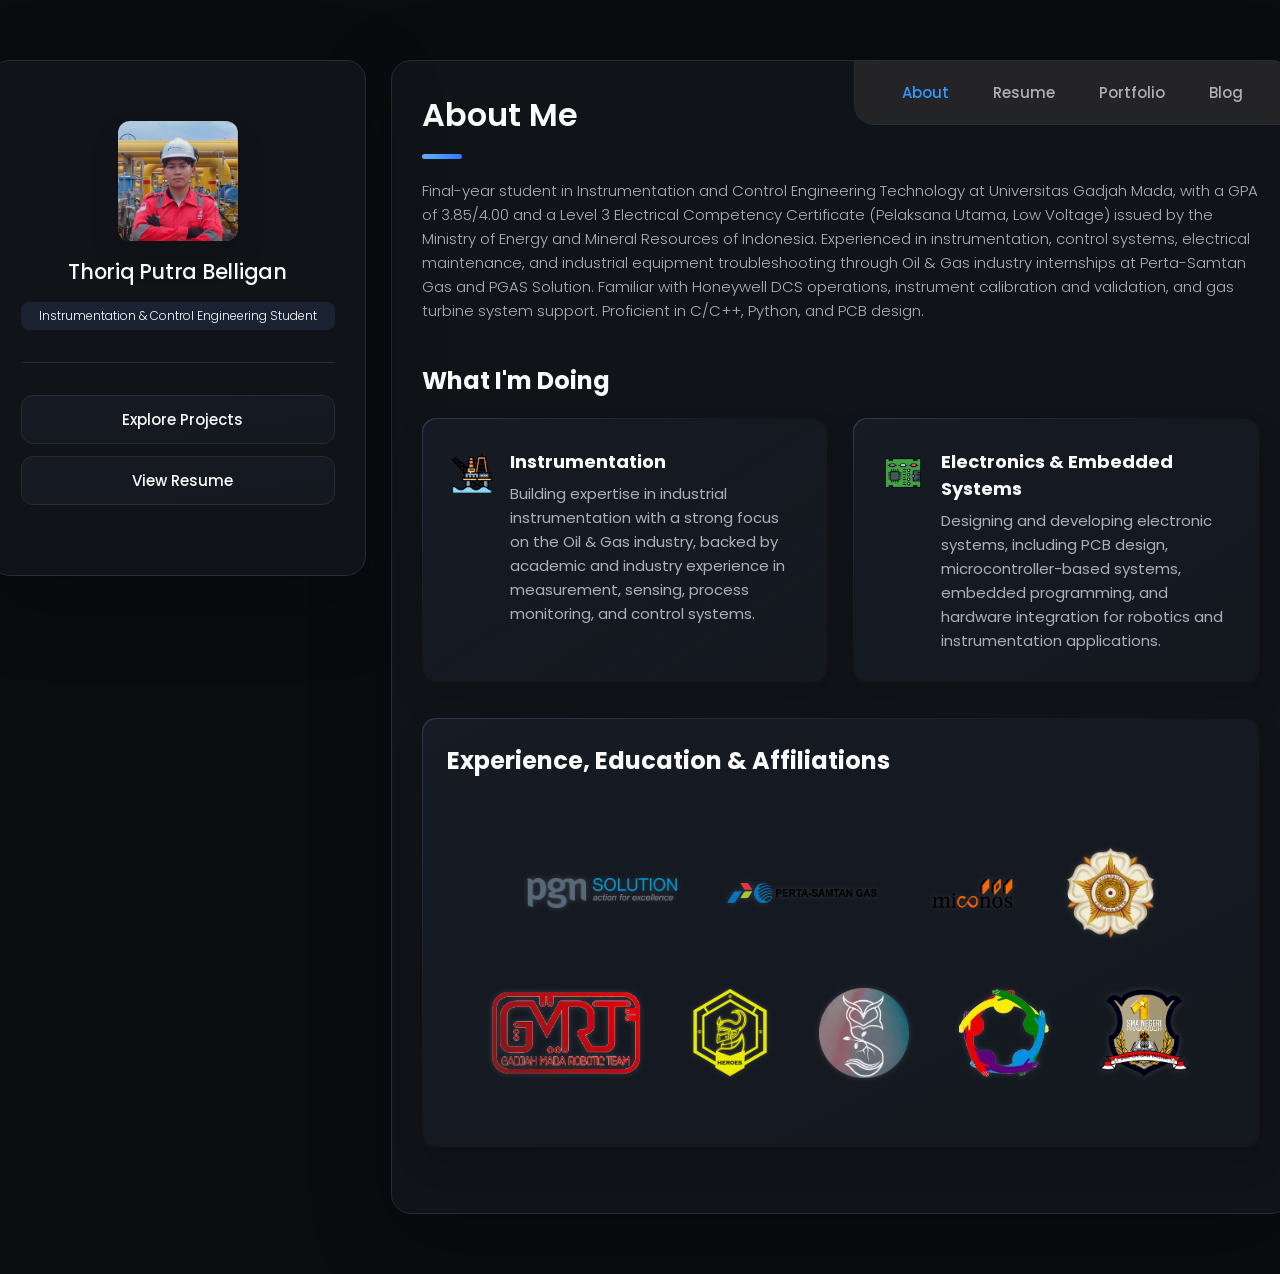
==== index.html @ 8181073b "Replace Google Maps iframe with Resume Preview iframe" ====
<!DOCTYPE html>
<html lang="en">

<head>
  <meta charset="UTF-8">
  <meta http-equiv="X-UA-Compatible" content="IE=edge">
  <meta name="viewport" content="width=device-width, initial-scale=1.0">
  
  <!-- Standard SEO -->
  <title>Thoriq Putra Belligan's Portfolio</title>
  <meta name="description" content="Explore the portfolio of Thoriq Putra Belligan, an Instrumentation & Control Engineering student at Universitas Gadjah Mada.">

  <!-- Open Graph Tags (For WhatsApp, LinkedIn, Facebook) -->
  <meta property="og:title" content="Thoriq Putra Belligan's Portfolio">
  <meta property="og:description" content="Instrumentation & Control Engineering student at UGM specializing in robotics, automation, and control systems.">
  <meta property="og:type" content="website">
  <meta property="og:url" content="https://thoriqpb.is-a.dev/">
  
  <!-- THE IMAGE TAG: Replace 'preview.jpg' if your filename is different -->
  <meta property="og:image" content="https://thoriqpb.is-a.dev/assets/images/preview.png">
  <meta property="og:image:width" content="1200">
  <meta property="og:image:height" content="630">

  <!-- Twitter Card (Good for X/Twitter) -->
  <meta name="twitter:card" content="summary_large_image">

  <!-- Favicon -->
  <link rel="shortcut icon" href="./assets/images/icont.png" type="image/x-icon">

  <!-- Custom CSS -->
  <link rel="stylesheet" href="./assets/css/style.css">

  <!-- Google Fonts -->
  <link rel="preconnect" href="https://fonts.googleapis.com">
  <link rel="preconnect" href="https://fonts.gstatic.com" crossorigin>
  <link href="https://fonts.googleapis.com/css2?family=Poppins:wght@300;400;500;600&display=swap" rel="stylesheet">

  <!-- Vanta.js dependencies -->
  <script src="https://cdnjs.cloudflare.com/ajax/libs/three.js/r134/three.min.js"></script>
  <script src="https://cdn.jsdelivr.net/npm/vanta@latest/dist/vanta.net.min.js"></script>
</head>

<body>
  <!-- Add this as the first child of <body> for the Vanta background -->
  <div id="vanta-bg" style="position:fixed;top:0;left:0;width:100vw;height:100vh;z-index:-1;"></div>

  <!--
    - #MAIN
  -->

  <main>

    <!--
      - #SIDEBAR
    -->

    <aside class="sidebar" data-sidebar>

      <div class="sidebar-info">

        <figure class="avatar-box">
          <img src="./assets/images/pp.jpeg" alt="Thoriq Putra Belligan" width="80" style="border-radius: 10%;">
        </figure>

        <div class="info-content">
          <h1 class="name" title="Thoriq Putra Belligan" style="font-size: 1.3rem;">Thoriq Putra Belligan</h1>

          <p class="title">Instrumentation & Control Engineering Student</p>
        </div>
<!-- 
        <button class="info_more-btn" data-sidebar-btn>
          <span>Show Contacts</span>

          <ion-icon name="chevron-down"></ion-icon>
        </button> -->

      </div>

            <div class="sidebar-info_more">

        <div class="separator"></div>

        <!-- New Action Buttons replacing the Email box -->
        <div class="sidebar-actions">
          <a href="#portfolio" class="action-btn" onclick="
            event.preventDefault(); 
            // 1. Switch to the Portfolio tab
            document.querySelectorAll('[data-nav-link]')[2].click(); 
            
            // 2. Wait 250ms for the tab to fully render, then click ONLY the desktop 'Projects' button
            setTimeout(() => { 
              const desktopProjectsBtn = document.querySelectorAll('[data-filter-btn]')[1];
              if (desktopProjectsBtn) {
                desktopProjectsBtn.click(); 
              }
            }, 250);
          ">
            <ion-icon name="folder-open-outline"></ion-icon>
            <span>Explore Projects</span>
          </a>
          
          <!-- Update the href below to point to your actual PDF file path -->
          <button class="action-btn" onclick="openResumePreview()">
            <ion-icon name="document-text-outline"></ion-icon>
            <span>View Resume</span>
          </button>
        </div>

        <div class="separator"></div>

        <!-- Social List with Email added at the bottom -->
        <ul class="social-list">

          <li class="social-item">
            <a href="https://medium.com/@thoriqpb" class="social-link" target="_blank" rel="noopener" title="Medium">
              <ion-icon name="logo-medium"></ion-icon>
            </a>
          </li>

          <li class="social-item">
            <a href="https://github.com/thoriqpb" class="social-link" target="_blank" rel="noopener" title="GitHub">
              <ion-icon name="logo-github"></ion-icon>
            </a>
          </li>

          <li class="social-item">
            <a href="https://www.linkedin.com/in/thoriqpb" class="social-link" target="_blank" rel="noopener" title="LinkedIn">
              <ion-icon name="logo-linkedin"></ion-icon>
            </a>
          </li>

          <li class="social-item">
            <a href="https://instagram.com/thoriqpb" class="social-link" target="_blank" rel="noopener" title="Instagram">
              <ion-icon name="logo-instagram"></ion-icon>
            </a>
          </li>

          <!-- Moved Email Icon here -->
          <li class="social-item">
            <a href="mailto:thoriqputrabelligan@mail.ugm.ac.id" class="social-link" title="Email">
              <ion-icon name="mail-outline"></ion-icon>
            </a>
          </li>

        </ul>

      </div>

    </aside>





    <!--
      - #main-content
    -->

    <div class="main-content">

      <!--
        - #NAVBAR
      -->

      <nav class="navbar">

        <ul class="navbar-list">

          <li class="navbar-item">
            <button class="navbar-link  active" data-nav-link>About</button>
          </li>

          <li class="navbar-item">
            <button class="navbar-link" data-nav-link>Resume</button>
          </li>

          <li class="navbar-item">
            <button class="navbar-link" data-nav-link>Portfolio</button>
          </li>

          <li class="navbar-item">
            <button class="navbar-link" data-nav-link>Blog</button>
          </li>

          <!-- <li class="navbar-item">
            <button class="navbar-link" data-nav-link>Contact</button>
          </li> -->

        </ul>

      </nav>





      <!--
        - #ABOUT
      -->

      <article class="about  active" data-page="about">

        <header>
          <h2 class="h2 article-title">About me</h2>
        </header>


        <section class="about-text">
          <p>
            Final-year student in Instrumentation and Control Engineering Technology at Universitas
            Gadjah Mada, with a GPA of 3.85/4.00 and a Level 3 Electrical Competency Certificate
            (Pelaksana Utama, Low Voltage) issued by the Ministry of Energy and Mineral Resources of
            Indonesia. Experienced in instrumentation, control systems, electrical maintenance, and
            industrial equipment troubleshooting through Oil &amp; Gas industry internships at
            Perta-Samtan Gas and PGAS Solution. Familiar with Honeywell DCS operations, instrument
            calibration and validation, and gas turbine system support. Proficient in C/C++, Python,
            and PCB design.
          </p>
        </section>

          <!-- <p>
            I have hands-on experience with programming languages such as Python, C, and C++, and I'm proficient in tools like MATLAB, KiCad, and SolidWorks for system design, simulation, and modeling.
          </p>

          <p>
            As a fast learner with a deep curiosity for innovation and technology, I thrive in both independent and collaborative environments. I'm also a strong communicator and a dedicated team player, always eager to take on new challenges and expand my skillset.
          </p> -->



        <!--
          - service
        -->

        <section class="service">

          <h3 class="h3 service-title">What I'm Doing</h3>

          <ul class="service-list">

            <li class="service-item">

              <div class="service-icon-box">
                <img src="./assets/images/iconONG.png" alt="Instrumentation icon" width="40">
              </div>

              <div class="service-content-box">
                <h4 class="h4 service-item-title">Instrumentation</h4>

                <p class="service-item-text">
                      Building expertise in industrial instrumentation with a strong focus on the Oil & Gas industry, backed by academic and industry experience in measurement, sensing, process monitoring, and control systems.
                </p>
              </div>

            </li>

            <li class="service-item">

              <div class="service-icon-box">
                <img src="./assets/images/iconPCB.png" alt="Electronics and embedded systems icon" width="40">
              </div>

              <div class="service-content-box">
                <h4 class="h4 service-item-title">Electronics & Embedded Systems</h4>

                <p class="service-item-text">
                  Designing and developing electronic systems, including PCB design, microcontroller-based systems, embedded programming, and hardware integration for robotics and instrumentation applications.
                </p>
              </div>

            </li>

            <!-- <li class="service-item">

              <div class="service-icon-box">
                <img src="./assets/images/data.png" alt="mobile app icon" width="40">
              </div>

              <div class="service-content-box">
                <h4 class="h4 service-item-title">Programming Projects</h4>

                <p class="service-item-text">
                  I'm sharpening my skills in Python, C, and C++, and working on various software-hardware integration projects.
                </p>
              </div>

            </li>

            <li class="service-item">

              <div class="service-icon-box">
                <img src="./assets/images/collaborate.png" alt="camera icon" width="40">
              </div>

              <div class="service-content-box">
                <h4 class="h4 service-item-title">Collaborating and Growing</h4>

                <p class="service-item-text">
                  I actively participate in group projects and student activities, improving my teamwork and communication skills while learning from others and contributing to shared goals.
                </p>
              </div>

            </li> -->

          </ul>

        </section>


        <!--
          - testimonials
        -->

        <!-- <section class="testimonials">

          <h3 class="h3 testimonials-title">Testimonials</h3>

          <ul class="testimonials-list has-scrollbar">

            <li class="testimonials-item">
              <div class="content-card" data-testimonials-item>

                <figure class="testimonials-avatar-box">
                  <img src="./assets/images/avatar-1.png" alt="Daniel lewis" width="60" data-testimonials-avatar>
                </figure>

                <h4 class="h4 testimonials-item-title" data-testimonials-title>Daniel lewis</h4>

                <div class="testimonials-text" data-testimonials-text>
                  <p>
                    Richard was hired to create a corporate identity. We were very pleased with the work done. She has a
                    lot of experience
                    and is very concerned about the needs of client. Lorem ipsum dolor sit amet, ullamcous cididt
                    consectetur adipiscing
                    elit, seds do et eiusmod tempor incididunt ut laborels dolore magnarels alia.
                  </p>
                </div>

              </div>
            </li>

            <li class="testimonials-item">
              <div class="content-card" data-testimonials-item>

                <figure class="testimonials-avatar-box">
                  <img src="./assets/images/avatar-2.png" alt="Jessica miller" width="60" data-testimonials-avatar>
                </figure>

                <h4 class="h4 testimonials-item-title" data-testimonials-title>Jessica miller</h4>

                <div class="testimonials-text" data-testimonials-text>
                  <p>
                    Richard was hired to create a corporate identity. We were very pleased with the work done. She has a
                    lot of experience
                    and is very concerned about the needs of client. Lorem ipsum dolor sit amet, ullamcous cididt
                    consectetur adipiscing
                    elit, seds do et eiusmod tempor incididunt ut laborels dolore magnarels alia.
                  </p>
                </div>

              </div>
            </li>

            <li class="testimonials-item">
              <div class="content-card" data-testimonials-item>

                <figure class="testimonials-avatar-box">
                  <img src="./assets/images/avatar-3.png" alt="Emily evans" width="60" data-testimonials-avatar>
                </figure>

                <h4 class="h4 testimonials-item-title" data-testimonials-title>Emily evans</h4>

                <div class="testimonials-text" data-testimonials-text>
                  <p>
                    Richard was hired to create a corporate identity. We were very pleased with the work done. She has a
                    lot of experience
                    and is very concerned about the needs of client. Lorem ipsum dolor sit amet, ullamcous cididt
                    consectetur adipiscing
                    elit, seds do et eiusmod tempor incididunt ut laborels dolore magnarels alia.
                  </p>
                </div>

              </div>
            </li>

            <li class="testimonials-item">
              <div class="content-card" data-testimonials-item>

                <figure class="testimonials-avatar-box">
                  <img src="./assets/images/avatar-4.png" alt="Henry william" width="60" data-testimonials-avatar>
                </figure>

                <h4 class="h4 testimonials-item-title" data-testimonials-title>Henry william</h4>

                <div class="testimonials-text" data-testimonials-text>
                  <p>
                    Richard was hired to create a corporate identity. We were very pleased with the work done. She has a
                    lot of experience
                    and is very concerned about the needs of client. Lorem ipsum dolor sit amet, ullamcous cididt
                    consectetur adipiscing
                    elit, seds do et eiusmod tempor incididunt ut laborels dolore magnarels alia.
                  </p>
                </div>

              </div>
            </li>

          </ul>

        </section> -->


        <!--
          - testimonials modal
        -->

        <div class="modal-container" data-modal-container>

          <div class="overlay" data-overlay></div>

          <section class="testimonials-modal">

            <button class="modal-close-btn" data-modal-close-btn>
              <ion-icon name="close-outline"></ion-icon>
            </button>

            <div class="modal-img-wrapper">
              <figure class="modal-avatar-box">
                <img src="./assets/images/avatar-1.png" alt="Daniel lewis" width="80" data-modal-img>
              </figure>

              <img src="./assets/images/icon-quote.svg" alt="quote icon">
            </div>

            <div class="modal-content">

              <h4 class="h3 modal-title" data-modal-title>Daniel lewis</h4>

              <time datetime="2021-06-14">14 June, 2021</time>

              <div data-modal-text>
                <p>
                  Richard was hired to create a corporate identity. We were very pleased with the work done. She has a
                  lot of experience
                  and is very concerned about the needs of client. Lorem ipsum dolor sit amet, ullamcous cididt
                  consectetur adipiscing
                  elit, seds do et eiusmod tempor incididunt ut laborels dolore magnarels alia.
                </p>
              </div>

            </div>

          </section>

        </div>


        <!--
          - clients
        -->

        <section class="clients">
          <h3 class="h3 clients-title">Experience, Education & Affiliations</h3>
          <ul class="clients-list has-scrollbar">
            <li class="clients-item">
              <a href="https://www.pgn-solution.co.id/" target="_blank" rel="noopener">
                <img src="./assets/images/pgasolution.png" alt="PGN Solution">
              </a>
            </li>
            <li class="clients-item">
              <a href="https://www.psgas.co.id/" target="_blank" rel="noopener">
                <img src="./assets/images/pertasamtan.png" alt="Perta-Samtan Gas">
              </a>
            </li>
            <li class="clients-item">
              <a href="https://miconos.co.id/" target="_blank" rel="noopener">
                <img src="./assets/images/miconos.png" alt="PT Miconos">
              </a>
            </li>
            <li class="clients-item">
              <a href="https://ugm.ac.id/" target="_blank" rel="noopener">
                <img src="./assets/images/ugm.png" alt="Universitas Gadjah Mada">
              </a>
            </li>
            <li class="clients-item">
              <a href="https://gmrt.ugm.ac.id/" target="_blank" rel="noopener">
                <img src="./assets/images/gmrt.png" alt="Gadjah Mada Robotic Team">
              </a>
            </li>
            <li class="clients-item">
              <a href="https://www.instagram.com/heroes_gmrt/" target="_blank" rel="noopener">
                <img src="./assets/images/heroes.png" alt="Heroes Team">
              </a>
            </li>
            <li class="clients-item">
              <a href="https://www.instagram.com/jerowaruberseru/" target="_blank" rel="noopener">
                <img src="./assets/images/jerowaru.png" alt="Jerowaru Berseru">
              </a>
            </li>
            <li class="clients-item">
              <a href="https://www.instagram.com/pionirpermadani/" target="_blank" rel="noopener">
                <img src="./assets/images/permadani.jpg" alt="Pionir Permadani">
              </a>
            </li>
            <li class="clients-item">
              <a href="https://smanegeri1prabumulih.sch.id/" target="_blank" rel="noopener">
                <img src="./assets/images/smansa.png" alt="SMA Negeri 1 Prabumulih">
              </a>
            </li>
          </ul>
        </section>

          </ul>

        </section>

      </article>





      <!--
        - #RESUME
      -->

      <article class="resume" data-page="resume">

        <header>
          <h2 class="h2 article-title">Resume</h2>
        </header>



        <section class="timeline">

          <div class="title-wrapper">
            <div class="icon-box">
              <ion-icon name="book-outline"></ion-icon>
            </div>

            <h3 class="h3">Work Experience</h3>
          </div>
          
          <ol class="timeline-list">
            <li class="timeline-item">
              <h4 class="h4 timeline-item-title">PT Miconos - Yogyakarta</h4>
              <span>August 2026 — Present</span>
              <p class="timeline-text">
                Collaborate on the reverse engineering of a tissue processor machine, conducting system
                testing and operational validation to enhance technology readiness and prepare the
                equipment for the pre-adoption stage.
              </p>
                    <div class="timeline-images">
                      <img src="./assets/images/miconos.jpeg" alt="Tissue Processor Comparison Result" class="resume-thumb" data-caption="Comparison of the tissue processor results with the manual method at Universitas Gadjah Mada's biology lab." data-full="./assets/images/miconos.jpeg">
                      
                      <img src="./assets/images/tissueProcessor.jpeg" alt="Tissue Processor Electrical Setup" class="resume-thumb" data-caption="Setting up the tissue processor electrical system during a testing trial at the Medicine Faculty, Universitas Negeri Yogyakarta." data-full="./assets/images/tissueProcessor.jpeg">
                    </div>
            </li>

            <li class="timeline-item">
              <h4 class="h4 timeline-item-title">Perta-Samtan Gas - South Sumatera</h4>
              <span>January — February 2026</span>
              <p class="timeline-text">
                Gained hands-on experience in natural gas processing operations — covering instrumentation
                calibration, field valve inspection, and turbine maintenance support — while contributing
                to stable NGL production and safe plant operations.
              </p>
                  <!-- Image gallery -->
                    <div class="timeline-images">
                      <img src="./assets/images/PSGAS1.jpeg" alt="PGN Solution site" class="resume-thumb" data-caption="Repair pneumatic actuator valve" data-full="./assets/images/PSGAS1.jpeg">
                      <img src="./assets/images/PSGAS2.jpeg" alt="Team working" class="resume-thumb" data-caption="Modifying fuel gas heater starting inline tubing" data-full="./assets/images/PSGAS2.jpeg">
                    </div>
            </li>
            
            <li class="timeline-item">
              <h4 class="h4 timeline-item-title">PGAS Solution - South Sumatera</h4>
              <span>July — December 2025</span>
              <p class="timeline-text">
                Contributed to gas compressor station operations, gaining hands-on experience in
                instrumentation systems, preventive maintenance, and field calibration of pressure and
                level transmitters. Supported gas turbine systems, engine exchange planning, and DCS
                monitoring via Honeywell systems.
              </p>
                  <!-- Image gallery -->
                    <div class="timeline-images">
                      <img src="./assets/images/GTCP.jpg" alt="PGN Solution site" class="resume-thumb" data-caption="Operation and Maintenance team at compressor station Pagar Dewa" data-full="./assets/images/GTCP.jpg">
                      <img src="./assets/images/validating.jpg" alt="Team working" class="resume-thumb" data-caption="Daily activity: Validating Yokogawa pressure transmitter" data-full="./assets/images/validating.jpg">
                    </div>
            </li>

          </ol>
          
        </section>

        <section class="timeline">

          <div class="title-wrapper">
            <div class="icon-box">
              <ion-icon name="book-outline"></ion-icon>
            </div>

            <h3 class="h3">Education</h3>
          </div>

          <ol class="timeline-list">

            <li class="timeline-item">
              <h4 class="h4 timeline-item-title">Universitas Gadjah Mada - Yogyakarta</h4>
              <span>August 2023 — Present</span>
              <p class="timeline-text">
                Pursuing a focused curriculum in instrumentation, electronics, and control systems,
                complemented by annual academic projects and multiple industry internships.
              </p>
            </li>

            <!-- <li class="timeline-item">

              <h4 class="h4 timeline-item-title">SMA Negeri 1 Prabumulih - South Sumatera</h4>

              <span>July 2020 — May 2023</span>

              <ul class="point-list">
                <li><strong>Gold Medalist:</strong> Won the gold medal in the Indonesia Merah Putih Competition organized by the Pusat Olimpiade Sains Indonesia (POSI) in 2022.</li>
                <li><strong>First Place:</strong> Secured the first position in the Pramuka March Song & Prabumulih Regional Song competition, held by the Prabumulih City Scout Branch in 2022.</li>
              </ul>

            </li> -->

            <!-- <li class="timeline-item">

              <h4 class="h4 timeline-item-title">High school of art and design</h4>

              <span>2002 — 2004</span>

              <p class="timeline-text">
                Duis aute irure dolor in reprehenderit in voluptate, quila voluptas mag odit aut fugit, sed consequuntur
                magni dolores
                eos.
              </p>

            </li> -->

          </ol>

        </section>

        <section class="timeline">

          <div class="title-wrapper">
            <div class="icon-box">
              <ion-icon name="book-outline"></ion-icon>
            </div>

            <h3 class="h3">Organizations & Committee</h3>
          </div>

          <ol class="timeline-list">

            <li class="timeline-item">
              <h4 class="h4 timeline-item-title">Gadjah Mada Robotic Team (GMRT) - Yogyakarta</h4>
              <span>October 2024 — October 2026</span>
              <p class="timeline-text">
                Designed and developed control strategies and embedded code for the Abu Robocon 2025
                mission. Implemented robotic control systems using Teensy, Arduino, and ESP32
                microcontrollers via Arduino IDE and PlatformIO, leveraging C/C++ to deliver reliable,
                competition-ready solutions.
              </p>

              <div class="timeline-images">
                <img src="./assets/images/passing.jpg" alt="PGN Solution site" class="resume-thumb" data-caption="Passing a basket ball demonstration" data-full="./assets/images/passing.jpg">
                <img src="./assets/images/Heroes2025.jpg" alt="Team working" class="resume-thumb" data-caption="Heroes team 2025" data-full="./assets/images/Heroes2025.jpg">                  
              </div>

            </li>

            <li class="timeline-item">

              <h4 class="h4 timeline-item-title">Pionir Permadani - Yogyakarta</h4>

              <span>July 2024 — November 2024</span>

              <p class="timeline-text">
                Played an active role in mentoring and assisting over 350 new students at the Vocational School of Universitas Gadjah Mada during their campus orientation period, helping them adjust to university life and fostering a sense of community.
              </p>

              <div class="timeline-images">
                <img src="./assets/images/talent.jpg" alt="PGN Solution site" class="resume-thumb" data-caption="Selected as talent performer in Pionir Permadani 2024" data-full="./assets/images/talent.jpg">
              </div>

            </li>

            <li class="timeline-item">
              <h4 class="h4 timeline-item-title">Himpunan Mahasiswa Teknologi Rekayasa Instrumentasi dan Kontrol - Yogyakarta</h4>
              <span>December 2023 — February 2025</span>
              <p class="timeline-text">
                Organized and facilitated study sessions for peers and junior students ahead of midterm
                and final exams, promoting collaborative learning and academic success. Led and coordinated
                activities at the TRIK Research and Development Center (TRACER), driving innovation and
                research initiatives within the program.
              </p>

              <div class="timeline-images">
                <img src="./assets/images/tracer.jpg" alt="PGN Solution site" class="resume-thumb" data-caption="TRIK Research and Development Center 2025" data-full="./assets/images/tracer.jpg">
                <img src="./assets/images/02.jpg" alt="Team working" class="resume-thumb" data-caption="TRIK Study Club 2024" data-full="./assets/images/02.jpg">                  
              </div>

            </li>

          </ol>

        </section>

                <!-- CERTIFICATIONS -->
        <section class="timeline">
          <div class="title-wrapper">
            <div class="icon-box">
              <ion-icon name="ribbon-outline"></ion-icon>
            </div>
            <h3 class="h3">Licenses & Certifications</h3>
          </div>

          <ol class="timeline-list">
            <li class="timeline-item">
              <h4 class="h4 timeline-item-title">Sertifikat Kompetensi Tenaga Teknik Ketenagalistrikan</h4>
              <span>Issued Oct 2026 · Expires Oct 2029</span>
              
              <p class="timeline-text">
                <strong>Ministry of Energy and Mineral Resources (ESDM) — Republik Indonesia</strong><br>
                <em>Low-Voltage Engineering and Electrical and Instrumentation Engineering (EIE)</em>
              </p>
              
              <ul class="point-list" style="margin-top: 10px;">
                <li><strong>Profession:</strong> Pelaksana Utama, Ketua Grup Pengoperasian Pemanfaatan Tegangan Rendah</li>
                <li><strong>Qualification Code:</strong> D.35.144.01.KUALIFIKASI.3.MANTER</li>
                <li><strong>Credential ID:</strong> 8813.0.00.M022.10.2026</li>
                <li><strong>Register No:</strong> K0267.2.2026</li>
              </ul>

              <!-- Image gallery using your existing modal logic -->
              <div class="timeline-images">
                <img src="./assets/images/lowvoltagecertification.jpeg" alt="ESDM Low Voltage Certification" class="resume-thumb" data-caption="Sertifikat Kompetensi Tenaga Teknik Ketenagalistrikan (ESDM)" data-full="./assets/images/lowvoltagecertification.jpeg">
              </div>
            </li>
          </ol>
        </section>

                <section class="timeline">
          <div class="title-wrapper">
            <div class="icon-box">
              <ion-icon name="book-outline"></ion-icon>
            </div>
            <h3 class="h3">Soft Skills & Languages</h3>
          </div>                      

          <ul class="timeline-list">
            <li class="timeline-item">
              <h4 class="h4 timeline-item-title">Soft Skills</h4>
              <p class="timeline-text">
                Collaboration & Teamwork, Effective Communication, Leadership & Project Management, Adaptability & Problem Solving, Initiative & Creativity, Attention to Detail & Accuracy.
              </p>
            </li>
            
            <li class="timeline-item">
              <h4 class="h4 timeline-item-title">Languages</h4>
              <p class="timeline-text">Bahasa Indonesia (Native)</p>
              <p class="timeline-text">
                <a href="https://certs.duolingo.com/q58gt35wx2na3izx" target="_blank" rel="noopener noreferrer" style="color: var(--orange-yellow-crayola); text-decoration: none;">
                  English (Upper Intermediate – CEFR B2, Duolingo Test 115)
                </a>
              </p>
            </li>
          </ul>
        </section>

        <section class="skill">

          <h3 class="h3 skills-title">Technical Skills</h3>

          <div class="skills-grid">
            
            <div class="skill-card">
              <h4 class="h4">Hardware & Industrial</h4>
              <ul class="skill-tags">
                <li>PCB Design (KiCad / Proteus)</li>
                <li>PLC Programming</li>
                <li>Instrumentation Calibration</li>
                <li>Honeywell DCS</li>
                <li>Field Valves & Transmitters</li>
              </ul>
            </div>

            <div class="skill-card">
              <h4 class="h4">Programming & Embedded</h4>
              <ul class="skill-tags">
                <li>C / C++</li>
                <li>Python</li>
                <li>Arduino IDE / PlatformIO</li>
                <li>ESP32 & Arduino</li>
                <li>MATLAB</li>
                <li>Computer Vision (OpenCV)</li>
              </ul>
            </div>

            <div class="skill-card">
              <h4 class="h4">Software & Tools</h4>
              <ul class="skill-tags">
                <li>Microsoft Office</li>
                <li>Kicad</li>
                <li>Git / GitHub</li>
                <li>Proteus</li>
              </ul>
            </div>

          </div>

        </section>

      </article>





      <!--
        - #PORTFOLIO
      -->

      <article class="portfolio" data-page="portfolio">

        <header>
          <h2 class="h2 article-title">Recent Activities</h2>
        </header>

        <section class="projects">

          <ul class="filter-list">

            <li class="filter-item">
              <button class="active" data-filter-btn>All</button>
            </li>

            <li class="filter-item">
              <button data-filter-btn>Projects</button>
            </li>

            <li class="filter-item">
              <button data-filter-btn>Activities</button>
            </li>

          </ul>

          <div class="filter-select-box">

            <button class="filter-select" data-select>

              <div class="select-value" data-selecct-value>Select category</div>

              <div class="select-icon">
                <ion-icon name="chevron-down"></ion-icon>
              </div>

            </button>

            <ul class="select-list">

              <li class="select-item">
                <button data-select-item>All</button>
              </li>

              <li class="select-item">
                <button data-select-item>Projects</button>
              </li>

              <li class="select-item">
                <button data-select-item>Activities</button>
              </li>

            </ul>

          </div>

          <ul class="project-list">

            <!-- <li class="project-item active" data-filter-item data-category="projects">
              <a href="https://github.com/Heroes-UGM/KRAI-2025" target="_blank">
                <figure class="project-img">
                  <div class="project-item-icon-box">
                    <ion-icon name="eye-outline"></ion-icon>
                  </div>
                  <img src="./assets/images/line_mesh_robot.jpeg" alt="Line Mesh Robot with custom PCBs" loading="lazy">
                </figure>
                <h3 class="project-title">Designed and Developed Line Mesh Robot</h3>
                <p class="project-category">
                  Developed a line-following robot equipped with 3 custom PCBs featuring sensor arrays, motor drivers, and an interactive OLED interface. Implemented pathfinding algorithms to detect and map the fastest route through a black-and-white grid arena, enhancing autonomous navigation and decision-making.
                </p>
              </a>
            </li> -->
            
            <li class="project-item active" data-filter-item data-category="activities">
              <a href="#"
                onclick="openModal(event, this)"
                data-title="Enhancing Agricultural Productivity Through Solar-Powered Light Trap Innovation"
                data-image="./assets/images/LightTrap.jpeg"
                data-description="Developed and installed a solar-powered light trap in Seriwe Village, East Lombok, as an environmentally friendly pest-control solution to support agricultural productivity."
                data-details="
                  <h4>Activity Overview</h4>
                  <p style='text-align: justify;'>
                    As part of <strong>Universitas Gadjah Mada's Student Community Service (KKN-UGM)</strong> program in <strong>2026</strong>, I contributed to an agricultural innovation project in <strong>Seriwe Village, East Lombok, West Nusa Tenggara</strong>.
                  </p>
                  <p style='text-align: justify;'>
                    The project focused on developing a <strong>solar-powered light trap</strong> as an environmentally friendly approach to pest control in agricultural areas. The system uses light to attract insect pests, providing an alternative to conventional pest-control methods.
                  </p>
                  <p style='text-align: justify;'>
                    The activity resulted in the construction and installation of <strong>one solar-powered light trap unit</strong>, providing a practical pest-management solution intended to support <strong>agricultural productivity</strong> in Seriwe Village.
                  </p>
                ">
                <figure class="project-img">
                  <div class="project-item-icon-box">
                    <ion-icon name="eye-outline"></ion-icon>
                  </div>
                  <img src="./assets/images/LightTrap.jpeg" alt="Enhancing Agricultural Productivity Through Solar-Powered Light Trap Innovation" loading="lazy">
                </figure>
                <h3 class="project-title">Enhancing Agricultural Productivity Through Solar-Powered Light Trap Innovation</h3> 
                <p class="project-category">Developed and installed a solar-powered light trap as an environmentally friendly pest-control solution to support agricultural productivity in Seriwe Village.</p>
              </a>
            </li>
            
            <li class="project-item active" data-filter-item data-category="activities">
              <a href="#"
                onclick="openModal(event, this)"
                data-title="Optimizing Internet Network Infrastructure for PC Facilities at the Seriwe Village Office"
                data-image="./assets/images/internetWorkProgram.jpeg"
                data-description="Installed a Wi-Fi card on a computer at the Seriwe Village Office, East Lombok, West Nusa Tenggara, enabling the computer to connect to the office's wireless internet network and supporting administrative and public service activities."
                data-details="
                  <h4>Activity Overview</h4>
                  <p style='text-align: justify;'>
                    As part of <strong>Universitas Gadjah Mada's Student Community Service (KKN-UGM)</strong> program in <strong>2026</strong>, I worked on improving the computer network infrastructure at the <strong>Seriwe Village Office, East Lombok, West Nusa Tenggara</strong>.
                  </p>
                  <p style='text-align: justify;'>
                    The activity focused on enabling an existing office computer to access the internet. I installed a <strong>Wi-Fi card</strong> on the computer and configured it to connect to the available wireless network.
                  </p>
                  <p style='text-align: justify;'>
                    The installation enabled the computer to access the internet and provided an additional workstation for <strong>village administration and public service activities</strong>.
                  </p>
                ">
                <figure class="project-img">
                  <div class="project-item-icon-box">
                    <ion-icon name="eye-outline"></ion-icon>
                  </div>
                  <img src="./assets/images/internetWorkProgram.jpeg" alt="Optimizing Internet Network Infrastructure for PC Facilities at the Seriwe Village Office" loading="lazy">
                </figure>
                <h3 class="project-title">Optimizing Internet Network Infrastructure at Seriwe Village Office</h3>
                <p class="project-category">
                    Installed a Wi-Fi card on a village office computer to enable internet connectivity for administrative and public service activities.
                </p>
              </a>
            </li>

            <li class="project-item active" data-filter-item data-category="activities">
              <a href="#"
                onclick="openModal(event, this)"
                data-title="Kontes Robot ABU Indonesia 2025"
                data-image="./assets/images/robot2.gif"
                data-description="Participated in the KRAI 2025 as a member of Team Heroes, developing two basketball-themed robots and achieving a top 8 national ranking among 40 participating universities."
                data-details="
                  <h4>Competition Overview</h4>
                  <p style='text-align: justify;'>
                      In 2025, the <strong>ABU Robocon</strong> international robotics competition was held in <strong>Mongolia</strong>, featuring a <strong>basketball-themed challenge</strong> where autonomous robots competed in passing, dribbling, and shooting basketballs.
                  </p>
                  <p style='text-align: justify;'>
                    In Indonesia, this international event is represented through <strong>Kontes Robot ABU Indonesia (KRAI)</strong>, one of the main branches of <strong>Kontes Robot Indonesia (KRI)</strong> organized by the <strong>Ministry of Education, Culture, Research, and Technology</strong>.
                  </p>
                  <p style='text-align: justify;'>
                    The competition consisted of several stages that every university must pass to earn the opportunity to represent Indonesia at the international level. The first stage was the <strong>online visitation</strong>, where the committee evaluated each team's robot performance in specific tasks such as <strong>passing</strong>, <strong>shooting</strong>, and <strong>dribbling</strong> a basketball.
                  </p>
                  <p style='text-align: justify;'>
                    Teams that successfully passed the online stage advanced to the <strong>national stage</strong>, held at <strong>Institut Teknologi Bandung (ITB)</strong>. In this round, the best teams from across Indonesia competed directly against one another.
                  </p>
                  <p style='text-align: justify;'>
                    As part of <strong>Team Heroes</strong>, my team and I developed two basketball-playing robots and successfully achieved a <strong>Top 8 national ranking</strong> among <strong>40 participating universities</strong>.
                  </p>

                ">
                <figure class="project-img">
                  <div class="project-item-icon-box">
                    <ion-icon name="eye-outline"></ion-icon>
                  </div>
                  <img src="./assets/images/passing.jpg" alt="Kontes Robot ABU Indonesia 2025" loading="lazy">
                </figure>
                <h3 class="project-title">Kontes Robot ABU Indonesia 2025</h3>
                <p class="project-category">
                  Participated in the KRAI 2025 as a member of Team Heroes, developing two basketball-themed robots and achieving a top 8 national ranking among 40 participating universities.
                </p>
              </a>
            </li>

            <li class="project-item active" data-filter-item data-category="projects">
              <a href="#"
                onclick="openModal(event, this)"
                data-title="Line Follower Robot with Pixy2 Cam"
                data-image="./assets/images/pixyLineDetection.gif"
                data-description="A self-driving car using an ESP32 microcontroller, a Pixy2 camera for line tracking, and a PID controller for steering and motor control."
                data-details="
                  <h4>Project Overview</h4>
                  <p style='text-align: justify;'>
                    This project presents a <strong>line-follower robot</strong> powered by an <strong>ESP32 microcontroller</strong>, equipped with a <strong>Pixy2 camera</strong> for vision-based line detection and an <strong>OLED display</strong> for real-time interface feedback. 
                    The system includes an interactive, <strong>button-based menu</strong> that allows on-device configuration of <strong>PID parameters</strong> and <strong>servo control</strong> for precise and adaptive navigation.
                  </p>

                  <p style='text-align: justify;'>
                    The menu interface is operated using <strong>four physical buttons</strong> that enable users to adjust <strong>proportional (P)</strong>, <strong>integral (I)</strong>, and <strong>derivative (D)</strong> constants directly on the device, 
                    eliminating the need for external programming. This design enhances tuning efficiency during testing and improves control performance in dynamic environments.
                  </p>

                  <p style='text-align: justify;'>
                    Through the integration of <strong>embedded control</strong>, <strong>computer vision</strong>, and <strong>user interface design</strong>, this prototype demonstrates how <strong>low-cost hardware</strong> can achieve 
                    semi-autonomous navigation and adaptive steering behavior.
                  </p>

                  <p style='margin-top: 1rem; text-align: justify;'>
                    <a href='https://github.com/thoriqpb/Self-Driving-Car-with-Pixy2' target='_blank' style='color:#5bc0de; text-decoration:underline;'>
                      View on GitHub
                    </a>
                  </p>
                ">
                <figure class="project-img">
                  <div class="project-item-icon-box">
                    <ion-icon name="eye-outline"></ion-icon>
                  </div>
                  <img src="./assets/images/pmld2.png" alt="Line Follower Robot with Pixy2 Cam" loading="lazy">
                </figure>
                <h3 class="project-title">Line Follower Robot with Pixy2 Cam</h3>
                <p class="project-category">
                  A self-driving car using an ESP32 microcontroller, a Pixy2 camera for line tracking, and a PID controller for steering and motor control.
                </p>
              </a>
            </li>

            
            <li class="project-item active" data-filter-item data-category="projects">
              <a href="#"
                onclick="openModal(event, this)"
                data-title="Line Maze Robot"
                data-image="./assets/images/demoLineMaze.gif"
                data-description="An intelligent line-following robot designed to find the fastest route in a black-and-white maze using custom PCBs and pathfinding algorithms."
                data-details="
                  <h4>Project Overview</h4>
                  <p style='text-align: justify;'>
                    The <strong>Line Maze Robot</strong> is an intelligent <strong>line-following robot</strong> designed to navigate and determine the <strong>fastest path</strong> through a <strong>black-and-white arena</strong>. 
                    Built using <strong>three custom PCBs</strong>, this robot combines <strong>sensor systems</strong>, <strong>motor control</strong>, and an <strong>interactive user interface</strong> for efficient autonomous movement and real-time decision-making.
                  </p>

                  <h4>🚀 Project Goal</h4>
                  <p style='text-align: justify;'>
                    The main goal of this project is to enable the robot to:
                  </p>
                  <ul style='text-align: justify; padding-left: 1.2rem;'>
                    <li><strong>Detect intersections and paths</strong> on a black-and-white grid using a sensor array.</li>
                    <li><strong>Record and analyze paths</strong> through internal logic and memory mapping.</li>
                    <li><strong>Determine and follow the fastest route</strong> to complete the arena efficiently.</li>
                  </ul>

                  <p style='text-align: justify;'>
                    This project showcases the integration of <strong>real-time path analysis</strong> and <strong>hardware-level optimization</strong>, providing a compact yet powerful demonstration of autonomous maze-solving behavior.
                  </p>

                  <p style='margin-top: 1rem; text-align: justify;'>
                    <a href='https://github.com/thoriqpb/Line-Mesh-Project' target='_blank' style='color:#5bc0de; text-decoration:underline;'>
                      View on GitHub
                    </a>
                  </p>
                ">
                <figure class="project-img">
                  <div class="project-item-icon-box">
                    <ion-icon name="eye-outline"></ion-icon>
                  </div>
                  <img src="./assets/images/line_mesh_robot.jpeg" alt="Line Maze Robot with Custom PCBs" loading="lazy">
                </figure>
                <h3 class="project-title">Line Maze Robot</h3>
                <p class="project-category">
                  Intelligent line-following robot built with custom PCBs and pathfinding algorithms for optimal maze-solving performance.
                </p>
              </a>
            </li>

            <li class="project-item active" data-filter-item data-category="projects">
              <a href="#"
                onclick="openModal(event, this)"
                data-title="Heart Failure Survival Prediction using Machine Learning"
                data-image="./assets/images/demo.gif"
                data-description="A comparative study of Decision Tree, Random Forest, and Neural Network models for predicting heart failure survival outcomes."
                data-details="
                  <h4>Project Overview</h4>
                  <p style='text-align: justify;'>
                    This project presents a <strong>comparative analysis</strong> of three <strong>machine learning models</strong>—Decision Tree, Random Forest, and Neural Network—for predicting <strong>patient survival outcomes</strong> in cases of <strong>heart failure</strong>. 
                    The study was inspired by the <strong>global burden of heart disease</strong> and the need for <strong>accurate, accessible, and data-efficient</strong> clinical prediction tools.
                  </p>

                  <p style='text-align: justify;'>
                    By leveraging only <strong>four routinely collected clinical features</strong>, this research highlights how predictive models can remain effective even in <strong>data-limited medical settings</strong>. 
                    Each model was trained and evaluated using <strong>accuracy</strong>, <strong>precision</strong>, and <strong>AUC metrics</strong> to ensure reliable performance and interpretability.
                  </p>

                  <p style='text-align: justify;'>
                    The results show that the <strong>neural network</strong> achieved the best balance between sensitivity and specificity, demonstrating the potential of <strong>deep learning</strong> in enhancing <strong>early diagnosis</strong> and <strong>clinical decision support</strong>. 
                    This approach provides a promising foundation for implementing <strong>AI-assisted healthcare</strong> systems in real-world environments.
                  </p>

                  <p style='margin-top: 1rem; text-align: justify;'>
                    For full documentation and code, visit 
                    <a href='https://github.com/thoriqpb/Heart-Failure-Prediction' target='_blank' style='color:#5bc0de; text-decoration:underline;'>GitHub Repository</a>.
                  </p>
                ">
                <figure class="project-img">
                  <div class="project-item-icon-box">
                    <ion-icon name="eye-outline"></ion-icon>
                  </div>
                  <img src="./assets/images/nn.png" alt="Heart Failure Survival Prediction using Machine Learning" loading="lazy">
                </figure>
                <h3 class="project-title">Heart Failure Survival Prediction using Machine Learning</h3>
                <p class="project-category">
                  Comparative analysis of Decision Tree, Random Forest, and Neural Network models for predicting heart failure survival outcomes.
                </p>
              </a>
            </li>

            <li class="project-item active" data-filter-item data-category="projects">
              <a href="#"
                onclick="openModal(event, this)"
                data-title="Fuzzy Logic Distance-Controlled Robot"
                data-image="./assets/images/fuzzy.jpeg"
                data-description="A mini car project that uses fuzzy logic to maintain a stable distance from obstacles using an ultrasonic sensor and Sugeno inference."
                data-details="
                  <h4>Project Overview</h4>
                  <p style='text-align: justify;'>
                    This project demonstrates a <strong>mini autonomous car</strong> designed to maintain a constant <strong>15 cm distance</strong> from obstacles using <strong>fuzzy logic control</strong>. 
                    It employs an <strong>HC-SR04 ultrasonic sensor</strong> to continuously measure distance and adjust motor speed accordingly.
                  </p>

                  <p style='text-align: justify;'>
                    The <strong>Sugeno inference method</strong> was implemented to process sensor input data and determine motor responses in real time. 
                    This approach enables the robot to respond smoothly to dynamic environmental changes without abrupt movements or collisions.
                  </p>

                  <p style='text-align: justify;'>
                    Through careful tuning of membership functions and rule bases, the system achieved <strong>stable and precise control</strong> at short distances, demonstrating the practical application of fuzzy systems in <strong>non-linear control problems</strong>.
                  </p>

                  <p style='margin-top: 1rem; text-align: justify;'>
                    View the full source code and implementation details on 
                    <a href='https://github.com/thoriqpb/Fuzzy-Logic-Distance-Controlled-Robot' target='_blank' style='color:#5bc0de; text-decoration:underline;'>GitHub Repository</a>.
                  </p>
                ">
                <figure class="project-img">
                  <div class="project-item-icon-box">
                    <ion-icon name="eye-outline"></ion-icon>
                  </div>
                  <img src="./assets/images/fuzzy.jpeg" alt="Fuzzy Logic Distance-Controlled Robot" loading="lazy">
                </figure>
                <h3 class="project-title">Fuzzy Logic Distance-Controlled Robot</h3>
                <p class="project-category">
                  Mini car using fuzzy logic and Sugeno inference to maintain a stable 15 cm distance from obstacles via HC-SR04 ultrasonic sensor.
                </p>
              </a>
            </li>


            <li class="project-item active" data-filter-item data-category="projects">
              <a href="#"
                onclick="openModal(event, this)"
                data-title="PCA on Drug Induced Autoimmunity Prediction"
                data-image="./assets/images/pca_visualization.png"
                data-description="Implementation of Principal Component Analysis (PCA) for dimensionality reduction on the Drug Induced Autoimmunity Prediction dataset, followed by Logistic Regression training."
                data-details="
                  <h4>Project Overview</h4>
                  <p style='text-align: justify;'>
                    This project focuses on implementing a <strong>dimensionality reduction algorithm</strong>—<strong>Principal Component Analysis (PCA)</strong>—to simplify complex data and improve the efficiency of model training. 
                    The dataset used is the <strong>Drug Induced Autoimmunity Prediction</strong> dataset, which can be accessed from the 
                    <a href='https://archive.ics.uci.edu/dataset/1104/drug_induced_autoimmunity_prediction' target='_blank' style='color:#5bc0de; text-decoration:underline;'>UCI Machine Learning Repository</a>.
                  </p>

                  <p style='text-align: justify;'>
                    PCA was applied to extract the most significant components from high-dimensional data, thereby <strong>reducing redundancy</strong> and <strong>simplifying feature space</strong> while preserving essential variance. 
                    This step helps in improving model interpretability and computational performance.
                  </p>

                  <p style='text-align: justify;'>
                    After dimensionality reduction, a <strong>Logistic Regression model</strong> was trained on the transformed dataset to predict autoimmunity outcomes. 
                    The resulting model achieved an accuracy of <strong>71.875%</strong>, highlighting the effectiveness of PCA in enhancing training efficiency without substantial loss of information.
                  </p>

                  <p style='margin-top: 1rem; text-align: justify;'>
                    The source code and full implementation details are available on 
                    <a href='https://github.com/thoriqpb/Principal-Component-Analysis/' target='_blank' style='color:#5bc0de; text-decoration:underline;'>GitHub Repository</a>.
                  </p>
                ">
                <figure class="project-img">
                  <div class="project-item-icon-box">
                    <ion-icon name="eye-outline"></ion-icon>
                  </div>
                  <img src="./assets/images/pca_visualization.png" alt="PCA on Drug Induced Autoimmunity Prediction" loading="lazy">
                </figure>
                <h3 class="project-title">PCA on Drug Induced Autoimmunity Prediction</h3>
                <p class="project-category">
                  Applied Principal Component Analysis (PCA) for dimensionality reduction on a UCI dataset and trained a Logistic Regression model with 71.875% accuracy.
                </p>
              </a>
            </li>

            <li class="project-item active" data-filter-item data-category="activities">
              <a href="#"
                onclick="openModal(event, this)"
                data-title="Led and Coordinated Student Research & Development"
                data-image="./assets/images/tracer.jpg"
                data-description="Leadership and coordination of student research and innovation at TRIK Research and Development Center (TRACER)."
                data-details="
                  <h4>Activity Overview</h4>
                  <p style='text-align: justify;'>
                    As the coordinator at the <strong>TRIK Research and Development Center (TRACER)</strong>, I was responsible for <strong>leading and organizing multidisciplinary research projects</strong> involving students from various engineering and vocational backgrounds. 
                    This role emphasized collaboration, mentorship, and innovation-driven learning.
                  </p>

                  <p style='text-align: justify;'>
                    My work included <strong>overseeing prototype development</strong>, managing research documentation, and ensuring effective communication among team members. 
                    Through these activities, the center successfully fostered a culture of <strong>applied research</strong> and <strong>technological creativity</strong> among students.
                  </p>

                  <p style='text-align: justify;'>
                    The projects conducted under TRACER ranged from embedded systems and automation to sustainable technology development, contributing to both <strong>academic growth</strong> and <strong>community impact</strong>.
                  </p>

                  <p style='margin-top: 1rem; text-align: justify;'>
                    Learn more about TRIK R&D activities through institutional highlights and student showcases.
                  </p>
                ">
                <figure class="project-img">
                  <div class="project-item-icon-box">
                    <ion-icon name="eye-outline"></ion-icon>
                  </div>
                  <img src="./assets/images/tracer.jpg" alt="Leading TRIK Research and Development Center activities" loading="lazy">
                </figure>
                <h3 class="project-title">Led and Coordinated Student Research & Development</h3>
                <p class="project-category">
                  Leadership at TRIK R&D Center (TRACER), coordinating multidisciplinary student innovation and applied research projects.
                </p>
              </a>
            </li>


            <li class="project-item active" data-filter-item data-category="projects">
              <a href="#"
                onclick="openModal(event, this)"
                data-title="Developing Leaf Meter Based on Computer Vision"
                data-image="./assets/images/03.jpg"
                data-description="Collaborative project developing a device for measuring leaf dimensions using computer vision technology."
                data-details="
                  <h4>Project Overview</h4>
                  <p style='text-align: justify;'>
                    The <strong>Leaf Meter</strong> project focused on designing and developing a system to measure leaf dimensions using <strong>computer vision</strong>. The device enables automated measurement and data collection, providing a practical tool for <strong>agricultural research and environmental monitoring</strong>.
                  </p>

                  <p style='text-align: justify;'>
                    The project was a collaboration among students from the <strong>Department of Electrical Engineering</strong> and <strong>Informatics</strong>. The system utilized <strong>image processing algorithms</strong> for contour detection, calibration, and dimension estimation, integrated with a microcontroller-based processing unit.
                  </p>

                  <p style='text-align: justify;'>
                    Through this project, the team learned to apply <strong>OpenCV libraries</strong> for image analysis, optimize real-time processing, and integrate <strong>hardware-software communication</strong> effectively.
                  </p>

                  <p style='margin-top: 1rem; text-align: justify;'>
                    Explore the full project documentation and source code on 
                    <a href='https://github.com/thoriqpb/Leaf-Meter' target='_blank' style='color:#5bc0de; text-decoration:underline;'>GitHub</a>.
                  </p>
                ">
                <figure class="project-img">
                  <div class="project-item-icon-box">
                    <ion-icon name="eye-outline"></ion-icon>
                  </div>
                  <img src="./assets/images/03.jpg" alt="Leaf Meter Project" loading="lazy">
                </figure>
                <h3 class="project-title">Developing Leaf Meter Based on Computer Vision</h3>
                <p class="project-category">
                  Collaborated with fellow students from the Department of Electrical Engineering and Informatics to develop a device for measuring leaf dimensions using computer vision technology.
                </p>
              </a>
            </li>


            <li class="project-item active" data-filter-item data-category="activities">
              <a href="#"
                onclick="openModal(event, this)"
                data-title="Pionir Permadani 2024"
                data-image="./assets/images/01.jpg"
                data-description="Selected as a band performer at the 2024 Pionir Permadani event, showcasing creativity and collaboration."
                data-details="
                  <h4>Event Overview</h4>
                  <p style='text-align: justify;'>
                    Participated as a <strong>band performer</strong> in the <strong>Pionir Permadani 2024</strong> event, representing the university in a large-scale performance that emphasized <strong>creativity</strong>, <strong>teamwork</strong>, and <strong>musical collaboration</strong>.
                  </p>

                  <p style='text-align: justify;'>
                    The performance featured a blend of original compositions and popular arrangements, engaging an audience of over <strong>300 participants</strong>. 
                    The team worked closely across technical, artistic, and stage management divisions to deliver a seamless live show.
                  </p>

                  <p style='text-align: justify;'>
                    This experience strengthened both <strong>leadership</strong> and <strong>coordination skills</strong>, highlighting the importance of preparation, adaptability, and unity in high-energy creative environments.
                  </p>

                  <p style='margin-top: 1rem; text-align: justify;'>
                    View highlights and media coverage on 
                    <a href='https://www.instagram.com/p/C-FySq0yCBH/?img_index=5' target='_blank' style='color:#5bc0de; text-decoration:underline;'>Instagram</a>.
                  </p>
                ">
                <figure class="project-img">
                  <div class="project-item-icon-box">
                    <ion-icon name="eye-outline"></ion-icon>
                  </div>
                  <img src="./assets/images/01.jpg" alt="Pionir Permadani 2024" loading="lazy">
                </figure>
                <h3 class="project-title">Pionir Permadani 2024</h3>
                <p class="project-category">
                  Selected as a band talent to perform at the 2024 Pionir Permadani event, showcasing creativity and teamwork in a dynamic setting.
                </p>
              </a>
            </li>

            <li class="project-item active" data-filter-item data-category="activities">
              <a href="#"
                onclick="openModal(event, this)"
                data-title="TRIK Study Club"
                data-image="./assets/images/02.jpg"
                data-description="Organized and facilitated collaborative study sessions for peers and junior students."
                data-details="
                  <h4>Activity Overview</h4>
                  <p style='text-align: justify;'>
                    The <strong>TRIK Study Club</strong> was an academic support initiative designed to assist students in preparing for <strong>midterm and final exams</strong>. I organized and facilitated <strong>group study sessions</strong> that emphasized peer-to-peer learning, collaborative problem solving, and conceptual understanding of core electrical and informatics topics.
                  </p>
                  <p style='text-align: justify;'>
                    This activity helped strengthen communication, mentorship, and leadership skills while fostering a supportive and academically driven community within the TRIK Research and Development environment.
                  </p>
                ">
                <figure class="project-img">
                  <div class="project-item-icon-box">
                    <ion-icon name="eye-outline"></ion-icon>
                  </div>
                  <img src="./assets/images/02.jpg" alt="TRIK Study Club" loading="lazy">
                </figure>
                <h3 class="project-title">TRIK Study Club</h3>
                <p class="project-category">
                  Organized and facilitated study sessions for peers and junior students in preparation for midterm and final exams, promoting collaborative learning and academic success.
                </p>
              </a>
            </li>

            <li class="project-item active" data-filter-item data-category="projects">
              <a href="#"
                onclick="openModal(event, this)"
                data-title="3 Omni-Wheeled Robot with PS4 Controller"
                data-image="./assets/images/omni_robot.jpg"
                data-description="Designed a Bluetooth-controlled omni-wheel robot using ESP32 and inverse kinematics."
                data-details="
                  <h4>Project Overview</h4>
                  <p style='text-align: justify;'>
                    The <strong>3 Omni-Wheeled Robot</strong> project involved building a compact, mobile platform capable of moving in any direction using <strong>three omni-directional wheels</strong>. The system was powered by an <strong>ESP32 microcontroller</strong> and <strong>IBT2 motor drivers</strong>, with motion control implemented through a <strong>PS4 Bluetooth controller</strong>.
                  </p>
                  <p style='text-align: justify;'>
                    The robot’s movement was based on <strong>inverse kinematics equations</strong>, ensuring precise and smooth <strong>vector-based motion</strong> across multiple axes, even without encoders. This project served as a foundation for research in mobile robotics and control systems.
                  </p>
                  <p style='margin-top: 1rem; text-align: justify;'>
                    Explore the full source code and documentation on 
                    <a href='https://github.com/thoriqpb/3-Omni-Wheeled-Base' target='_blank' style='color:#5bc0de; text-decoration:underline;'>GitHub</a>.
                  </p>
                ">
                <figure class="project-img">
                  <div class="project-item-icon-box">
                    <ion-icon name="eye-outline"></ion-icon>
                  </div>
                  <img src="./assets/images/omni_robot.jpg" alt="3 Omni-Wheeled Robot with PS4 Controller" loading="lazy">
                </figure>
                <h3 class="project-title">3 Omni-Wheeled Robot with PS4 Controller</h3>
                <p class="project-category">
                  Built a Bluetooth-controlled omni-wheel robot using ESP32 and IBT2 drivers. Applied inverse kinematics for smooth vector-based motion without encoders.
                </p>
              </a>
            </li>


            <li class="project-item active" data-filter-item data-category="projects">
              <a href="#"
                onclick="openModal(event, this)"
                data-title="Real-Time Wounds’ Dimension Estimation"
                data-image="./assets/images/04.jpg"
                data-description="Developing a real-time wound dimension estimation tool using YOLOv8 and regression methods."
                data-details="
                  <h4>Project Overview</h4>
                  <p style='text-align: justify;'>
                    The <strong>Real-Time Wounds’ Dimension Estimation</strong> project is a <strong>faculty-led research initiative</strong> focused on medical image analysis. The system employs <strong>YOLOv8 object detection</strong> to identify wound regions and utilizes <strong>piecewise linear regression</strong> to accurately estimate their physical dimensions in real time.
                  </p>
                  <p style='text-align: justify;'>
                    This research aims to support healthcare practitioners in <strong>automating wound measurement</strong>, improving assessment accuracy, and reducing manual workload in clinical settings.
                  </p>
                ">
                <figure class="project-img">
                  <div class="project-item-icon-box">
                    <ion-icon name="eye-outline"></ion-icon>
                  </div>
                  <img src="./assets/images/04.jpg" alt="Real-Time Wound Estimation" loading="lazy">
                </figure>
                <h3 class="project-title">Real-Time Wounds’ Dimension Estimation</h3>
                <p class="project-category">
                  Involved in a faculty-led research project focused on developing a real-time wound dimension measurement tool using YOLOv8 and piecewise linear regression methods.
                </p>
              </a>
            </li>

            <li class="project-item active" data-filter-item data-category="projects">
              <a href="#"
                onclick="openModal(event, this)"
                data-title="Developing Tic Tac Toe Game using C++"
                data-image="./assets/images/tictactoe.png"
                data-description="A simple Tic Tac Toe game developed collaboratively using C++."
                data-details="
                  <h4>Project Overview</h4>
                  <p style='text-align: justify;'>
                    The <strong>Tic Tac Toe Game</strong> was a collaborative programming project developed during the <strong>first year of study</strong> using <strong>C++</strong>. It served as a foundational exercise in <strong>logical thinking</strong>, <strong>problem-solving</strong>, and <strong>team collaboration</strong>.
                  </p>
                  <p style='text-align: justify;'>
                    The game features basic input handling, turn-based gameplay, and win-condition checking — demonstrating a solid understanding of <strong>control structures</strong> and <strong>modular programming</strong>.
                  </p>
                  <p style='margin-top: 1rem; text-align: justify;'>
                    Explore the source code on 
                    <a href='https://github.com/thoriqpb/Tic-Tac-Toe' target='_blank' style='color:#5bc0de; text-decoration:underline;'>GitHub</a>.
                  </p>
                ">
                <figure class="project-img">
                  <div class="project-item-icon-box">
                    <ion-icon name="eye-outline"></ion-icon>
                  </div>
                  <img src="./assets/images/tictactoe.png" alt="Tic Tac Toe Game" loading="lazy">
                </figure>
                <h3 class="project-title">Developing Tic Tac Toe Game using C++</h3>
                <p class="project-category">
                  A simple Tic Tac Toe game developed with friends in freshman year using C++. It was a fun and collaborative way to learn programming basics and teamwork.
                </p>
              </a>
            </li>


            <!-- <li class="project-item  active" data-filter-item data-category="web design">
              <a href="#">

                <figure class="project-img">
                  <div class="project-item-icon-box">
                    <ion-icon name="eye-outline"></ion-icon>
                  </div>

                  <img src="./assets/images/project-5.png" alt="dsm." loading="lazy">
                </figure>

                <h3 class="project-title">DSM.</h3>

                <p class="project-category">Web design</p>

              </a>
            </li>

            <li class="project-item  active" data-filter-item data-category="web design">
              <a href="#">

                <figure class="project-img">
                  <div class="project-item-icon-box">
                    <ion-icon name="eye-outline"></ion-icon>
                  </div>

                  <img src="./assets/images/project-6.png" alt="metaspark" loading="lazy">
                </figure>

                <h3 class="project-title">MetaSpark</h3>

                <p class="project-category">Web design</p>

              </a>
            </li>

            <li class="project-item  active" data-filter-item data-category="web development">
              <a href="#">

                <figure class="project-img">
                  <div class="project-item-icon-box">
                    <ion-icon name="eye-outline"></ion-icon>
                  </div>

                  <img src="./assets/images/project-7.png" alt="summary" loading="lazy">
                </figure>

                <h3 class="project-title">Summary</h3>

                <p class="project-category">Web development</p>

              </a>
            </li>

            <li class="project-item  active" data-filter-item data-category="applications">
              <a href="#">

                <figure class="project-img">
                  <div class="project-item-icon-box">
                    <ion-icon name="eye-outline"></ion-icon>
                  </div>

                  <img src="./assets/images/project-8.jpg" alt="task manager" loading="lazy">
                </figure>

                <h3 class="project-title">Task Manager</h3>

                <p class="project-category">Applications</p>

              </a>
            </li>

            <li class="project-item  active" data-filter-item data-category="web development">
              <a href="#">

                <figure class="project-img">
                  <div class="project-item-icon-box">
                    <ion-icon name="eye-outline"></ion-icon>
                  </div>

                  <img src="./assets/images/project-9.png" alt="arrival" loading="lazy">
                </figure>

                <h3 class="project-title">Arrival</h3>

                <p class="project-category">Web development</p>

              </a>
            </li> -->

          </ul>

        </section>

      </article>





      <!--
        - #BLOG
      -->

      <article class="blog" data-page="blog">

        <header>
          <h2 class="h2 article-title">Medium</h2>
        </header>

        <section class="blog-posts">

          <ul class="blog-posts-list">

            <li class="blog-post-item">
              <a href="https://medium.com/@thoriqpb/lines-on-paper-a066198bb0a1" target="_blank">
                <figure class="blog-banner-box">
                  <img src="./assets/images/linesonpaper.png" alt="Lines on Paper" loading="lazy">
                </figure>
                <div class="blog-content">
                  <div class="blog-meta">
                    <p class="blog-category">Art, Productivity, Creativity</p>
                    <span class="dot"></span>
                    <time datetime="2022-02-23">Feb 4, 2026</time>
                  </div>
                  <h3 class="h3 blog-item-title">Lines on Paper</h3>
                  <p class="blog-text">
                    Sometimes random things come to my mind, this time about handwriting.
                  </p>
                </div>
              </a>
            </li>

            <li class="blog-post-item">
              <a href="https://medium.com/@thoriqpb/membangun-karir-seperti-di-dunia-perkuliahan-58dff13764a3" target="_blank">
                <figure class="blog-banner-box">
                  <img src="./assets/images/membangunkarir.png" alt="Membangun karir seperti di dunia perkuliahan" loading="lazy">
                </figure>
                <div class="blog-content">
                  <div class="blog-meta">
                    <p class="blog-category">Work, College</p>
                    <span class="dot"></span>
                    <time datetime="2022-02-23">Oct 14, 2025</time>
                  </div>
                  <h3 class="h3 blog-item-title">Membangun karir seperti di dunia perkuliahan</h3>
                  <p class="blog-text">
                    Gimana dengan dunia kerja nanti?
                  </p>
                </div>
              </a>
            </li>

            <li class="blog-post-item">
              <a href="https://medium.com/@thoriqpb/applied-engineer-bachelor-behind-my-name-1a1f1eb80564" target="_blank">
                <figure class="blog-banner-box">
                  <img src="./assets/images/inst.jpg" alt="Applied Engineer Bachelor Behind My Name" loading="lazy">
                </figure>
                <div class="blog-content">
                  <div class="blog-meta">
                    <p class="blog-category">Engineering</p>
                    <span class="dot"></span>
                    <time datetime="2022-02-23">Sep 8, 2025</time>
                  </div>
                  <h3 class="h3 blog-item-title">Applied Engineer Bachelor Behind My Name</h3>
                  <p class="blog-text">
                    Between twelve-hour shifts and restless dreams, I shape the engineer I want to be
                  </p>
                </div>
              </a>
            </li>
            
            <li class="blog-post-item">
              <a href="https://thoriqpb.medium.com/the-peoples-anger-is-not-momentary-it-is-an-accumulation-88e53061188b" target="_blank">
                <figure class="blog-banner-box">
                  <img src="./assets/images/dpr.png" alt="The People’s Anger Is Not Momentary, It Is an Accumulation" loading="lazy">
                </figure>
                <div class="blog-content">
                  <div class="blog-meta">
                    <p class="blog-category">Politics, Democracy, Indonesia, Politics and Protest</p>
                    <span class="dot"></span>
                    <time datetime="2022-02-23">Aug 31, 2025</time>
                  </div>
                  <h3 class="h3 blog-item-title">The People’s Anger Is Not Momentary, It Is an Accumulation</h3>
                  <p class="blog-text">
                    today’s protests are not spontaneous. They are the voice of citizens who have endured too much, for too long.
                  </p>
                </div>
              </a>
            </li>

            <li class="blog-post-item">
              <a href="https://thoriqpb.medium.com/learning-to-stand-on-my-own-230434b6d590" target="_blank">
                <figure class="blog-banner-box">
                  <img src="./assets/images/blog.jpeg" alt="Learning to Stand on My Own" loading="lazy">
                </figure>
                <div class="blog-content">
                  <div class="blog-meta">
                    <p class="blog-category">Life</p>
                    <span class="dot"></span>
                    <time datetime="2022-02-23">Jul 27, 2025</time>
                  </div>
                  <h3 class="h3 blog-item-title">Learning to Stand on My Own</h3>
                  <p class="blog-text">
                    Quiet moments.
                  </p>
                </div>
              </a>
            </li>
            
            <li class="blog-post-item">
              <a href="https://medium.com/@thoriqpb/a-decade-of-dreams-d6f9106f2315" target="_blank">
                <figure class="blog-banner-box">
                  <img src="./assets/images/blog-1.jpg" alt="A Decade of Dreams" loading="lazy">
                </figure>
                <div class="blog-content">
                  <div class="blog-meta">
                    <p class="blog-category">Life, College, Dreams</p>
                    <span class="dot"></span>
                    <time datetime="2022-02-23">April 1st, 2025</time>
                  </div>
                  <h3 class="h3 blog-item-title">A Decade of Dreams</h3>
                  <p class="blog-text">
                    What’s the purpose of doing all kinds of academic stuff? Starting from junior, middle, senior high school until...
                  </p>
                </div>
              </a>
            </li>

            <li class="blog-post-item">
              <a href="https://medium.com/@thoriqpb/the-song-i-played-for-5-hours-straight-868b87b039ed" target="_blank">
                <figure class="blog-banner-box">
                  <img src="./assets/images/blog-2.jpg" alt="The Song I Played for 5 Hours Straight" loading="lazy">
                </figure>
                <div class="blog-content">
                  <div class="blog-meta">
                    <p class="blog-category">Songs, Art, Memories</p>
                    <span class="dot"></span>
                    <time datetime="2022-02-23">Mar 9, 2025</time>
                  </div>
                  <h3 class="h3 blog-item-title">The Song I Played for 5 Hours Straight</h3>
                  <p class="blog-text">
                    Some songs become memories you can't let go of.
                  </p>
                </div>
              </a>
            </li>

            <li class="blog-post-item">
              <a href="https://medium.com/@thoriqpb/dependencies-on-chatbots-bec83a0c7be1" target="_blank">
                <figure class="blog-banner-box">
                  <img src="./assets/images/blog-3.jpg" alt="Dependencies on Chatbots" loading="lazy">
                </figure>
                <div class="blog-content">
                  <div class="blog-meta">
                    <p class="blog-category">AI, ChatGPT, Self-awareness, College</p>
                    <span class="dot"></span>
                    <time datetime="2022-02-23">Mar 9, 2025</time>
                  </div>
                  <h3 class="h3 blog-item-title">Dependencies on Chatbots</h3>
                  <p class="blog-text">
                    Chatbots are everywhere, making life easier, but are we relying on them too much?
                  </p>
                </div>
              </a>
            </li>

            <li class="blog-post-item">
              <a href="https://medium.com/@thoriqpb/im-afraid-where-is-the-light-will-lead-me-fa33c8809eb6" target="_blank">
                <figure class="blog-banner-box">
                  <img src="./assets/images/blog-4.jpg" alt="I’m afraid where is the light will lead me" loading="lazy">
                </figure>
                <div class="blog-content">
                  <div class="blog-meta">
                    <p class="blog-category">Mindfulness, Self Improvement, Life</p>
                    <span class="dot"></span>
                    <time datetime="2022-02-23">Feb 22, 2025</time>
                  </div>
                  <h3 class="h3 blog-item-title">I’m afraid where is the light will lead me</h3>
                  <p class="blog-text">
                    what should I do now?
                  </p>
                </div>
              </a>
            </li>

            <li class="blog-post-item">
              <a href="https://medium.com/@thoriqpb/colors-fade-to-gray-4330add6637f" target="_blank">
                <figure class="blog-banner-box">
                  <img src="./assets/images/blog-5.jpg" alt="Colors Fade to Gray" loading="lazy">
                </figure>
                <div class="blog-content">
                  <div class="blog-meta">
                    <p class="blog-category">Poetry</p>
                    <span class="dot"></span>
                    <time datetime="2022-02-23">Jan 31, 2025</time>
                  </div>
                  <h3 class="h3 blog-item-title">Colors Fade to Gray</h3>
                  <p class="blog-text">
                    Short poem about my little sparkle last year
                  </p>
                </div>
              </a>
            </li>

            <li class="blog-post-item">
              <a href="https://thoriqpb.medium.com/leg-day-lost-wallet-and-a-lesson-learned-cdf2b1132a03" target="_blank">
                <figure class="blog-banner-box">
                  <img src="./assets/images/blog-6.jpg" alt="Leg Day, Lost Wallet, and a Lesson Learned" loading="lazy">
                </figure>
                <div class="blog-content">
                  <div class="blog-meta">
                    <p class="blog-category">Personal Growth, College Life</p>
                    <span class="dot"></span>
                    <time datetime="2022-02-23">Jan 13, 2025</time>
                  </div>
                  <h3 class="h3 blog-item-title">Leg Day, Lost Wallet, and a Lesson Learned</h3>
                  <p class="blog-text">
                    This evening started off like any other. I hit the gym for my usual leg day, tackling squats, leg curls, and calf raises...
                  </p>
                </div>
              </a>
            </li>

          </ul>

        </section>

      </article>





      <!--
        - #CONTACT
      -->

      <article class="contact" data-page="contact">

        <header>
          <h2 class="h2 article-title">Contact</h2>
        </header>

        <section class="mapbox" data-mapbox>
          <figure>
            <iframe 
              src="https://docs.google.com/viewer?url=https://thoriqpb.is-a.dev/assets/Thoriq_Resume.pdf&embedded=true" 
              title="Resume Preview" 
              width="100%" 
              height="100%" 
              style="border: none;">
            </iframe>
          </figure>
        </section>

        <section class="contact-form">

          <h3 class="h3 form-title">Contact Form</h3>

          <form action="#" class="form" data-form>

            <div class="input-wrapper">
              <input type="text" name="fullname" class="form-input" placeholder="Full name" required data-form-input>

              <input type="email" name="email" class="form-input" placeholder="Email address" required data-form-input>
            </div>

            <textarea name="message" class="form-input" placeholder="Your Message" required data-form-input></textarea>

            <button class="form-btn" type="submit" disabled data-form-btn>
              <ion-icon name="paper-plane"></ion-icon>
              <span>Send Message</span>
            </button>

          </form>

        </section>

      </article>

    </div>

  <!-- Resume Preview Modal -->
  <div id="resumePreviewModal" class="resume-preview-modal">
    <div class="resume-preview-content">
      <div class="resume-preview-header">
        <h3 class="resume-preview-title">Resume - Thoriq Putra Belligan</h3>
        <div class="resume-preview-actions">
          <!-- Update the href here to your actual PDF path -->
          <a href="./assets/Thoriq_Resume.pdf" download class="preview-download-btn">
            <ion-icon name="download-outline"></ion-icon> Download
          </a>
          <button class="preview-close-btn" onclick="closeResumePreview()">&times;</button>
        </div>
      </div>
      <div class="resume-preview-body">
        <!-- #toolbar=0 hides the default browser PDF controls for a cleaner look -->
        <iframe src="./assets/Thoriq_Resume.pdf#toolbar=0" title="Resume Preview"></iframe>
      </div>
    </div>
  </div>

  </main>

  <!-- Shared Modal -->
  <div id="customModal" class="custom-modal">
    <div class="modal-content">
      <span class="close-btn" onclick="closeModal()">&times;</span>
      <h2 id="modalTitle"></h2>
      <img id="modalImage" class="modal-img" alt="">
      <p id="modalDescription"></p>
      <div id="modalDetails" class="modal-details"></div>
    </div>
  </div>

  <!-- === Resume Popup Modal === -->
  <div id="resumeModal" class="resume-modal">
    <div class="resume-modal-content">
      
      <div class="resume-modal-header">
        <h3 class="resume-modal-title">Media</h3>
        <span class="resume-close-btn">&times;</span>
      </div>

      <button class="resume-prev-btn">&lt;</button>

      <img id="resumeModalImg" class="resume-modal-img" src="" alt="Expanded view">

      <button class="resume-next-btn">&gt;</button>

      <p id="resumeModalCaption" class="resume-modal-caption"></p>
    </div>
  </div>

  <!-- Place this script after your main content, before </body> -->
  <script>
    VANTA.NET({
      el: "#vanta-bg",
      mouseControls: true,
      touchControls: true,
      gyroControls: false,
      minHeight: 200.00,
      minWidth: 200.00,
      scale: 1.00,
      scaleMobile: 1.00,
      color: 0x339cff,
      backgroundColor: 0x070707,
      spacing: 15.00
    })
  </script>

  <!--
    - custom js link
  -->
  <script src="./assets/js/script.js"></script>
  <!--
    - ionicon linkasdasdasd
  -->
  <script type="module" src="https://unpkg.com/ionicons@5.5.2/dist/ionicons/ionicons.esm.js"></script>
  <script nomodule src="https://unpkg.com/ionicons@5.5.2/dist/ionicons/ionicons.js"></script>
  <!-- 100% privacy-first analytics -->
  <script async src="https://scripts.simpleanalyticscdn.com/latest.js"></script>

</body>

</html>
---- assets/css/style.css ----
/*-----------------------------------*\
  #style.css
\*-----------------------------------*/


/**
 * copyright 2022 @codewithsadee
 */





/*-----------------------------------*\
  #CUSTOM PROPERTY
\*-----------------------------------*/

:root {

  /**
   * colors
   */

  /* gradient */

  --bg-gradient-onyx: linear-gradient(
    to bottom right, 
    hsl(220, 30%, 18%) 3%,   /* deep blue */
    hsl(220, 20%, 8%) 97%    /* almost black */
  );
  --bg-gradient-jet: linear-gradient(
    to bottom right, 
    hsla(220, 30%, 15%, 0.251) 0%, 
    hsla(220, 20%, 8%, 0) 100%
  ), hsl(220, 20%, 10%);
  --bg-gradient-yellow-1: linear-gradient(
    to bottom right, 
    hsl(210, 100%, 60%) 0%,   /* blue accent */
    hsla(210, 100%, 60%, 0) 50%
  );
  --bg-gradient-yellow-2: linear-gradient(
    135deg, 
    hsla(210, 100%, 60%, 0.251) 0%, 
    hsla(210, 100%, 60%, 0) 59.86%  
  ), hsl(220, 20%, 10%);
  --border-gradient-onyx: linear-gradient(
    to bottom right, 
    hsl(220, 30%, 25%) 0%, 
    hsla(220, 30%, 25%, 0) 50%
  );
  --text-gradient-yellow: linear-gradient(
    to right, 
    hsl(210, 100%, 70%), 
    hsl(220, 100%, 60%)
  );

  /* solid */

  --jet: hsl(220, 20%, 18%);
  --onyx: hsl(220, 30%, 15%);
  --eerie-black-1: hsl(220, 20%, 10%);
  --eerie-black-2: hsl(220, 20%, 8%);
  --smoky-black: hsl(220, 20%, 5%);
  --white-1: hsl(0, 0%, 100%);
  --white-2: hsl(0, 0%, 98%);
  --orange-yellow-crayola: hsl(210, 100%, 60%); /* blue accent */
  --vegas-gold: hsl(210, 54%, 58%);             /* blue-gold accent */
  --light-gray: hsl(220, 10%, 70%);
  --light-gray-70: hsla(220, 10%, 70%, 0.7);
  --bittersweet-shimmer: hsl(210, 43%, 51%);

  /**
   * typography
   */

  /* font-family */
  --ff-poppins: 'Poppins', sans-serif;

  /* font-size */
  --fs-1: 24px;
  --fs-2: 18px;
  --fs-3: 17px;
  --fs-4: 16px;
  --fs-5: 15px;
  --fs-6: 14px;
  --fs-7: 13px;
  --fs-8: 11px;

  /* font-weight */
  --fw-300: 300;
  --fw-400: 400;
  --fw-500: 500;
  --fw-600: 600;

  /**
   * shadow
   */
  
  --shadow-1: -4px 8px 24px hsla(0, 0%, 0%, 0.25);
  --shadow-2: 0 16px 30px hsla(0, 0%, 0%, 0.25);
  --shadow-3: 0 16px 40px hsla(0, 0%, 0%, 0.25);
  --shadow-4: 0 25px 50px hsla(0, 0%, 0%, 0.15);
  --shadow-5: 0 24px 80px hsla(0, 0%, 0%, 0.25);

  /**
   * transition
   */

  --transition-1: 0.25s ease;
  --transition-2: 0.5s ease-in-out;

}





/*-----------------------------------*\
  #RESET
\*-----------------------------------*/

*, *::before, *::after {
  margin: 0;
  padding: 0;
  box-sizing: border-box;
}

a { text-decoration: none; }

li { list-style: none; }

img, ion-icon, a, button, time, span { display: block; }

button {
  font: inherit;
  background: none;
  border: none;
  text-align: left;
  cursor: pointer;
}

input, textarea {
  display: block;
  width: 100%;
  background: none;
  font: inherit;
}

::selection {
  background: var(--orange-yellow-crayola);
  color: var(--smoky-black);
}

:focus { outline-color: var(--orange-yellow-crayola); }

html { font-family: var(--ff-poppins); }

body { background: var(--smoky-black); }





/*-----------------------------------*\
  #REUSED STYLE
\*-----------------------------------*/

.sidebar,
article {
  background: var(--eerie-black-2);
  border: 1px solid var(--jet);
  border-radius: 20px;
  padding: 15px;
  box-shadow: var(--shadow-1);
  z-index: 1;
}

.separator {
  width: 100%;
  height: 1px;
  background: var(--jet);
  margin: 16px 0;
}

.icon-box {
  position: relative;
  background: var(--border-gradient-onyx);
  width: 30px;
  height: 30px;
  border-radius: 8px;
  display: flex;
  justify-content: center;
  align-items: center;
  font-size: 16px;
  color: var(--orange-yellow-crayola);
  box-shadow: var(--shadow-1);
  z-index: 1;
}

.icon-box::before {
  content: "";
  position: absolute;
  inset: 1px;
  background: var(--eerie-black-1);
  border-radius: inherit;
  z-index: -1;
}

.icon-box ion-icon { --ionicon-stroke-width: 35px; }

article { display: none; }

article.active {
  display: block;
  animation: fade 0.5s ease backwards;
}

@keyframes fade {
  0% { opacity: 0; }
  100% { opacity: 1; }
}

.h2,
.h3,
.h4,
.h5 {
  color: var(--white-2);
  text-transform: capitalize;
}

.h2 { font-size: var(--fs-1); }

.h3 { font-size: var(--fs-2); }

.h4 { font-size: var(--fs-4); }

.h5 {
  font-size: var(--fs-7);
  font-weight: var(--fw-500);
}

.article-title {
  position: relative;
  padding-bottom: 7px;
}

.article-title::after {
  content: "";
  position: absolute;
  bottom: 0;
  left: 0;
  width: 30px;
  height: 3px;
  background: var(--text-gradient-yellow);
  border-radius: 3px;
}

.has-scrollbar::-webkit-scrollbar {
  width: 5px; /* for vertical scrollbar */
  height: 5px; /* for horizontal scrollbar */
}

.has-scrollbar::-webkit-scrollbar-track {
  background: var(--onyx);
  border-radius: 5px;
}

.has-scrollbar::-webkit-scrollbar-thumb {
  background: var(--orange-yellow-crayola);
  border-radius: 5px;
}

.has-scrollbar::-webkit-scrollbar-button { width: 20px; }

.content-card {
  position: relative;
  background: var(--border-gradient-onyx);
  padding: 15px;
  padding-top: 45px;
  border-radius: 14px;
  box-shadow: var(--shadow-2);
  cursor: pointer;
  z-index: 1;
}

.content-card::before {
  content: "";
  position: absolute;
  inset: 1px;
  background: var(--bg-gradient-jet);
  border-radius: inherit;
  z-index: -1;
}





/*-----------------------------------*\
  #MAIN
\*-----------------------------------*/

main {
  margin: 15px 12px;
  margin-bottom: 75px;
  min-width: 259px;
}





/*-----------------------------------*\
  #SIDEBAR
\*-----------------------------------*/

.sidebar {
  margin-bottom: 15px;
  max-height: 112px;
  overflow: hidden;
  transition: var(--transition-2);
}

.sidebar.active { max-height: 405px; }

.sidebar-info {
  position: relative;
  display: flex;
  justify-content: flex-start;
  align-items: center;
  gap: 15px;
}

.avatar-box {
  background: var(--bg-gradient-onyx);
  border-radius: 20px;
}

.info-content .name {
  color: var(--white-2);
  font-size: var(--fs-3);
  font-weight: var(--fw-500);
  letter-spacing: -0.25px;
  margin-bottom: 10px;
}

.info-content .title {
  color: var(--white-1);
  background: var(--onyx);
  font-size: var(--fs-8);
  font-weight: var(--fw-300);
  width: max-content;
  padding: 3px 12px;
  border-radius: 8px;
}

.info_more-btn {
  position: absolute;
  top: -15px;
  right: -15px;
  border-radius: 0 15px;
  font-size: 13px;
  color: var(--orange-yellow-crayola);
  background: var(--border-gradient-onyx);
  padding: 10px;
  box-shadow: var(--shadow-2);
  transition: var(--transition-1);
  z-index: 1;
}

.info_more-btn::before {
  content: "";
  position: absolute;
  inset: 1px;
  border-radius: inherit;
  background: var(--bg-gradient-jet);
  transition: var(--transition-1);
  z-index: -1;
}

.info_more-btn:hover,
.info_more-btn:focus { background: var(--bg-gradient-yellow-1); }

.info_more-btn:hover::before,
.info_more-btn:focus::before { background: var(--bg-gradient-yellow-2); }

.info_more-btn span { display: none; }

.sidebar-info_more {
  opacity: 0;
  visibility: hidden;
  transition: var(--transition-2);
}

.sidebar.active .sidebar-info_more {
  opacity: 1;
  visibility: visible;
}

.contacts-list {
  display: grid;
  grid-template-columns: 1fr;
  gap: 16px;
}

.contact-item {
  min-width: 100%;
  display: flex;
  align-items: center;
  gap: 16px;
}

.contact-info {
  max-width: calc(100% - 46px);
  width: calc(100% - 46px);
}

.contact-title {
  color: var(--light-gray-70);
  font-size: var(--fs-8);
  text-transform: uppercase;
  margin-bottom: 2px;
}

.contact-info :is(.contact-link, time, address) {
  color: var(--white-2);
  font-size: var(--fs-7);
}

.contact-info address { font-style: normal; }

.social-list {
  display: flex;
  justify-content: flex-start;
  align-items: center;
  gap: 15px;
  padding-bottom: 4px;
  padding-left: 7px;
}

.social-item .social-link {
  color: var(--light-gray-70);
  font-size: 18px;
}


.social-item .social-link:hover { color: var(--light-gray); }





/*-----------------------------------*\
  #NAVBAR
\*-----------------------------------*/

.navbar {
  position: fixed;
  bottom: 0;
  left: 0;
  width: 100%;
  background: hsla(240, 1%, 17%, 0.75);
  backdrop-filter: blur(10px);
  border: 1px solid var(--jet);
  border-radius: 12px 12px 0 0;
  box-shadow: var(--shadow-2);
  z-index: 5;
}

.navbar-list {
  display: flex;
  flex-wrap: wrap;
  justify-content: center;
  align-items: center;
  padding: 0 10px;
}

.navbar-link {
  color: var(--light-gray);
  font-size: var(--fs-8);
  padding: 20px 7px;
  transition: color var(--transition-1);
}

.navbar-link:hover,
.navbar-link:focus { color: var(--light-gray-70); }

.navbar-link.active { color: var(--orange-yellow-crayola); }





/*-----------------------------------*\
  #ABOUT
\*-----------------------------------*/

.about .article-title { margin-bottom: 15px; }

.about-text {
  color: var(--light-gray);
  font-size: var(--fs-6);
  font-weight: var(--fw-300);
  line-height: 1.6;
}

.about-text p { margin-bottom: 15px; }



/**
 * #service 
 */

.service { margin-bottom: 35px; }

.service-title { margin-bottom: 20px; }

.service-list {
  display: grid;
  grid-template-columns: 1fr;
  gap: 20px;
}

.service-item {
  position: relative;
  background: var(--border-gradient-onyx);
  padding: 20px;
  border-radius: 14px;
  box-shadow: var(--shadow-2);
  z-index: 1;
}

.service-item::before {
  content: "";
  position: absolute;
  inset: 1px;
  background: var(--bg-gradient-jet);
  border-radius: inherit;
  z-index: -1;
}

.service-icon-box { margin-bottom: 10px; }

.service-icon-box img { margin: auto; }

.service-content-box { text-align: center; }

.service-item-title { margin-bottom: 7px; }

.service-item-text {
  color: var(--light-gray);
  font-size: var(--fs-6);
  font-weight: var(--fw-3);
  line-height: 1.6;
}


/**
 * #testimonials 
 */

.testimonials { margin-bottom: 30px; }

.testimonials-title { margin-bottom: 20px; }

.testimonials-list {
  display: flex;
  justify-content: flex-start;
  align-items: flex-start;
  gap: 15px;
  margin: 0 -15px;
  padding: 25px 15px;
  padding-bottom: 35px;
  overflow-x: auto;
  scroll-behavior: smooth;
  overscroll-behavior-inline: contain;
  scroll-snap-type: inline mandatory;
}

.testimonials-item {
  min-width: 100%;
  scroll-snap-align: center;
}

.testimonials-avatar-box {
  position: absolute;
  top: 0;
  left: 0;
  transform: translate(15px, -25px);
  background: var(--bg-gradient-onyx);
  border-radius: 14px;
  box-shadow: var(--shadow-1);
}

.testimonials-item-title { margin-bottom: 7px; }

.testimonials-text {
  color: var(--light-gray);
  font-size: var(--fs-6);
  font-weight: var(--fw-300);
  line-height: 1.6;
  display: -webkit-box;
  line-clamp: 4;
  -webkit-line-clamp: 4;
  -webkit-box-orient: vertical;
  overflow: hidden;
}


/**
 * #testimonials-modal
 */

.modal-container {
  position: fixed;
  top: 0;
  left: 0;
  width: 100%;
  height: 100%;
  display: flex;
  justify-content: center;
  align-items: center;
  overflow-y: auto;
  overscroll-behavior: contain;
  z-index: 20;
  pointer-events: none;
  visibility: hidden;
}

.modal-container::-webkit-scrollbar { display: none; }

.modal-container.active {
  pointer-events: all;
  visibility: visible;
}

.overlay {
  position: fixed;
  top: 0;
  left: 0;
  width: 100%;
  height: 100vh;
  background: hsl(0, 0%, 5%);
  opacity: 0;
  visibility: hidden;
  pointer-events: none;
  z-index: 1;
  transition: var(--transition-1);
}

.overlay.active {
  opacity: 0.8;
  visibility: visible;
  pointer-events: all;
}

.testimonials-modal {
  background: var(--eerie-black-2);
  position: relative;
  padding: 15px;
  margin: 15px 12px;
  border: 1px solid var(--jet);
  border-radius: 14px;
  box-shadow: var(--shadow-5);
  transform: scale(1.2);
  opacity: 0;
  transition: var(--transition-1);
  z-index: 2;
}

.modal-container.active .testimonials-modal {
  transform: scale(1);
  opacity: 1;
}

.modal-close-btn {
  position: absolute;
  top: 15px;
  right: 15px;
  background: var(--onyx);
  border-radius: 8px;
  width: 32px;
  height: 32px;
  display: flex;
  justify-content: center;
  align-items: center;
  color: var(--white-2);
  font-size: 18px;
  opacity: 0.7;
}

.modal-close-btn:hover,
.modal-close-btn:focus { opacity: 1; }

.modal-close-btn ion-icon { --ionicon-stroke-width: 50px; }

.modal-avatar-box {
  background: var(--bg-gradient-onyx);
  width: max-content;
  border-radius: 14px;
  margin-bottom: 15px;
  box-shadow: var(--shadow-2);
}

.modal-img-wrapper > img { display: none; }

.modal-title { margin-bottom: 4px; }

.modal-content time {
  font-size: var(--fs-6);
  color: var(--light-gray-70);
  font-weight: var(--fw-300);
  margin-bottom: 10px;
}

.modal-content p {
  color: var(--light-gray);
  font-size: var(--fs-6);
  font-weight: var(--fw-300);
  line-height: 1.6;
}


/*-----------------------------------*\
  #CLIENTS
\*-----------------------------------*/

.clients { 
  position: relative;
  margin-bottom: 35px; 
  /* Matches the exact background style of your service cards */
  background: var(--border-gradient-onyx);
  border-radius: 14px;
  padding: 25px 20px; /* Slightly more padding */
  box-shadow: var(--shadow-2);
  z-index: 1;
}

/* The inner dark background that makes the border pop */
.clients::before {
  content: "";
  position: absolute;
  inset: 1px;
  background: var(--bg-gradient-jet);
  border-radius: inherit;
  z-index: -1;
}

.clients-title {
  margin-bottom: 25px;
  margin-left: 5px;
}

.clients-list {
  display: flex;
  flex-wrap: wrap;
  justify-content: center;
  align-items: center;
  gap: 30px;
  padding: 10px 0;
  margin: 0;
  overflow: hidden;
}

.clients-item {
  flex: 0 0 auto;
  min-width: unset !important; 
  width: auto;
}

.clients-item img {
  height: 90px;
  width: auto;
  max-width: 150px;
  object-fit: contain;
  transition: var(--transition-1);
  
  /* Adds a very subtle white glow so dark logos (like Miconos) don't disappear */
  filter: drop-shadow(0px 0px 3px rgba(255, 255, 255, 0.15)); 
}

.clients-item img:hover { 
  transform: scale(1.05);
  /* Make the glow slightly brighter on hover */
  filter: drop-shadow(0px 0px 5px rgba(255, 255, 255, 0.3)); 
}

/* Mobile specific: turn it back into a swipeable row */
@media (max-width: 768px) {
  .clients-list {
    flex-wrap: nowrap;
    justify-content: flex-start;
    overflow-x: auto;
    padding: 15px 5px;
    gap: 20px;
  }
  
  .clients-item {
    flex-shrink: 0;
  }
  
  .clients-item img {
    height: 70px;
  }
}

/*-----------------------------------*\
  #RESUME
\*-----------------------------------*/

.article-title { margin-bottom: 30px; }


/**
 * education and experience 
 */

.timeline { margin-bottom: 30px; }

.timeline .title-wrapper {
  display: flex;
  align-items: center;
  gap: 15px;
  margin-bottom: 25px;
}

.timeline-list {
  font-size: var(--fs-6);
  margin-left: 45px;
}

.timeline-item { position: relative; }

.timeline-item:not(:last-child) { margin-bottom: 20px; }

.timeline-item-title {
  font-size: var(--fs-6);
  line-height: 1.3;
  margin-bottom: 7px;
}

.timeline-list span {
  color: var(--vegas-gold);
  font-weight: var(--fw-400);
  line-height: 1.6;
}

.timeline-item:not(:last-child)::before {
  content: "";
  position: absolute;
  top: -25px;
  left: -30px;
  width: 1px;
  height: calc(100% + 50px);
  background: var(--jet);
}

.timeline-item::after {
  content: "";
  position: absolute;
  top: 5px;
  left: -33px;
  height: 6px;
  width: 6px;
  background: var(--text-gradient-yellow);
  border-radius: 50%;
  box-shadow: 0 0 0 4px var(--jet);
}

.timeline-text {
  color: var(--light-gray);
  font-weight: var(--fw-300);
  line-height: 1.6;
}



/**
 * skills 
 */

.skills-title { margin-bottom: 20px; }

.skills-list { padding: 20px; }


.skills-item:not(:last-child) { margin-bottom: 15px; }

.skill .title-wrapper {
  display: flex;
  align-items: center;
  gap: 5px;
  margin-bottom: 8px;
}

.skill .title-wrapper data {
  color: var(--light-gray);
  font-size: var(--fs-7);
  font-weight: var(--fw-300);
}

.skill-progress-bg {
  background: var(--jet);
  width: 100%;
  height: 8px;
  border-radius: 10px;
}

.skill-progress-fill {
  background: var(--text-gradient-yellow);
  height: 100%;
  border-radius: inherit;
}





/*-----------------------------------*\
  #PORTFOLIO
\*-----------------------------------*/

.filter-list { display: none; }

.filter-select-box {
  position: relative;
  margin-bottom: 25px;
}

.filter-select {
  background: var(--eerie-black-2);
  color: var(--light-gray);
  display: flex;
  justify-content: space-between;
  align-items: center;
  width: 100%;
  padding: 12px 16px;
  border: 1px solid var(--jet);
  border-radius: 14px;
  font-size: var(--fs-6);
  font-weight: var(--fw-300);
}

.filter-select.active .select-icon { transform: rotate(0.5turn); }

.select-list {
  background: var(--eerie-black-2);
  position: absolute;
  top: calc(100% + 6px);
  width: 100%;
  padding: 6px;
  border: 1px solid var(--jet);
  border-radius: 14px;
  z-index: 2;
  opacity: 0;
  visibility: hidden;
  pointer-events: none;
  transition: 0.15s ease-in-out;
}

.filter-select.active + .select-list {
  opacity: 1;
  visibility: visible;
  pointer-events: all;
}

.select-item button {
  background: var(--eerie-black-2);
  color: var(--light-gray);
  font-size: var(--fs-6);
  font-weight: var(--fw-300);
  text-transform: capitalize;
  width: 100%;
  padding: 8px 10px;
  border-radius: 8px;
}

.select-item button:hover { --eerie-black-2: hsl(240, 2%, 20%); }

.project-list {
  display: grid;
  grid-template-columns: 1fr;
  gap: 30px;
  margin-bottom: 10px;
}

.project-item { display: none; }

.project-item.active {
  display: block;
  animation: scaleUp 0.25s ease forwards;
}

@keyframes scaleUp {
  0% { transform: scale(0.5); }
  100% { transform: scale(1); }
}

.project-item > a { width: 100%; }

.project-img {
  position: relative;
  width: 100%;
  height: 200px;
  border-radius: 16px;
  overflow: hidden;
  margin-bottom: 15px;
}

.project-img::before {
  content: "";
  position: absolute;
  top: 0;
  left: 0;
  width: 100%;
  height: 100%;
  background: transparent;
  z-index: 1;
  transition: var(--transition-1);
}

.project-item > a:hover .project-img::before { background: hsla(0, 0%, 0%, 0.5); }

.project-item-icon-box {
  --scale: 0.8;

  background: var(--jet);
  color: var(--orange-yellow-crayola);
  position: absolute;
  top: 50%;
  left: 50%;
  transform: translate(-50%, -50%) scale(var(--scale));
  font-size: 20px;
  padding: 18px;
  border-radius: 12px;
  opacity: 0;
  z-index: 1;
  transition: var(--transition-1);
}

.project-item > a:hover .project-item-icon-box {
  --scale: 1;
  opacity: 1;
}

.project-item-icon-box ion-icon { --ionicon-stroke-width: 50px; }

.project-img img {
  width: 100%;
  height: 100%;
  object-fit: cover;
  transition: var(--transition-1);
}

.project-item > a:hover img { transform: scale(1.1); }

.project-title,
.project-category { margin-left: 10px; }

.project-title {
  color: var(--white-2);
  font-size: var(--fs-5);
  font-weight: var(--fw-400);
  text-transform: capitalize;
  line-height: 1.3;
}

.project-category {
  color: var(--light-gray-70);
  font-size: var(--fs-6);
  font-weight: var(--fw-300);
}





/*-----------------------------------*\
  #BLOG
\*-----------------------------------*/

.blog-posts { margin-bottom: 10px; }

.blog-posts-list {
  display: grid;
  grid-template-columns: 1fr;
  gap: 20px;
}

.blog-post-item > a {
  position: relative;
  background: var(--border-gradient-onyx);
  height: 100%;
  box-shadow: var(--shadow-4);
  border-radius: 16px;
  z-index: 1;
}

.blog-post-item > a::before {
  content: "";
  position: absolute;
  inset: 1px;
  border-radius: inherit;
  background: var(--eerie-black-1);
  z-index: -1;
}

.blog-banner-box {
  width: 100%;
  height: 200px;
  border-radius: 12px;
  overflow: hidden;
}

.blog-banner-box img {
  width: 100%;
  height: 100%;
  object-fit: cover;
  transition: var(--transition-1);
}

.blog-post-item > a:hover .blog-banner-box img { transform: scale(1.1); }

.blog-content { padding: 15px; }

.blog-meta {
  display: flex;
  justify-content: flex-start;
  align-items: center;
  gap: 7px;
  margin-bottom: 10px;
}

.blog-meta :is(.blog-category, time) {
  color: var(--light-gray-70);
  font-size: var(--fs-6);
  font-weight: var(--fw-300);
}

.blog-meta .dot {
  background: var(--light-gray-70);
  width: 4px;
  height: 4px;
  border-radius: 4px;
}

.blog-item-title {
  margin-bottom: 10px;
  line-height: 1.3;
  transition: var(--transition-1);
}

.blog-post-item > a:hover .blog-item-title { color: var(--orange-yellow-crayola); }

.blog-text {
  color: var(--light-gray);
  font-size: var(--fs-6);
  font-weight: var(--fw-300);
  line-height: 1.6;
}





/*-----------------------------------*\
  #CONTACT
\*-----------------------------------*/

.mapbox {
  position: relative;
  height: 250px;
  width: 100%;
  border-radius: 16px;
  margin-bottom: 30px;
  border: 1px solid var(--jet);
  overflow: hidden;
}

.mapbox figure { height: 100%; }

.mapbox iframe {
  width: 100%;
  height: 100%;
  border: none;
  filter: grayscale(1) invert(1);
}

.contact-form { margin-bottom: 10px; }

.form-title { margin-bottom: 20px; }

.input-wrapper {
  display: grid;
  grid-template-columns: 1fr;
  gap: 25px;
  margin-bottom: 25px;
}

.form-input {
  color: var(--white-2);
  font-size: var(--fs-6);
  font-weight: var(--fw-400);
  padding: 13px 20px;
  border: 1px solid var(--jet);
  border-radius: 14px;
  outline: none;
}

.form-input::placeholder { font-weight: var(--fw-500); }

.form-input:focus { border-color: var(--orange-yellow-crayola); }

textarea.form-input {
  min-height: 100px;
  height: 120px;
  max-height: 200px;
  resize: vertical;
  margin-bottom: 25px;
}

textarea.form-input::-webkit-resizer { display: none; }

.form-input:focus:invalid { border-color: var(--bittersweet-shimmer); }

.form-btn {
  position: relative;
  width: 100%;
  background: var(--border-gradient-onyx);
  color: var(--orange-yellow-crayola);
  display: flex;
  justify-content: center;
  align-items: center;
  gap: 10px;
  padding: 13px 20px;
  border-radius: 14px;
  font-size: var(--fs-6);
  text-transform: capitalize;
  box-shadow: var(--shadow-3);
  z-index: 1;
  transition: var(--transition-1);
}

.form-btn::before {
  content: "";
  position: absolute;
  inset: 1px;
  background: var(--bg-gradient-jet);
  border-radius: inherit;
  z-index: -1;
  transition: var(--transition-1);
}

.form-btn ion-icon { font-size: 16px; }

.form-btn:hover { background: var(--bg-gradient-yellow-1); }

.form-btn:hover::before { background: var(--bg-gradient-yellow-2); }

.form-btn:disabled {
  opacity: 0.7;
  cursor: not-allowed;
}

.form-btn:disabled:hover { background: var(--border-gradient-onyx); }

.form-btn:disabled:hover::before { background: var(--bg-gradient-jet); }





/*-----------------------------------*\
  #RESPONSIVE
\*-----------------------------------*/

/**
 * responsive larger than 450px screen
 */

@media (min-width: 450px) {

  /**
   * client
   */

  /* .clients-item { min-width: calc(33.33% - 10px); } */



  /**
   * #PORTFOLIO, BLOG 
   */

  .project-img,
  .blog-banner-box { height: auto; }

}





/**
 * responsive larger than 580px screen
 */

@media (min-width: 580px) {

  /**
   * CUSTOM PROPERTY
   */

  :root {

    /**
     * typography
     */

    --fs-1: 32px;
    --fs-2: 24px;
    --fs-3: 26px;
    --fs-4: 18px;
    --fs-6: 15px;
    --fs-7: 15px;
    --fs-8: 12px;

  }



  /**
   * #REUSED STYLE
   */

  .sidebar, article {
    width: 520px;
    margin-inline: auto;
    padding: 30px;
  }

  .article-title {
    font-weight: var(--fw-600);
    padding-bottom: 15px;
  }

  .article-title::after {
    width: 40px;
    height: 5px;
  }

  .icon-box {
    width: 48px;
    height: 48px;
    border-radius: 12px;
    font-size: 18px;
  }



  /**
   * #MAIN
   */

  main {
    margin-top: 60px;
    margin-bottom: 100px;
  }



  /**
   * #SIDEBAR
   */

  .sidebar {
    max-height: 180px;
    margin-bottom: 30px;
  }

  .sidebar.active { max-height: 584px; }

  .sidebar-info { gap: 25px; }

  .avatar-box { border-radius: 30px; }

  .avatar-box img { width: 120px; }

  .info-content .name { margin-bottom: 15px; }

  .info-content .title { padding: 5px 18px; }

  .info_more-btn {
    top: -30px;
    right: -30px;
    padding: 10px 15px;
  }

  .info_more-btn span {
    display: block;
    font-size: var(--fs-8);
  }

  .info_more-btn ion-icon { display: none; }

  .separator { margin: 32px 0; }

  .contacts-list { gap: 20px; }

  .contact-info {
    max-width: calc(100% - 64px);
    width: calc(100% - 64px);
  }



  /**
   * #NAVBAR
   */

  .navbar { border-radius: 20px 20px 0 0; }

  .navbar-list { gap: 20px; }

  .navbar-link { --fs-8: 14px; }



  /**
   * #ABOUT
   */

  .about .article-title { margin-bottom: 20px; }

  .about-text { margin-bottom: 40px; }

  /* service */

  .service-item {
    display: flex;
    justify-content: flex-start;
    align-items: flex-start;
    gap: 18px;
    padding: 30px;
  }

  .service-icon-box {
    margin-bottom: 0;
    margin-top: 5px;
  }

  .service-content-box { text-align: left; }

  /* testimonials */

  .testimonials-title { margin-bottom: 25px; }

  .testimonials-list {
    gap: 30px;
    margin: 0 -30px;
    padding: 30px;
    padding-bottom: 35px;
  }

  .content-card {
    padding: 30px;
    padding-top: 25px;
  }

  .testimonials-avatar-box {
    transform: translate(30px, -30px);
    border-radius: 20px;
  }

  .testimonials-avatar-box img { width: 80px; }

  .testimonials-item-title {
    margin-bottom: 10px;
    margin-left: 95px;
  }

  .testimonials-text {
    line-clamp: 2;
    -webkit-line-clamp: 2;
  }

  /* testimonials modal */

  .modal-container { padding: 20px; }

  .testimonials-modal {
    display: flex;
    justify-content: flex-start;
    align-items: stretch;
    gap: 25px;
    padding: 30px;
    border-radius: 20px;
  }

  .modal-img-wrapper {
    display: flex;
    flex-direction: column;
    align-items: center;
  }

  .modal-avatar-box {
    border-radius: 18px;
    margin-bottom: 0;
  }

  .modal-avatar-box img { width: 65px; }

  .modal-img-wrapper > img {
    display: block;
    flex-grow: 1;
    width: 35px;
  }

  /* clients */

  .clients-list {
    gap: 50px;
    margin: 0 -30px;
    padding: 45px;
    scroll-padding-inline: 45px;
  }

  /* .clients-item { min-width: calc(33.33% - 35px); } */



  /**
   * #RESUME
   */

  .timeline-list { margin-left: 65px; }

  .timeline-item:not(:last-child)::before { left: -40px; }

  .timeline-item::after {
    height: 8px;
    width: 8px;
    left: -43px;
  }

  .skills-item:not(:last-child) { margin-bottom: 25px; }



  /**
   * #PORTFOLIO, BLOG
   */

  .project-img, .blog-banner-box { border-radius: 16px; }

  .blog-posts-list { gap: 30px; }

  .blog-content { padding: 25px; }



  /**
   * #CONTACT
   */

  .mapbox {
    height: 380px;
    border-radius: 18px;
  }

  .input-wrapper {
    gap: 30px;
    margin-bottom: 30px;
  }

  .form-input { padding: 15px 20px; }

  textarea.form-input { margin-bottom: 30px; }

  .form-btn {
    --fs-6: 16px;
    padding: 16px 20px;
  }

  .form-btn ion-icon { font-size: 18px; }

}





/**
 * responsive larger than 768px screen
 */

@media (min-width: 768px) {

  /**
   * REUSED STYLE
   */

  .sidebar, article { width: 700px; }

  .has-scrollbar::-webkit-scrollbar-button { width: 100px; }



  /**
   * SIDEBAR
   */

  .contacts-list {
    grid-template-columns: 1fr 1fr;
    gap: 30px 15px;
  }



  /**
   * NAVBAR
   */

  .navbar-link { --fs-8: 15px; }



  /**
   * ABOUT
   */

  /* testimonials modal */

  .testimonials-modal {
    gap: 35px;
    max-width: 680px;
  }

  .modal-avatar-box img { width: 80px; }



  /**
   * PORTFOLIO
   */

  .article-title { padding-bottom: 20px; }

  .filter-select-box { display: none; }

  .filter-list {
    display: flex;
    justify-content: flex-start;
    align-items: center;
    gap: 25px;
    padding-left: 5px;
    margin-bottom: 30px;
  }

  .filter-item button {
    color: var(--light-gray);
    font-size: var(--fs-5);
    transition: var(--transition-1);
  }

  .filter-item button:hover { color: var(--light-gray-70); }

  .filter-item button.active { color: var(--orange-yellow-crayola); }

  /* portfolio and blog grid */

  .project-list, .blog-posts-list { grid-template-columns: 1fr 1fr; }



  /**
   * CONTACT
   */

  .input-wrapper { grid-template-columns: 1fr 1fr; }

  .form-btn {
    width: max-content;
    margin-left: auto;
  }
  
}





/**
 * responsive larger than 1024px screen
 */

@media (min-width: 1024px) {

  /**
   * CUSTOM PROPERTY
   */

  :root {

    /**
    * shadow
    */

    --shadow-1: -4px 8px 24px hsla(0, 0%, 0%, 0.125);
    --shadow-2: 0 16px 30px hsla(0, 0%, 0%, 0.125);
    --shadow-3: 0 16px 40px hsla(0, 0%, 0%, 0.125);

  }



  /**
   * REUSED STYLE
   */

  .sidebar, article {
    width: 950px;
    box-shadow: var(--shadow-5);
  }



  /**
   * MAIN 
   */

  main { margin-bottom: 60px; }

  .main-content {
    position: relative;
    width: max-content;
    margin: auto;
  }



  /**
   * NAVBAR
   */

  .navbar {
    position: absolute;
    bottom: auto;
    top: 0;
    left: auto;
    right: 0;
    width: max-content;
    border-radius: 0 20px;
    padding: 0 20px;
    box-shadow: none;
  }

  .navbar-list {
    gap: 30px;
    padding: 0 20px;
  }

  .navbar-link { font-weight: var(--fw-500); }



  /**
   * ABOUT
   */

  /* service */

  .service-list {
    grid-template-columns: 1fr 1fr;
    gap: 20px 25px;
  }

  /* testimonials */

  .testimonials-item { min-width: calc(50% - 15px); }

  /* clients */

  /* .clients-item { min-width: calc(25% - 38px); } */



  /**
   * PORTFOLIO
   */

  .project-list { grid-template-columns: repeat(3, 1fr); }



  /**
   * BLOG
   */

  .blog-banner-box { height: 230px; }

}





/**
 * responsive larger than 1250px screen
 */

@media (min-width: 1250px) {

  /**
   * RESET
   */

  body::-webkit-scrollbar { width: 20px; }

  body::-webkit-scrollbar-track { background: var(--smoky-black); }

  body::-webkit-scrollbar-thumb {
    border: 5px solid var(--smoky-black);
    background: hsla(0, 0%, 100%, 0.1);
    border-radius: 20px;
    box-shadow: inset 1px 1px 0 hsla(0, 0%, 100%, 0.11),
                inset -1px -1px 0 hsla(0, 0%, 100%, 0.11);
  }

  body::-webkit-scrollbar-thumb:hover { background: hsla(0, 0%, 100%, 0.15); }

  body::-webkit-scrollbar-button { height: 60px; }



  /**
   * REUSED STYLE
   */

  .sidebar, article { width: auto; }

  article { min-height: 100%; }



  /**
   * MAIN
   */

  main {
    max-width: 1200px;
    margin-inline: auto;
    display: flex;
    justify-content: center;
    align-items: stretch;
    gap: 25px;
  }

  .main-content {
    min-width: 75%;
    width: 75%;
    margin: 0;
  }



  /**
   * SIDEBAR
   */

  .sidebar {
    position: sticky;
    top: 60px;
    max-height: max-content;
    height: 100%;
    margin-bottom: 0;
    padding-top: 60px;
    z-index: 1;
  }

  .sidebar-info { flex-direction: column; }

  .avatar-box img { width: 150px; }

  .info-content .name {
    white-space: nowrap;
    text-align: center;
  }

  .info-content .title { margin: auto; }

  .info_more-btn { display: none; }

  .sidebar-info_more {
    opacity: 1;
    visibility: visible;
  }

  .contacts-list { grid-template-columns: 1fr; }

  .contact-info :is(.contact-link) {
    white-space: nowrap;
    overflow: hidden;
    text-overflow: ellipsis;
  }

  .contact-info :is(.contact-link, time, address) {
    --fs-7: 14px;
    font-weight: var(--fw-300);
  }

  .separator:last-of-type {
    margin: 15px 0;
    opacity: 0;
  }

  .social-list { justify-content: center; }



  /**
	 * RESUME
	 */

  .timeline-text { max-width: 700px; }

}

.point-list {
  margin: 10px 0 1em 0;
  padding-left: 0;           /* Remove left padding */
  list-style: disc inside;   /* Dots aligned with text */
  color: var(--light-gray);
  font-size: var(--fs-6);
  font-weight: var(--fw-300);
  line-height: 1.6;
}

.point-list li {
  margin-bottom: 0.5em;
  padding-left: 0;           /* No extra indent on li */
}

/* === Custom Modal === */
.custom-modal {
  display: none;
  position: fixed;
  z-index: 9999;
  left: 0; top: 0;
  width: 100%; height: 100%;
  background: rgba(0, 0, 0, 0.6);
  backdrop-filter: blur(4px);
  justify-content: center;
  align-items: center;
}

.custom-modal.active {
  display: flex;
  animation: fadeIn 0.25s ease-in-out;
}

.modal-content {
  background: var(--eerie-black, #1a1a1a);
  color: var(--white, #fff);
  border-radius: 14px;
  max-width: 650px;
  width: 90%;
  padding: 2rem;
  box-shadow: 0 10px 30px rgba(0, 0, 0, 0.5);
  text-align: left;
  position: relative;
  overflow-y: auto;
  max-height: 85vh;
}

.modal-img {
  max-width: 100%;
  max-height: 400px;
  border-radius: 10px;
  margin-bottom: 1rem;
  display: block;
  margin-left: auto;
  margin-right: auto;
}

.close-btn {
  position: absolute;
  top: 12px;
  right: 18px;
  font-size: 26px;
  cursor: pointer;
  color: var(--white, #ffffff);
  transition: 0.2s;
}

.close-btn:hover {
  color: #ff5555;
}

.modal-details {
  margin-top: 1rem;
  line-height: 1.6;
  color: #ddd;
}

@keyframes fadeIn {
  from { opacity: 0; transform: scale(0.9); }
  to { opacity: 1; transform: scale(1); }
}

#modalTitle {
  margin-top: -10px; /* move upward slightly */
  margin-bottom: 0.75rem; /* space below the title */
}

.timeline-images {
  display: flex;           /* Arrange images horizontally */
  gap: 10px;               /* Space between images */
  margin-top: 10px;        /* Space above the gallery */
  flex-wrap: wrap;          /* Optional: wrap to next line if too many */
}

.timeline-images img {
  width: 128px;             /* Thumbnail size */
  height: 72px;            /* Keep square if needed */
  object-fit: cover;       /* Crop/fit image nicely */
  cursor: pointer;
  border-radius: 5px;
  transition: transform 0.2s;
}

.timeline-images img:hover {
  transform: scale(1.1);
}

/* === Resume Popup Modal === */
.resume-modal {
  display: none;
  position: fixed;
  z-index: 9999;
  left: 0; top: 0;
  width: 100%; height: 100%;
  background: rgba(0, 0, 0, 0.6);
  backdrop-filter: blur(4px);
  justify-content: center;
  align-items: center;
}

.resume-modal.active {
  display: flex;
  animation: fadeIn 0.25s ease-in-out;
}

/* Frame / content */
.resume-modal-content {
  background: var(--eerie-black, #1a1a1a);
  color: var(--white, #fff);
  border-radius: 14px;
  max-width: 900px;
  width: 90%;
  padding: 1.5rem;
  box-shadow: 0 10px 30px rgba(0, 0, 0, 0.5);
  text-align: center;
  position: relative;
  overflow: hidden;
  display: flex;
  flex-direction: column;
  align-items: center;
}

/* Header */
.resume-modal-header {
  width: 100%;
  display: flex;
  justify-content: space-between;
  align-items: center;
  margin-bottom: 10px;
}

.resume-modal-title {
  font-weight: var(--fw-600);
  font-size: var(--fs-2);
  color: var(--white, #fff);
  text-align: left;
}

.resume-close-btn {
  font-size: 28px;
  cursor: pointer;
  color: var(--white, #fff);
  transition: 0.2s;
}

.resume-close-btn:hover {
  color: #ff5555;
}

/* Image */
.resume-modal-img {
  max-width: 100%;
  max-height: 500px;
  border-radius: 10px;
  object-fit: contain;
  margin: 0.5rem 0;
}

/* Caption */
.resume-modal-caption {
  font-size: var(--fs-4);
  color: #ddd;
  text-align: center;
  margin-top: 0.5rem;
  padding: 0 0.5rem;
}

/* Navigation buttons */
.resume-prev-btn,
.resume-next-btn {
  position: absolute;
  top: 50%;
  transform: translateY(-50%);
  background: rgba(30, 30, 30, 0.8);
  color: #fff;
  border: none;
  padding: 8px 14px;
  border-radius: 8px;
  cursor: pointer;
  transition: background 0.2s ease;
}

.resume-prev-btn:hover,
.resume-next-btn:hover {
  background: rgba(50, 50, 50, 0.9);
}

.resume-prev-btn { left: 10px; }
.resume-next-btn { right: 10px; }

/* === Responsive === */
@media (max-width: 768px) {
  .resume-modal-content {
    max-width: 95%;
    padding: 1rem;
  }

  .resume-modal-img {
    max-height: 350px;
  }

  .resume-modal-title {
    font-size: var(--fs-3);
  }

  .resume-prev-btn,
  .resume-next-btn {
    padding: 6px 10px;
    font-size: var(--fs-5);
  }
}

@media (max-width: 480px) {
  .resume-modal-img {
    max-height: 280px;
  }

  .resume-modal-caption {
    font-size: var(--fs-6);
  }
}

/*-----------------------------------*\
  #TECHNICAL SKILLS GRID
\*-----------------------------------*/

.skills-grid {
  display: grid;
  grid-template-columns: 1fr;
  gap: 20px;
}

.skill-card {
  background: var(--bg-gradient-jet);
  border: 1px solid var(--jet);
  padding: 20px;
  border-radius: 14px;
  box-shadow: var(--shadow-1);
}

.skill-card .h4 {
  margin-bottom: 15px;
  color: var(--orange-yellow-crayola);
  font-size: var(--fs-5);
}

.skill-tags {
  display: flex;
  flex-wrap: wrap;
  gap: 10px;
}

.skill-tags li {
  background: var(--onyx);
  color: var(--light-gray);
  font-size: var(--fs-7);
  padding: 8px 14px;
  border-radius: 8px;
  border: 1px solid var(--jet);
  transition: var(--transition-1);
}

/* Optional: Subtle hover effect on the tags */
.skill-tags li:hover {
  border-color: var(--orange-yellow-crayola);
  color: var(--white-2);
}

/* Make it a 2-column grid on tablets */
@media (min-width: 580px) {
  .skills-grid {
    grid-template-columns: 1fr 1fr;
  }
}

/* Make it a 3-column grid on desktop for a beautiful layout */
@media (min-width: 1024px) {
  .skills-grid {
    grid-template-columns: repeat(3, 1fr);
  }
}

/*-----------------------------------*\
  #ALWAYS OPEN SIDEBAR OVERRIDE
\*-----------------------------------*/

/* Force the sidebar to always be fully expanded */
.sidebar {
  max-height: none !important;
  overflow: visible !important;
}

/* Ensure the contact info is always visible */
.sidebar-info_more {
  opacity: 1 !important;
  visibility: visible !important;
  margin-top: 20px;
}

/* Center the profile info for a modern profile card look */
.sidebar-info {
  flex-direction: column;
  text-align: center;
  gap: 15px;
}

.avatar-box img {
  width: 120px;
  border-radius: 20px;
  box-shadow: var(--shadow-2);
}

.info-content .title {
  margin: 0 auto; /* Centers the title tag */
}

/* Make the contact boxes look like clickable cards */
.contacts-list {
  display: grid;
  grid-template-columns: 1fr;
  gap: 15px;
}

.contact-item {
  background: var(--bg-gradient-jet);
  padding: 12px 16px;
  border-radius: 12px;
  border: 1px solid var(--jet);
  transition: var(--transition-1);
}

.contact-item:hover {
  border-color: var(--orange-yellow-crayola);
  transform: translateY(-2px);
}

/* Fix the truncated email on desktop */
.contact-info :is(.contact-link) {
  white-space: normal;
  word-break: break-all;
}

/* Keep social icons centered and spaced out */
.social-list {
  justify-content: center;
  margin-top: 15px;
}

/* Adjust for tablet/desktop sizes */
@media (min-width: 580px) {
  .contacts-list {
    grid-template-columns: 1fr 1fr; /* Put email and location side-by-side */
  }
}

@media (min-width: 1250px) {
  .contacts-list {
    grid-template-columns: 1fr; /* Stack them again on the wide desktop sidebar */
  }
}
/*-----------------------------------*\
  #MOVE NAVBAR TO TOP (FIXED)
\*-----------------------------------*/

/* 1. Mobile & Tablet: Navbar fixed to top */
@media (max-width: 1023px) {
  .navbar {
    top: 0;
    bottom: auto;
    border-radius: 0 0 12px 12px;
  }
  
  main {
    margin-top: 85px; /* Pushes content down below the navbar */
    margin-bottom: 20px;
  }
}

/* 2. Tablet specific spacing */
@media (min-width: 580px) and (max-width: 1023px) {
  .navbar {
    border-radius: 0 0 20px 20px;
  }
  main {
    margin-top: 110px; /* More space for the larger tablet navbar */
  }
}

/* 3. Desktop: Restore top spacing so it doesn't hit the ceiling */
@media (min-width: 1024px) {
  main {
    margin-top: 60px; /* This fixes the "sticking to the top" issue */
    margin-bottom: 60px;
  }
  
  .navbar {
    top: 0;
    bottom: auto;
    right: 0;
    left: auto;
    border-radius: 0 20px;
    position: absolute; /* Keeps it neatly inside the top-right of the card */
  }
}

/*-----------------------------------*\
  #SIDEBAR ACTION BUTTONS
\*-----------------------------------*/

.sidebar-actions {
  display: flex;
  flex-direction: column;
  gap: 12px;
  margin-bottom: 20px;
}

.action-btn {
  display: flex;
  align-items: center;
  justify-content: center;
  gap: 10px;
  background: var(--bg-gradient-jet);
  border: 1px solid var(--jet);
  color: var(--white-2);
  padding: 12px;
  border-radius: 12px;
  font-size: var(--fs-7);
  font-weight: var(--fw-500);
  transition: var(--transition-1);
}

.action-btn ion-icon {
  font-size: 18px;
  color: var(--orange-yellow-crayola);
}

.action-btn:hover {
  border-color: var(--orange-yellow-crayola);
  transform: translateY(-2px);
  background: var(--bg-gradient-yellow-2);
}

/* Adjusting the social list to fit 5 icons nicely */
.social-list {
  flex-wrap: wrap; /* Allows icons to wrap if screen is too narrow */
  gap: 12px;
}

/*-----------------------------------*\
  #RESUME PREVIEW MODAL
\*-----------------------------------*/
.resume-preview-modal {
  display: none;
  position: fixed;
  z-index: 10000;
  inset: 0;
  background: rgba(10, 10, 15, 0.9);
  backdrop-filter: blur(8px);
  justify-content: center;
  align-items: center;
  padding: 20px;
  opacity: 0;
  transition: opacity 0.3s ease;
}

.resume-preview-modal.active {
  display: flex;
  opacity: 1;
}

.resume-preview-content {
  background: var(--eerie-black-2);
  border: 1px solid var(--jet);
  border-radius: 14px;
  width: 100%;
  max-width: 900px;
  height: 90vh;
  display: flex;
  flex-direction: column;
  overflow: hidden;
  box-shadow: var(--shadow-5);
  transform: scale(0.95);
  transition: transform 0.3s ease;
}

.resume-preview-modal.active .resume-preview-content {
  transform: scale(1);
}

.resume-preview-header {
  display: flex;
  justify-content: space-between;
  align-items: center;
  padding: 15px 20px;
  background: var(--eerie-black-1);
  border-bottom: 1px solid var(--jet);
}

.resume-preview-title {
  font-size: var(--fs-5);
  color: var(--white-2);
}

.resume-preview-actions {
  display: flex;
  align-items: center;
  gap: 15px;
}

.preview-download-btn {
  display: flex;
  align-items: center;
  gap: 6px;
  background: var(--orange-yellow-crayola);
  color: var(--smoky-black);
  padding: 8px 16px;
  border-radius: 8px;
  font-size: var(--fs-7);
  font-weight: var(--fw-600);
  transition: var(--transition-1);
}

.preview-download-btn:hover {
  background: var(--white-1);
}

.preview-close-btn {
  font-size: 28px;
  color: var(--light-gray);
  cursor: pointer;
  line-height: 1;
  transition: color 0.2s;
}

.preview-close-btn:hover {
  color: #ff5555;
}

.resume-preview-body {
  flex: 1;
  width: 100%;
  background: #525659; /* Standard PDF viewer background color */
}

.resume-preview-body iframe {
  width: 100%;
  height: 100%;
  border: none;
}

/* Mobile adjustments */
@media (max-width: 580px) {
  .resume-preview-modal { padding: 10px; }
  .resume-preview-content { height: 95vh; }
  .resume-preview-title { display: none; /* Hide title on small screens to save space */ }
  .resume-preview-header { justify-content: flex-end; }
}
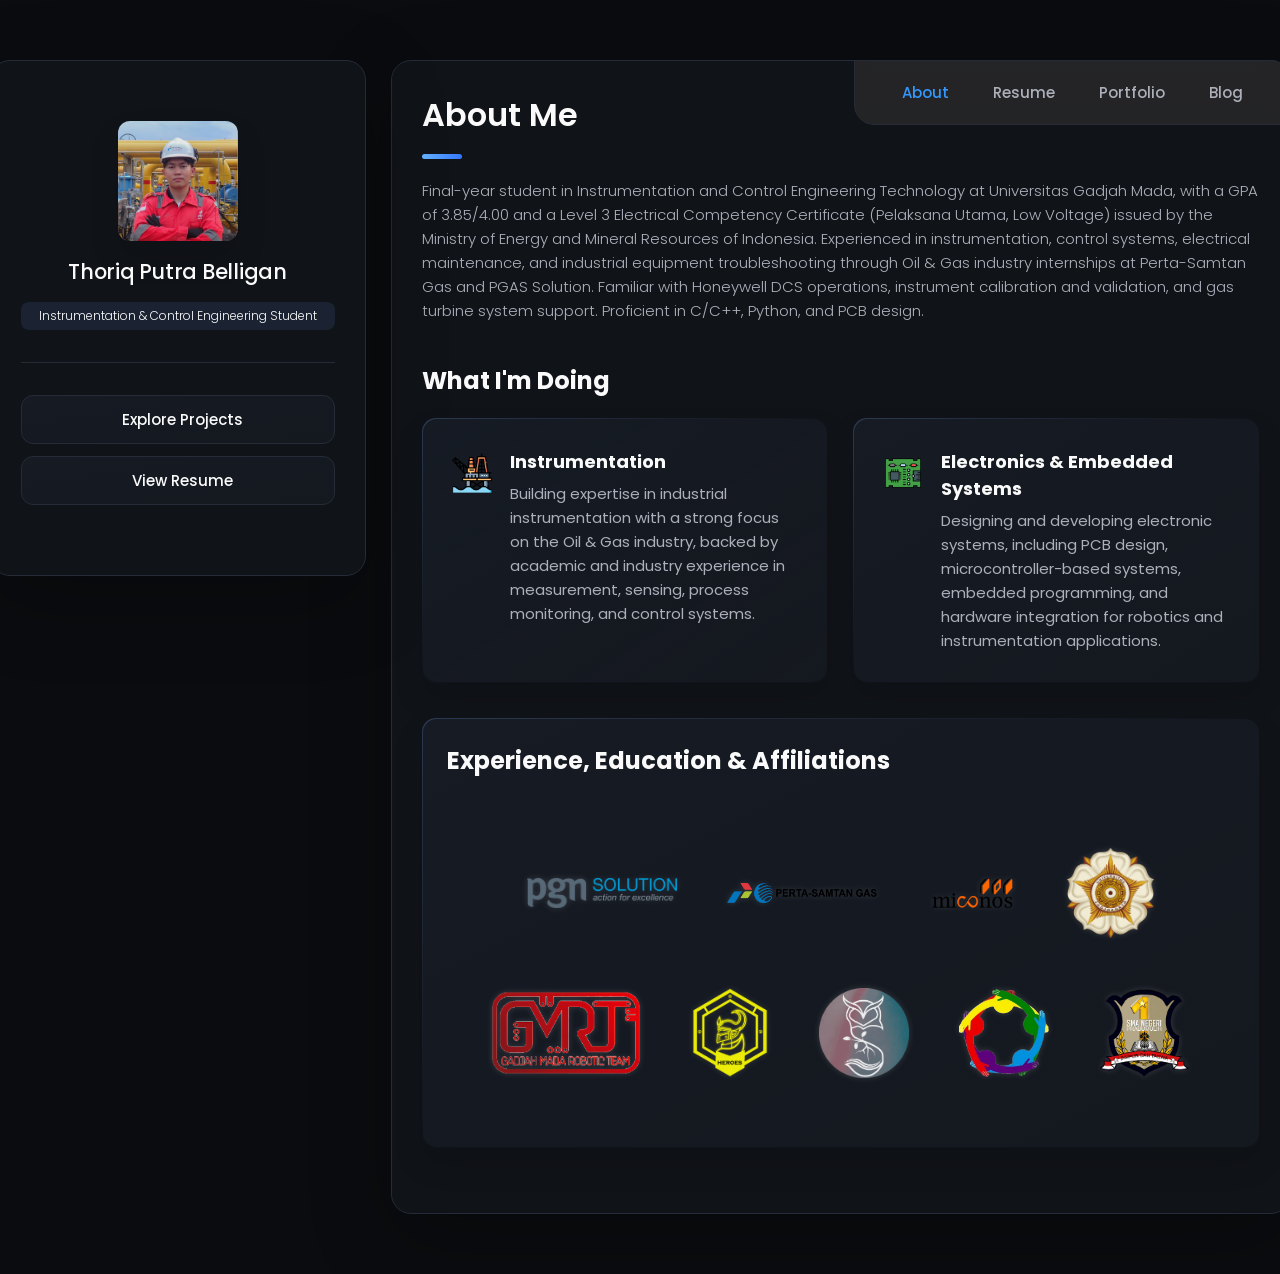
==== commit 02717948: "Update favicon link in index.html" ====
--- a/index.html
+++ b/index.html
@@ -25,7 +25,7 @@
   <meta name="twitter:card" content="summary_large_image">
 
   <!-- Favicon -->
-  <link rel="shortcut icon" href="./assets/images/icont.png" type="image/x-icon">
+  <link rel="shortcut icon" href="./assets/images/favicon.png" type="image/x-icon">
 
   <!-- Custom CSS -->
   <link rel="stylesheet" href="./assets/css/style.css">
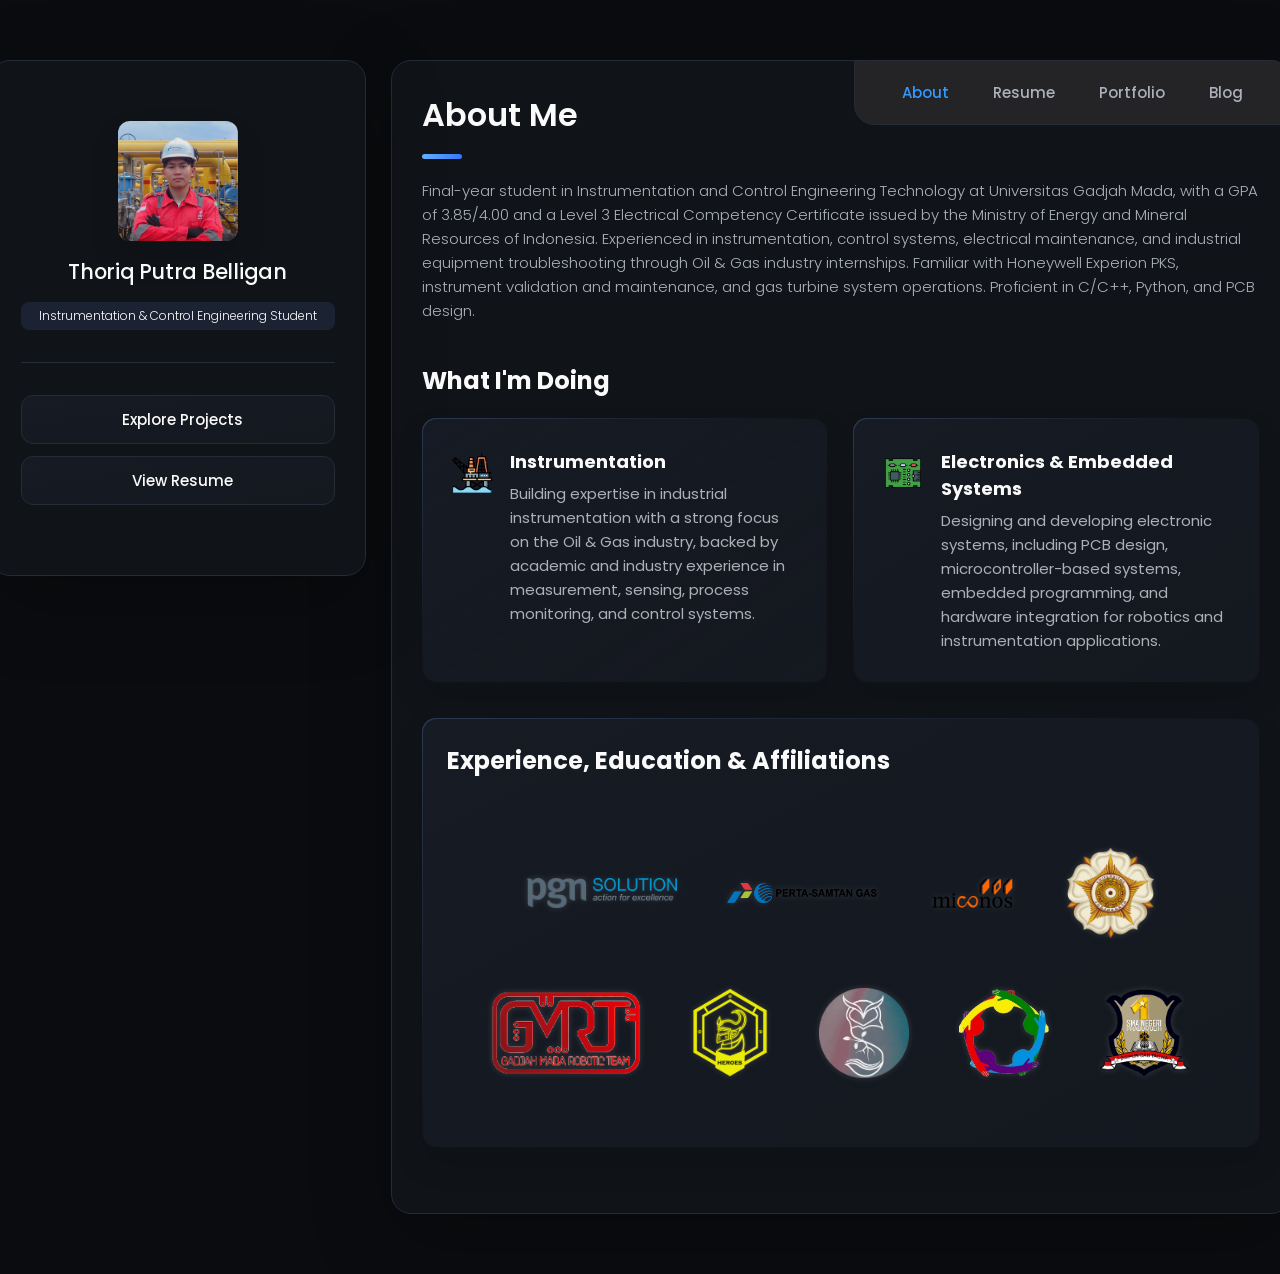
==== commit e9fdf430: "Enhance SEO and social media metadata in index.html Updated the title and meta tags for SEO, added s" ====
--- a/index.html
+++ b/index.html
@@ -7,22 +7,25 @@
   <meta name="viewport" content="width=device-width, initial-scale=1.0">
   
   <!-- Standard SEO -->
-  <title>Thoriq Putra Belligan's Portfolio</title>
-  <meta name="description" content="Explore the portfolio of Thoriq Putra Belligan, an Instrumentation & Control Engineering student at Universitas Gadjah Mada.">
-
+  <title>Thoriq Putra Belligan (thoriqpb) | Portfolio</title>
+  <meta name="description" content="The official portfolio of Thoriq Putra Belligan, also known online as thoriqpb. Instrumentation & Control Engineering student at Universitas Gadjah Mada.">
+  <meta name="keywords" content="thoriqpb, Thoriq Putra Belligan, Thoriq, Instrumentation, Control Engineering, UGM, Portfolio">
+  <meta name="author" content="Thoriq Putra Belligan">
+  
   <!-- Open Graph Tags (For WhatsApp, LinkedIn, Facebook) -->
-  <meta property="og:title" content="Thoriq Putra Belligan's Portfolio">
-  <meta property="og:description" content="Instrumentation & Control Engineering student at UGM specializing in robotics, automation, and control systems.">
+  <meta property="og:title" content="Thoriq Putra Belligan (thoriqpb)">
+  <meta property="og:description" content="Official portfolio of thoriqpb - Instrumentation & Control Engineering student at UGM specializing in robotics, automation, and control systems.">
   <meta property="og:type" content="website">
   <meta property="og:url" content="https://thoriqpb.is-a.dev/">
-  
-  <!-- THE IMAGE TAG: Replace 'preview.jpg' if your filename is different -->
   <meta property="og:image" content="https://thoriqpb.is-a.dev/assets/images/preview.png">
   <meta property="og:image:width" content="1200">
   <meta property="og:image:height" content="630">
-
+  
   <!-- Twitter Card (Good for X/Twitter) -->
   <meta name="twitter:card" content="summary_large_image">
+  <meta name="twitter:title" content="Thoriq Putra Belligan (thoriqpb)">
+  <meta name="twitter:description" content="Official portfolio of thoriqpb - Instrumentation & Control Engineering student at UGM.">
+  <meta name="twitter:image" content="https://thoriqpb.is-a.dev/assets/images/preview.png">
 
   <!-- Favicon -->
   <link rel="shortcut icon" href="./assets/images/favicon.png" type="image/x-icon">
@@ -38,6 +41,29 @@
   <!-- Vanta.js dependencies -->
   <script src="https://cdnjs.cloudflare.com/ajax/libs/three.js/r134/three.min.js"></script>
   <script src="https://cdn.jsdelivr.net/npm/vanta@latest/dist/vanta.net.min.js"></script>
+
+    <!-- Structured Data for Search Engines -->
+  <script type="application/ld+json">
+  {
+    "@context": "https://schema.org",
+    "@type": "Person",
+    "name": "Thoriq Putra Belligan",
+    "alternateName": "thoriqpb",
+    "url": "https://thoriqpb.is-a.dev/",
+    "jobTitle": "Instrumentation & Control Engineer",
+    "alumniOf": {
+      "@type": "EducationalOrganization",
+      "name": "Universitas Gadjah Mada"
+    },
+    "sameAs": [
+      "https://github.com/thoriqpb",
+      "https://www.linkedin.com/in/thoriqpb",
+      "https://medium.com/@thoriqpb",
+      "https://instagram.com/thoriqpb"
+    ]
+  }
+  </script>
+
 </head>
 
 <body>
@@ -112,32 +138,32 @@
         <ul class="social-list">
 
           <li class="social-item">
-            <a href="https://medium.com/@thoriqpb" class="social-link" target="_blank" rel="noopener" title="Medium">
+            <a href="https://medium.com/@thoriqpb" class="social-link" target="_blank" rel="me noopener" title="Medium">
               <ion-icon name="logo-medium"></ion-icon>
             </a>
           </li>
 
           <li class="social-item">
-            <a href="https://github.com/thoriqpb" class="social-link" target="_blank" rel="noopener" title="GitHub">
+            <a href="https://github.com/thoriqpb" class="social-link" target="_blank" rel="me noopener" title="GitHub">
               <ion-icon name="logo-github"></ion-icon>
             </a>
           </li>
 
           <li class="social-item">
-            <a href="https://www.linkedin.com/in/thoriqpb" class="social-link" target="_blank" rel="noopener" title="LinkedIn">
+            <a href="https://www.linkedin.com/in/thoriqpb" class="social-link" target="_blank" rel="me noopener" title="LinkedIn">
               <ion-icon name="logo-linkedin"></ion-icon>
             </a>
           </li>
 
           <li class="social-item">
-            <a href="https://instagram.com/thoriqpb" class="social-link" target="_blank" rel="noopener" title="Instagram">
+            <a href="https://instagram.com/thoriqpb" class="social-link" target="_blank" rel="me noopener" title="Instagram">
               <ion-icon name="logo-instagram"></ion-icon>
             </a>
           </li>
 
           <!-- Moved Email Icon here -->
           <li class="social-item">
-            <a href="mailto:thoriqputrabelligan@mail.ugm.ac.id" class="social-link" title="Email">
+            <a href="mailto:thoriqputrabelligan@mail.ugm.ac.id" class="social-link" rel="me noopener" title="Email">
               <ion-icon name="mail-outline"></ion-icon>
             </a>
           </li>
@@ -207,14 +233,11 @@
 
         <section class="about-text">
           <p>
-            Final-year student in Instrumentation and Control Engineering Technology at Universitas
-            Gadjah Mada, with a GPA of 3.85/4.00 and a Level 3 Electrical Competency Certificate
-            (Pelaksana Utama, Low Voltage) issued by the Ministry of Energy and Mineral Resources of
-            Indonesia. Experienced in instrumentation, control systems, electrical maintenance, and
-            industrial equipment troubleshooting through Oil &amp; Gas industry internships at
-            Perta-Samtan Gas and PGAS Solution. Familiar with Honeywell DCS operations, instrument
-            calibration and validation, and gas turbine system support. Proficient in C/C++, Python,
-            and PCB design.
+            Final-year student in Instrumentation and Control Engineering Technology at Universitas Gadjah Mada, with a GPA of 3.85/4.00
+            and a Level 3 Electrical Competency Certificate issued by the Ministry of Energy and Mineral Resources of Indonesia. Experienced
+            in instrumentation, control systems, electrical maintenance, and industrial equipment troubleshooting through Oil & Gas industry
+            internships. Familiar with Honeywell Experion PKS, instrument validation and maintenance, and gas turbine system operations.
+            Proficient in C/C++, Python, and PCB design.
           </p>
         </section>
 
@@ -469,12 +492,12 @@
             </li>
             <li class="clients-item">
               <a href="https://www.psgas.co.id/" target="_blank" rel="noopener">
-                <img src="./assets/images/pertasamtan.png" alt="Perta-Samtan Gas">
+                <img src="./assets/images/pertasamtan.png" alt="Perta-Samtan Gas" class="dark-logo">
               </a>
             </li>
             <li class="clients-item">
               <a href="https://miconos.co.id/" target="_blank" rel="noopener">
-                <img src="./assets/images/miconos.png" alt="PT Miconos">
+                <img src="./assets/images/miconos.png" alt="PT Miconos" class="dark-logo">
               </a>
             </li>
             <li class="clients-item">
@@ -509,11 +532,6 @@
             </li>
           </ul>
         </section>
-
-          </ul>
-
-        </section>
-
       </article>
 
 
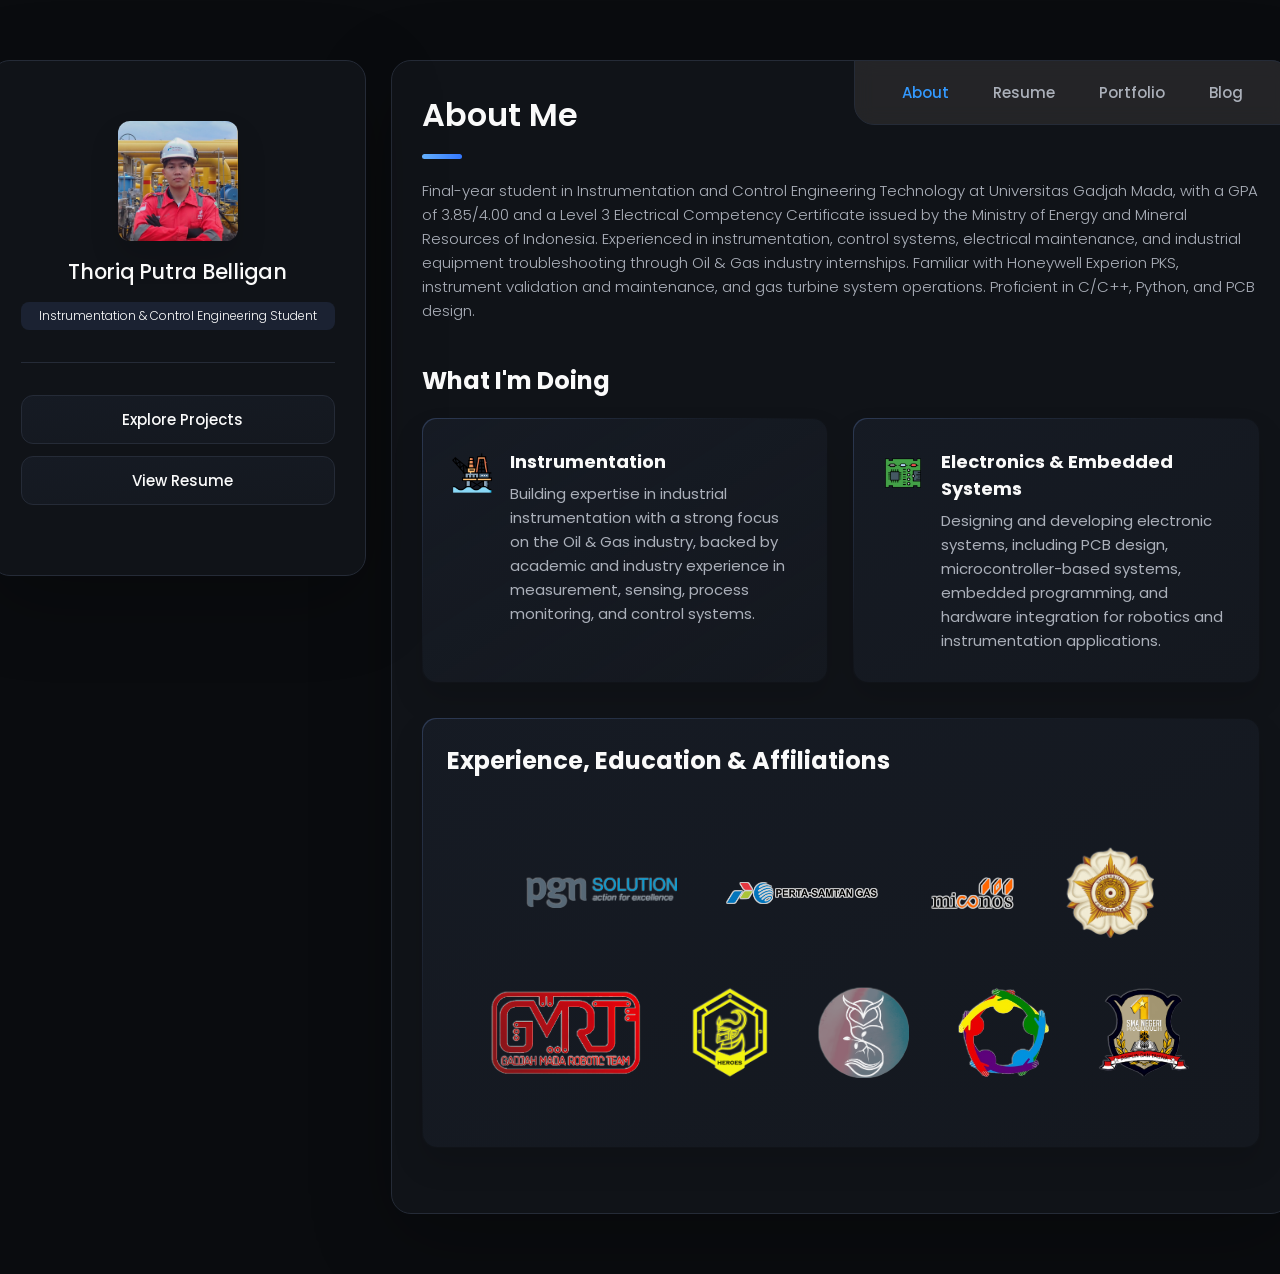
==== commit 1372ecfe: "Revise portfolio titles and project descriptions Updated project descriptions and titles for clarity" ====
--- a/index.html
+++ b/index.html
@@ -7,7 +7,7 @@
   <meta name="viewport" content="width=device-width, initial-scale=1.0">
   
   <!-- Standard SEO -->
-  <title>Thoriq Putra Belligan (thoriqpb) | Portfolio</title>
+  <title>Thoriq Putra Belligan's Portfolio</title>
   <meta name="description" content="The official portfolio of Thoriq Putra Belligan, also known online as thoriqpb. Instrumentation & Control Engineering student at Universitas Gadjah Mada.">
   <meta name="keywords" content="thoriqpb, Thoriq Putra Belligan, Thoriq, Instrumentation, Control Engineering, UGM, Portfolio">
   <meta name="author" content="Thoriq Putra Belligan">
@@ -1018,27 +1018,57 @@
                 onclick="openModal(event, this)"
                 data-title="Line Follower Robot with Pixy2 Cam"
                 data-image="./assets/images/pixyLineDetection.gif"
-                data-description="A self-driving car using an ESP32 microcontroller, a Pixy2 camera for line tracking, and a PID controller for steering and motor control."
+                data-description="A self-driving car prototype powered by an ESP32 microcontroller, featuring a Pixy2 vision sensor for high-speed line vector tracking, a custom integrated PCB, and an on-device OLED menu for real-time PID and servo tuning."
                 data-details="
                   <h4>Project Overview</h4>
                   <p style='text-align: justify;'>
-                    This project presents a <strong>line-follower robot</strong> powered by an <strong>ESP32 microcontroller</strong>, equipped with a <strong>Pixy2 camera</strong> for vision-based line detection and an <strong>OLED display</strong> for real-time interface feedback. 
-                    The system includes an interactive, <strong>button-based menu</strong> that allows on-device configuration of <strong>PID parameters</strong> and <strong>servo control</strong> for precise and adaptive navigation.
-                  </p>
-
-                  <p style='text-align: justify;'>
-                    The menu interface is operated using <strong>four physical buttons</strong> that enable users to adjust <strong>proportional (P)</strong>, <strong>integral (I)</strong>, and <strong>derivative (D)</strong> constants directly on the device, 
-                    eliminating the need for external programming. This design enhances tuning efficiency during testing and improves control performance in dynamic environments.
-                  </p>
-
-                  <p style='text-align: justify;'>
-                    Through the integration of <strong>embedded control</strong>, <strong>computer vision</strong>, and <strong>user interface design</strong>, this prototype demonstrates how <strong>low-cost hardware</strong> can achieve 
-                    semi-autonomous navigation and adaptive steering behavior.
-                  </p>
-
-                  <p style='margin-top: 1rem; text-align: justify;'>
-                    <a href='https://github.com/thoriqpb/Self-Driving-Car-with-Pixy2' target='_blank' style='color:#5bc0de; text-decoration:underline;'>
-                      View on GitHub
+                    This project presents an autonomous <strong>line-follower robot</strong> powered by an <strong>ESP32 microcontroller</strong>, equipped with a <strong>Pixy2 camera</strong> for vision-based line detection and an <strong>OLED display</strong> for real-time telemetry and user interface feedback. 
+                    Through the integration of embedded control, computer vision, and custom PCB hardware, the prototype demonstrates how compact, low-cost hardware can achieve reliable semi-autonomous navigation and adaptive steering.
+                  </p>
+
+                  <h4>1. Hardware Architecture &amp; Custom PCB</h4>
+                  <p style='text-align: justify;'>
+                    To eliminate loose jumper wiring and improve signal reliability, the electronics were consolidated onto a <strong>custom-designed main PCB</strong> divided into five functional subsystems:
+                  </p>
+                  <ul class='modal-spec-list'>
+                    <li><strong>Control System (Kontrol Sistem):</strong> An <strong>ESP32</strong> serves as the central processing unit, handling Pixy2 SPI/I2C data acquisition, PID calculations, OLED menu rendering, and PWM actuator signals.</li>
+                    <li><strong>Sensory &amp; Visual Interface (Sistem Sensorik &amp; Visual):</strong> Combines the <strong>Pixy2 camera</strong> for track perception with an <strong>OLED screen</strong> and <strong>four tactile pushbuttons</strong> for standalone parameter configuration.</li>
+                    <li><strong>Power Management (Suplai Daya):</strong> Powered by an <strong>11.1V LiPo battery</strong> stepped down through a <strong>5V DC-DC buck converter</strong> to provide stable regulated power for the logic and servo rails.</li>
+                    <li><strong>Drive Speed Control (Kontrol Kecepatan):</strong> Dedicated motor driver circuitry independently regulates the left (<em>Motor kiri</em>) and right (<em>Motor kanan</em>) DC gearmotors for differential speed control.</li>
+                    <li><strong>Directional &amp; Gimbal Control (Kendali Arah):</strong> Three PWM servo channels (<em>Servo A, B, and C</em>) manage directional steering and multi-axis camera orientation.</li>
+                  </ul>
+
+                  <figure class='modal-figure'>
+                    <img src='./assets/images/Diagram-blok-Self-driving-car-robot.jpg' alt='Hardware Block Diagram and Custom PCB Layout' class='modal-detail-img'>
+                    <figcaption class='modal-caption'>System block diagram mapping the custom PCB subsystems, power regulation, sensors, and actuators.</figcaption>
+                  </figure>
+
+                  <h4>2. Mechanical Chassis Design</h4>
+                  <p style='text-align: justify;'>
+                    The robot is built on a compact 4-wheel differential-drive chassis measuring <strong>33 cm &times; 21 cm</strong>. The custom green PCB is mounted centrally on the upper deck for balanced weight distribution and easy access to the OLED screen and tuning buttons, while a dedicated front bracket positions the Pixy2 camera at an optimal downward angle to maximize track look-ahead distance.
+                  </p>
+
+                  <figure class='modal-figure'>
+                    <img src='./assets/images/Mekanik-Self-driving-car-robot.jpg' alt='3D CAD Mechanical Views of the Robot Chassis' class='modal-detail-img'>
+                    <figcaption class='modal-caption'>3D CAD mechanical layout showing bottom (Tampak Bawah), top (Tampak Atas, 33 cm &times; 21 cm), and isometric side (Tampak Samping) views.</figcaption>
+                  </figure>
+
+                  <h4>3. Vision Tracking &amp; On-Device PID Tuning</h4>
+                  <p style='text-align: justify;'>
+                    Using the Pixy2 camera's built-in <code>line_tracking</code> firmware running at <strong>~61.6 FPS</strong>, the vision processor isolates the dark track against the background and computes a real-time <strong>heading vector</strong> (red arrow) representing lateral offset and angular trajectory.
+                  </p>
+                  <p style='text-align: justify;'>
+                    The ESP32 feeds this vector error into a closed-loop <strong>PID controller</strong> to continuously adjust motor speeds and steering response. Using the <strong>four physical buttons</strong> and OLED menu, <strong>Proportional (P)</strong>, <strong>Integral (I)</strong>, and <strong>Derivative (D)</strong> constants—as well as servo angles—can be tuned directly on the robot without reflashing code.
+                  </p>
+
+                  <figure class='modal-figure'>
+                    <img src='./assets/images/Sistem-Pixy.jpg' alt='PixyMon Line Vector Detection Interface' class='modal-detail-img'>
+                    <figcaption class='modal-caption'>PixyMon real-time line tracking at ~61.6 FPS: raw camera feed with detected vector (left) and extracted vector output (right).</figcaption>
+                  </figure>
+
+                  <p style='margin-top: 1.25rem; text-align: justify;'>
+                    <a href='https://github.com/thoriqpb/Self-Driving-Car-with-Pixy2' target='_blank' rel='noopener noreferrer' style='color:#5bc0de; text-decoration:underline;'>
+                      View Source Code &amp; Documentation on GitHub &rarr;
                     </a>
                   </p>
                 ">
@@ -1061,31 +1091,100 @@
                 onclick="openModal(event, this)"
                 data-title="Line Maze Robot"
                 data-image="./assets/images/demoLineMaze.gif"
-                data-description="An intelligent line-following robot designed to find the fastest route in a black-and-white maze using custom PCBs and pathfinding algorithms."
+                data-description="An intelligent line-following and maze-solving robot built around three modular custom PCBs, an 8-channel multiplexed photodiode array, opto-isolated MOSFET H-bridge drivers, and closed-loop PID control."
                 data-details="
                   <h4>Project Overview</h4>
                   <p style='text-align: justify;'>
-                    The <strong>Line Maze Robot</strong> is an intelligent <strong>line-following robot</strong> designed to navigate and determine the <strong>fastest path</strong> through a <strong>black-and-white arena</strong>. 
-                    Built using <strong>three custom PCBs</strong>, this robot combines <strong>sensor systems</strong>, <strong>motor control</strong>, and an <strong>interactive user interface</strong> for efficient autonomous movement and real-time decision-making.
-                  </p>
-
-                  <h4>🚀 Project Goal</h4>
-                  <p style='text-align: justify;'>
-                    The main goal of this project is to enable the robot to:
-                  </p>
-                  <ul style='text-align: justify; padding-left: 1.2rem;'>
-                    <li><strong>Detect intersections and paths</strong> on a black-and-white grid using a sensor array.</li>
-                    <li><strong>Record and analyze paths</strong> through internal logic and memory mapping.</li>
-                    <li><strong>Determine and follow the fastest route</strong> to complete the arena efficiently.</li>
+                    The <strong>Line Maze Robot</strong> is an autonomous mobile robot engineered to navigate, map, and compute the <strong>fastest path</strong> through a black-and-white grid maze. 
+                    Built on a custom <strong>three-board modular PCB architecture</strong>, the system integrates multiplexed optical sensing, opto-isolated high-current motor control, closed-loop <strong>PID steering</strong>, and an on-board <strong>OLED interface</strong> for real-time tuning and pathfinding execution.
+                  </p>
+                  <ul class='modal-spec-list'>
+                    <li><strong>Intersection &amp; Path Detection:</strong> Uses an 8-channel optical sensor array to distinguish straight tracks, turns, T-junctions, and dead ends.</li>
+                    <li><strong>Path Memory &amp; Optimization:</strong> Records turns during the exploration run and simplifies the route in memory to eliminate dead-end branches.</li>
+                    <li><strong>High-Speed Shortest-Path Execution:</strong> Executes the optimized route on subsequent runs using tuned PID velocity control.</li>
                   </ul>
 
-                  <p style='text-align: justify;'>
-                    This project showcases the integration of <strong>real-time path analysis</strong> and <strong>hardware-level optimization</strong>, providing a compact yet powerful demonstration of autonomous maze-solving behavior.
-                  </p>
-
-                  <p style='margin-top: 1rem; text-align: justify;'>
-                    <a href='https://github.com/thoriqpb/Line-Mesh-Project' target='_blank' style='color:#5bc0de; text-decoration:underline;'>
-                      View on GitHub
+                  <h4>1. System Architecture</h4>
+                  <p style='text-align: justify;'>
+                    The robot operates as a closed-loop embedded control system divided into five interconnected subsystems: the <strong>Sensor Subsystem</strong> (8-channel photodiode array + <code>74HC4051</code> multiplexer) observes the line maze environment; the <strong>User Interface Subsystem</strong> (OLED display + tactile buttons) feeds configuration commands into the <strong>Control Subsystem</strong> (<code>Arduino Nano</code>); and the <strong>Actuator Subsystem</strong> (H-bridge driver + dual DC gearmotors) drives the <strong>Mechanical Subsystem</strong> to continuously close the position feedback loop.
+                  </p>
+
+                  <figure class='modal-figure'>
+                    <img src='./assets/images/LF_implementasi.png' alt='System Architecture Block Diagram' class='modal-detail-img'>
+                    <figcaption class='modal-caption'>Closed-loop system block diagram illustrating interactions across the sensor, UI, control, actuator, and mechanical subsystems.</figcaption>
+                  </figure>
+
+                  <h4>2. Mechanical Chassis Design</h4>
+                  <p style='text-align: justify;'>
+                    The mechanical platform is built from a lightweight, rigid <strong>acrylic chassis measuring 18 &times; 13 &times; 6 cm</strong>, engineered for low rotational inertia and balanced component placement:
+                  </p>
+                  <ul class='modal-spec-list'>
+                    <li><strong>Sensor Wing Placement:</strong> The 8-photodiode array is mounted underneath the front overhang, matched to the <strong>2 cm line width</strong> for crisp edge and intersection detection.</li>
+                    <li><strong>Front Balancer:</strong> A <strong>1 cm diameter ball caster</strong> supports the front assembly while minimizing sliding friction during sharp 90&deg; and 180&deg; turns.</li>
+                    <li><strong>Differential Drive System:</strong> Two <strong>5 cm diameter wheels</strong> driven by geared DC motors provide high traction on straightaways and rapid differential pivoting.</li>
+                  </ul>
+
+                  <figure class='modal-figure'>
+                    <img src='./assets/images/LF_desainMekanis.png' alt='Mechanical Chassis CAD Layout' class='modal-detail-img'>
+                    <figcaption class='modal-caption'>Top and bottom CAD views highlighting the 18 &times; 13 &times; 6 cm acrylic chassis, front sensor placement, 1 cm ball caster, and 5 cm geared drive wheels.</figcaption>
+                  </figure>
+
+                  <h4>3. Modular Custom PCB Design</h4>
+                  <p style='text-align: justify;'>
+                    Rather than relying on a single monolithic board or breadboard wiring, the electronics are split into <strong>three dedicated custom PCBs</strong>—<strong>PCB Sensor</strong>, <strong>PCB H-Bridge</strong>, and <strong>PCB Arduino</strong>—isolating noisy high-current motor switching from sensitive analog sensor readings and microcontroller logic.
+                  </p>
+
+                  <figure class='modal-figure'>
+                    <img src='./assets/images/LF_desainElektronis1.png' alt='3D CAD Overview of Three Custom PCBs' class='modal-detail-img'>
+                    <figcaption class='modal-caption'>3D CAD models of the three custom PCBs: Sensor Array PCB (left), Opto-Isolated H-Bridge &amp; Power PCB (center), and Microcontroller &amp; UI PCB (right).</figcaption>
+                  </figure>
+
+                  <p style='text-align: justify;'>
+                    <strong>A. Sensor Array PCB:</strong> Features <strong>8 IR LED emitters</strong> paired with <strong>8 photodiode receivers</strong> routed through a <code>74HC4051</code> analog multiplexer to conserve microcontroller ADC pins. Using Ohm's Law (<em>V = IR</em>), <strong>330 &Omega;</strong> current-limiting resistors set LED forward current to ~6 mA (<em>V<sub>R</sub> = 2V, V<sub>f</sub> = 3V</em> from a 5V rail) for consistent illumination, while <strong>10 k&Omega;</strong> load resistors convert ~50 &mu;A photocurrent into a clean ~0.5V analog swing.
+                  </p>
+
+                  <figure class='modal-figure'>
+                    <img src='./assets/images/LF_desainElektronis2.png' alt='Sensor PCB Layout and Fabricated Board' class='modal-detail-img'>
+                    <figcaption class='modal-caption'>8-channel optical sensor PCB design, trace routing, physical assembly, and component sizing with the 74HC4051 multiplexer.</figcaption>
+                  </figure>
+
+                  <p style='text-align: justify;'>
+                    <strong>B. Opto-Isolated H-Bridge &amp; Power PCB:</strong> Built with complementary <code>IRLB3034</code> N-channel MOSFETs (ultra-low <em>R<sub>DS(on)</sub></em> &approx; 0.0035 &Omega;, 195A rating) and <code>IRF9540</code> P-channel MOSFETs (23A, -100V breakdown) for bidirectional motor control. <code>PC817</code> optocouplers galvanically isolate Arduino PWM signals from motor voltage transients, flyback diodes (<em>D3&ndash;D8</em>) suppress inductive spikes, and an onboard <code>LM2596S</code> buck converter with a 470 &mu;H inductor steps down 12V battery power to a regulated 5V logic rail.
+                  </p>
+
+                  <figure class='modal-figure'>
+                    <img src='./assets/images/LF_desainElektronis3.png' alt='H-Bridge Motor Driver PCB and Components' class='modal-detail-img'>
+                    <figcaption class='modal-caption'>Custom H-Bridge and LM2596S power regulation PCB featuring IRLB3034/IRF9540 MOSFETs and PC817 optocoupler isolation.</figcaption>
+                  </figure>
+
+                  <p style='text-align: justify;'>
+                    <strong>C. Microcontroller &amp; User Interface PCB:</strong> Houses the <code>Arduino Nano</code>, a <code>GME12864-49</code> <strong>OLED display</strong>, <strong>four mini pushbuttons</strong>, and an audio <strong>buzzer</strong>, allowing direct menu navigation, sensor calibration, and PID parameter adjustments on the track without re-uploading firmware.
+                  </p>
+
+                  <figure class='modal-figure'>
+                    <img src='./assets/images/LF_desainElektronis4.png' alt='Microcontroller and OLED UI PCB' class='modal-detail-img'>
+                    <figcaption class='modal-caption'>Microcontroller PCB layout and assembled board integrating the Arduino Nano, GME12864-49 OLED screen, four tactile buttons, and buzzer.</figcaption>
+                  </figure>
+
+                  <h4>4. Closed-Loop PID Control &amp; Motor Mixing</h4>
+                  <p style='text-align: justify;'>
+                    Lateral track error <em>e(t)</em> is computed as the normalized weighted sum across the 8 optical sensors and processed through a continuous-time <strong>PID control law</strong>:
+                  </p>
+                  <p style='text-align: center; font-family: monospace; background: var(--onyx); padding: 8px; border-radius: 6px;'>
+                    u(t) = K<sub>p</sub>&middot;e(t) + K<sub>i</sub>&middot;&int;e(&tau;)d&tau; + K<sub>d</sub>&middot;(de(t)/dt)
+                  </p>
+                  <p style='text-align: justify;'>
+                    The resulting control adjustment is applied differentially to the left and right PWM motor channels with clamping and hardware trim compensation (<code>LeftSpeed = constrain(SPEED_BASE + Adjustment, 0, 255)</code> and <code>RightSpeed = constrain(SPEED_BASE - Adjustment + 15, 0, 255)</code>) to ensure straight tracking and smooth high-speed cornering.
+                  </p>
+
+                  <figure class='modal-figure'>
+                    <img src='./assets/images/LF_kontrol.png' alt='PID Control Loop and Motor PWM Mixing Diagram' class='modal-detail-img'>
+                    <figcaption class='modal-caption'>Closed-loop PID control block diagram showing weighted-sum error calculation, P/I/D terms, and constrained PWM motor mixing.</figcaption>
+                  </figure>
+
+                  <p style='margin-top: 1.25rem; text-align: justify;'>
+                    <a href='https://github.com/thoriqpb/Line-Mesh-Project' target='_blank' rel='noopener noreferrer' style='color:#5bc0de; text-decoration:underline;'>
+                      View Source Code &amp; PCB Files on GitHub &rarr;
                     </a>
                   </p>
                 ">
--- a/assets/css/style.css
+++ b/assets/css/style.css
@@ -763,27 +763,44 @@
   overflow: hidden;
 }
 
-.clients-item {
-  flex: 0 0 auto;
-  min-width: unset !important; 
-  width: auto;
-}
-
+/* Normal logos: subtle crisp silver rim */
 .clients-item img {
   height: 90px;
   width: auto;
   max-width: 150px;
   object-fit: contain;
   transition: var(--transition-1);
-  
-  /* Adds a very subtle white glow so dark logos (like Miconos) don't disappear */
-  filter: drop-shadow(0px 0px 3px rgba(255, 255, 255, 0.15)); 
-}
-
-.clients-item img:hover { 
+  filter:
+    drop-shadow(0.75px 0 0 rgba(215, 215, 215, 0.22))
+    drop-shadow(-0.75px 0 0 rgba(215, 215, 215, 0.22))
+    drop-shadow(0 0.75px 0 rgba(215, 215, 215, 0.22))
+    drop-shadow(0 -0.75px 0 rgba(215, 215, 215, 0.22));
+}
+
+.clients-item img:hover {
   transform: scale(1.05);
-  /* Make the glow slightly brighter on hover */
-  filter: drop-shadow(0px 0px 5px rgba(255, 255, 255, 0.3)); 
+  filter:
+    drop-shadow(1px 0 0 rgba(245, 245, 245, 0.55))
+    drop-shadow(-1px 0 0 rgba(245, 245, 245, 0.55))
+    drop-shadow(0 1px 0 rgba(245, 245, 245, 0.55))
+    drop-shadow(0 -1px 0 rgba(245, 245, 245, 0.55));
+}
+
+/* Dark logos: full-strength crisp gray sticker outline */
+.clients-item img.dark-logo {
+  filter:
+    drop-shadow(1px 0 0 rgba(215, 215, 215, 0.9))
+    drop-shadow(-1px 0 0 rgba(215, 215, 215, 0.9))
+    drop-shadow(0 1px 0 rgba(215, 215, 215, 0.9))
+    drop-shadow(0 -1px 0 rgba(215, 215, 215, 0.9));
+}
+
+.clients-item img.dark-logo:hover {
+  filter:
+    drop-shadow(1.5px 0 0 rgba(245, 245, 245, 1))
+    drop-shadow(-1.5px 0 0 rgba(245, 245, 245, 1))
+    drop-shadow(0 1.5px 0 rgba(245, 245, 245, 1))
+    drop-shadow(0 -1.5px 0 rgba(245, 245, 245, 1));
 }
 
 /* Mobile specific: turn it back into a swipeable row */
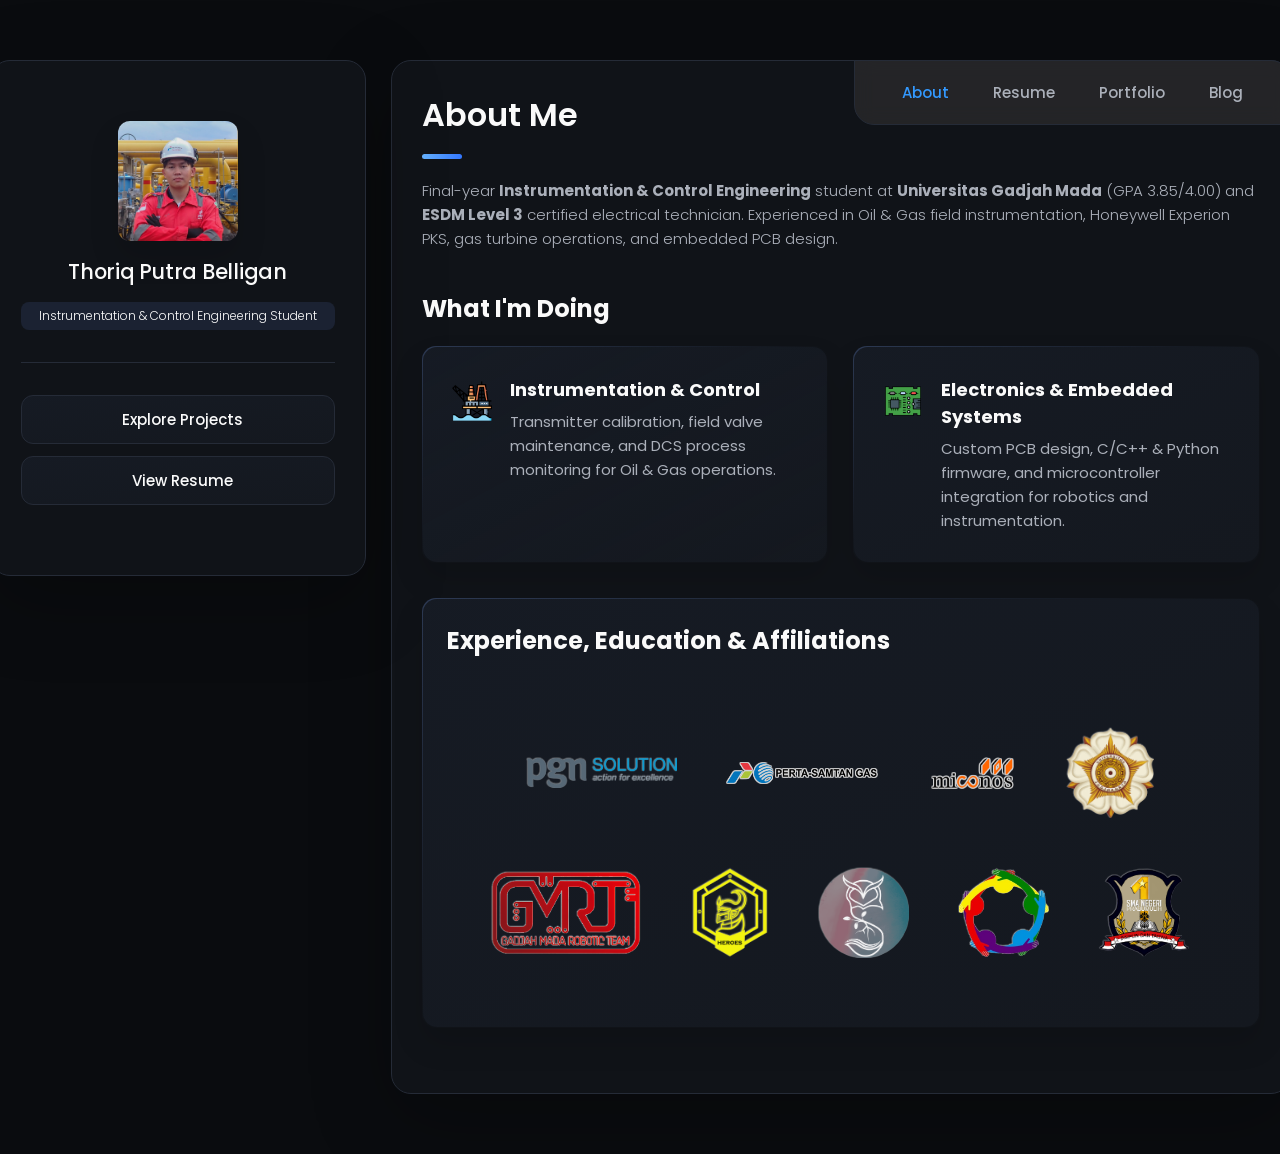
==== commit aaa25fff: "Revise about section and service item descriptions Updated the content in the about section and serv" ====
--- a/index.html
+++ b/index.html
@@ -233,11 +233,7 @@
 
         <section class="about-text">
           <p>
-            Final-year student in Instrumentation and Control Engineering Technology at Universitas Gadjah Mada, with a GPA of 3.85/4.00
-            and a Level 3 Electrical Competency Certificate issued by the Ministry of Energy and Mineral Resources of Indonesia. Experienced
-            in instrumentation, control systems, electrical maintenance, and industrial equipment troubleshooting through Oil & Gas industry
-            internships. Familiar with Honeywell Experion PKS, instrument validation and maintenance, and gas turbine system operations.
-            Proficient in C/C++, Python, and PCB design.
+            Final-year <strong>Instrumentation &amp; Control Engineering</strong> student at <strong>Universitas Gadjah Mada</strong> (GPA 3.85/4.00) and <strong>ESDM Level 3</strong> certified electrical technician. Experienced in Oil &amp; Gas field instrumentation, Honeywell Experion PKS, gas turbine operations, and embedded PCB design.
           </p>
         </section>
 
@@ -268,10 +264,10 @@
               </div>
 
               <div class="service-content-box">
-                <h4 class="h4 service-item-title">Instrumentation</h4>
+                <h4 class="h4 service-item-title">Instrumentation &amp; Control</h4>
 
                 <p class="service-item-text">
-                      Building expertise in industrial instrumentation with a strong focus on the Oil & Gas industry, backed by academic and industry experience in measurement, sensing, process monitoring, and control systems.
+                  Transmitter calibration, field valve maintenance, and DCS process monitoring for Oil &amp; Gas operations.
                 </p>
               </div>
 
@@ -284,46 +280,14 @@
               </div>
 
               <div class="service-content-box">
-                <h4 class="h4 service-item-title">Electronics & Embedded Systems</h4>
+                <h4 class="h4 service-item-title">Electronics &amp; Embedded Systems</h4>
 
                 <p class="service-item-text">
-                  Designing and developing electronic systems, including PCB design, microcontroller-based systems, embedded programming, and hardware integration for robotics and instrumentation applications.
+                  Custom PCB design, C/C++ &amp; Python firmware, and microcontroller integration for robotics and instrumentation.
                 </p>
               </div>
 
             </li>
-
-            <!-- <li class="service-item">
-
-              <div class="service-icon-box">
-                <img src="./assets/images/data.png" alt="mobile app icon" width="40">
-              </div>
-
-              <div class="service-content-box">
-                <h4 class="h4 service-item-title">Programming Projects</h4>
-
-                <p class="service-item-text">
-                  I'm sharpening my skills in Python, C, and C++, and working on various software-hardware integration projects.
-                </p>
-              </div>
-
-            </li>
-
-            <li class="service-item">
-
-              <div class="service-icon-box">
-                <img src="./assets/images/collaborate.png" alt="camera icon" width="40">
-              </div>
-
-              <div class="service-content-box">
-                <h4 class="h4 service-item-title">Collaborating and Growing</h4>
-
-                <p class="service-item-text">
-                  I actively participate in group projects and student activities, improving my teamwork and communication skills while learning from others and contributing to shared goals.
-                </p>
-              </div>
-
-            </li> -->
 
           </ul>
 
--- a/assets/css/style.css
+++ b/assets/css/style.css
@@ -2521,3 +2521,64 @@
   .resume-preview-title { display: none; /* Hide title on small screens to save space */ }
   .resume-preview-header { justify-content: flex-end; }
 }
+
+/* === Enhanced Project Modal Details & Diagrams === */
+.modal-content {
+  max-width: 760px; /* Slightly wider for readable technical diagrams */
+}
+
+.modal-details h4 {
+  color: var(--orange-yellow-crayola);
+  font-size: var(--fs-4);
+  font-weight: var(--fw-600);
+  margin-top: 1.4rem;
+  margin-bottom: 0.6rem;
+}
+
+.modal-details p {
+  margin-bottom: 0.85rem;
+}
+
+.modal-details code {
+  background: var(--onyx);
+  color: var(--orange-yellow-crayola);
+  padding: 2px 6px;
+  border-radius: 5px;
+  font-size: 0.9em;
+}
+
+.modal-spec-list {
+  margin: 0.5rem 0 1rem 1.25rem;
+  color: #ddd;
+  line-height: 1.6;
+}
+
+.modal-spec-list li {
+  list-style: disc; /* Overrides global li { list-style: none; } */
+  margin-bottom: 0.45rem;
+  text-align: justify;
+}
+
+.modal-figure {
+  margin: 1.1rem 0 1.3rem 0;
+  background: var(--eerie-black-1);
+  border: 1px solid var(--jet);
+  border-radius: 10px;
+  padding: 10px;
+}
+
+.modal-detail-img {
+  width: 100%;
+  height: auto;
+  border-radius: 6px;
+  display: block;
+}
+
+.modal-caption {
+  margin-top: 0.6rem;
+  font-size: var(--fs-7);
+  color: var(--light-gray-70);
+  text-align: center;
+  font-style: italic;
+  line-height: 1.4;
+}
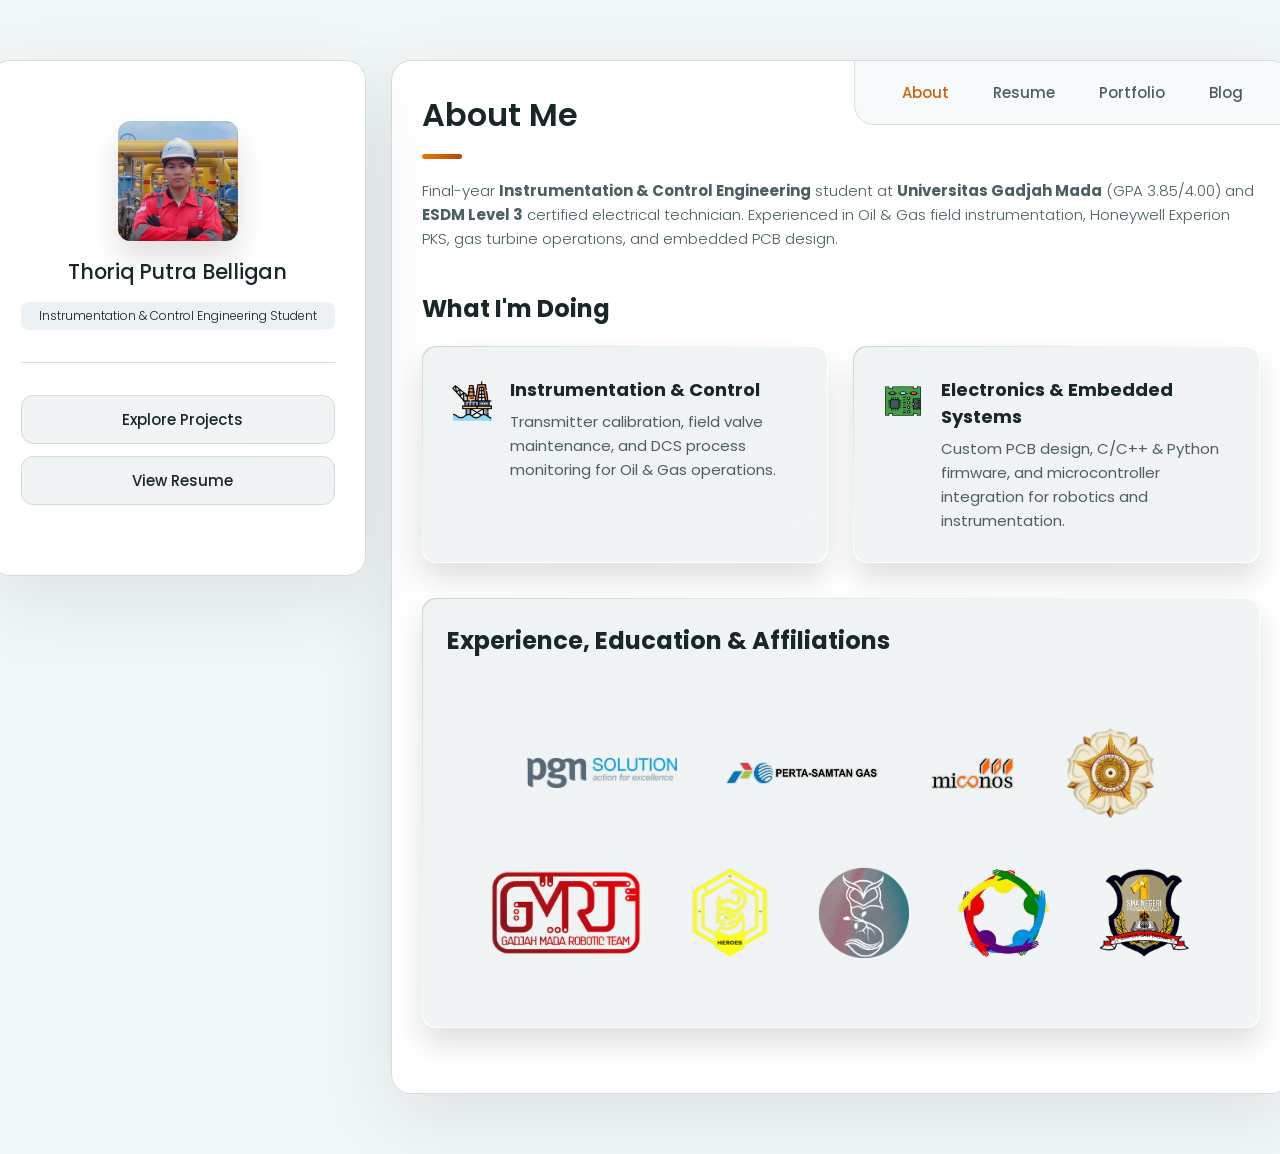
==== commit 7efcfcdd: "Implement dark mode support for VANTA.NET effect Refactor VANTA.NET initialization to support dark m" ====
--- a/index.html
+++ b/index.html
@@ -498,10 +498,6 @@
         </section>
       </article>
 
-
-
-
-
       <!--
         - #RESUME
       -->
@@ -512,13 +508,42 @@
           <h2 class="h2 article-title">Resume</h2>
         </header>
 
-
-
+        <!-- CERTIFICATIONS -->
         <section class="timeline">
-
           <div class="title-wrapper">
             <div class="icon-box">
-              <ion-icon name="book-outline"></ion-icon>
+              <ion-icon name="ribbon-outline"></ion-icon>
+            </div>
+            <h3 class="h3">Licenses &amp; Certifications</h3>
+          </div>
+
+          <ol class="timeline-list">
+            <li class="timeline-item">
+              <h4 class="h4 timeline-item-title">Sertifikat Kompetensi Tenaga Teknik Ketenagalistrikan</h4>
+              <span>Issued Oct 2026 · Expires Oct 2029</span>
+              
+              <p class="timeline-text">
+                <strong>Ministry of Energy and Mineral Resources (ESDM) — Republik Indonesia</strong><br>
+                <em>Low-Voltage Engineering and Electrical and Instrumentation Engineering (EIE)</em>
+              </p>
+              
+              <ul class="point-list" style="margin-top: 10px;">
+                <li><strong>Profession:</strong> Pelaksana Utama, Ketua Grup Pengoperasian Pemanfaatan Tegangan Rendah</li>
+              </ul>
+
+              <div class="timeline-images">
+                <img src="./assets/images/lowvoltagecertification.jpeg" alt="ESDM Low Voltage Certification" class="resume-thumb" data-caption="Sertifikat Kompetensi Tenaga Teknik Ketenagalistrikan (ESDM)" data-full="./assets/images/lowvoltagecertification.jpeg">
+              </div>
+            </li>
+          </ol>
+        </section>
+
+        <!-- WORK EXPERIENCE -->
+        <section class="timeline">
+
+          <div class="title-wrapper">
+            <div class="icon-box">
+              <ion-icon name="briefcase-outline"></ion-icon>
             </div>
 
             <h3 class="h3">Work Experience</h3>
@@ -533,11 +558,10 @@
                 testing and operational validation to enhance technology readiness and prepare the
                 equipment for the pre-adoption stage.
               </p>
-                    <div class="timeline-images">
-                      <img src="./assets/images/miconos.jpeg" alt="Tissue Processor Comparison Result" class="resume-thumb" data-caption="Comparison of the tissue processor results with the manual method at Universitas Gadjah Mada's biology lab." data-full="./assets/images/miconos.jpeg">
-                      
-                      <img src="./assets/images/tissueProcessor.jpeg" alt="Tissue Processor Electrical Setup" class="resume-thumb" data-caption="Setting up the tissue processor electrical system during a testing trial at the Medicine Faculty, Universitas Negeri Yogyakarta." data-full="./assets/images/tissueProcessor.jpeg">
-                    </div>
+              <div class="timeline-images">
+                <img src="./assets/images/miconos.jpeg" alt="Tissue Processor Comparison Result" class="resume-thumb" data-caption="Comparison of the tissue processor results with the manual method at Universitas Gadjah Mada's biology lab." data-full="./assets/images/miconos.jpeg">
+                <img src="./assets/images/tissueProcessor.jpeg" alt="Tissue Processor Electrical Setup" class="resume-thumb" data-caption="Setting up the tissue processor electrical system during a testing trial at the Medicine Faculty, Universitas Negeri Yogyakarta." data-full="./assets/images/tissueProcessor.jpeg">
+              </div>
             </li>
 
             <li class="timeline-item">
@@ -548,11 +572,10 @@
                 calibration, field valve inspection, and turbine maintenance support — while contributing
                 to stable NGL production and safe plant operations.
               </p>
-                  <!-- Image gallery -->
-                    <div class="timeline-images">
-                      <img src="./assets/images/PSGAS1.jpeg" alt="PGN Solution site" class="resume-thumb" data-caption="Repair pneumatic actuator valve" data-full="./assets/images/PSGAS1.jpeg">
-                      <img src="./assets/images/PSGAS2.jpeg" alt="Team working" class="resume-thumb" data-caption="Modifying fuel gas heater starting inline tubing" data-full="./assets/images/PSGAS2.jpeg">
-                    </div>
+              <div class="timeline-images">
+                <img src="./assets/images/PSGAS1.jpeg" alt="PGN Solution site" class="resume-thumb" data-caption="Repair pneumatic actuator valve" data-full="./assets/images/PSGAS1.jpeg">
+                <img src="./assets/images/PSGAS2.jpeg" alt="Team working" class="resume-thumb" data-caption="Modifying fuel gas heater starting inline tubing" data-full="./assets/images/PSGAS2.jpeg">
+              </div>
             </li>
             
             <li class="timeline-item">
@@ -564,17 +587,17 @@
                 level transmitters. Supported gas turbine systems, engine exchange planning, and DCS
                 monitoring via Honeywell systems.
               </p>
-                  <!-- Image gallery -->
-                    <div class="timeline-images">
-                      <img src="./assets/images/GTCP.jpg" alt="PGN Solution site" class="resume-thumb" data-caption="Operation and Maintenance team at compressor station Pagar Dewa" data-full="./assets/images/GTCP.jpg">
-                      <img src="./assets/images/validating.jpg" alt="Team working" class="resume-thumb" data-caption="Daily activity: Validating Yokogawa pressure transmitter" data-full="./assets/images/validating.jpg">
-                    </div>
+              <div class="timeline-images">
+                <img src="./assets/images/GTCP.jpg" alt="PGN Solution site" class="resume-thumb" data-caption="Operation and Maintenance team at compressor station Pagar Dewa" data-full="./assets/images/GTCP.jpg">
+                <img src="./assets/images/validating.jpg" alt="Team working" class="resume-thumb" data-caption="Daily activity: Validating Yokogawa pressure transmitter" data-full="./assets/images/validating.jpg">
+              </div>
             </li>
 
           </ol>
           
         </section>
 
+        <!-- EDUCATION -->
         <section class="timeline">
 
           <div class="title-wrapper">
@@ -596,45 +619,49 @@
               </p>
             </li>
 
-            <!-- <li class="timeline-item">
-
-              <h4 class="h4 timeline-item-title">SMA Negeri 1 Prabumulih - South Sumatera</h4>
-
-              <span>July 2020 — May 2023</span>
-
-              <ul class="point-list">
-                <li><strong>Gold Medalist:</strong> Won the gold medal in the Indonesia Merah Putih Competition organized by the Pusat Olimpiade Sains Indonesia (POSI) in 2022.</li>
-                <li><strong>First Place:</strong> Secured the first position in the Pramuka March Song & Prabumulih Regional Song competition, held by the Prabumulih City Scout Branch in 2022.</li>
-              </ul>
-
-            </li> -->
-
-            <!-- <li class="timeline-item">
-
-              <h4 class="h4 timeline-item-title">High school of art and design</h4>
-
-              <span>2002 — 2004</span>
-
-              <p class="timeline-text">
-                Duis aute irure dolor in reprehenderit in voluptate, quila voluptas mag odit aut fugit, sed consequuntur
-                magni dolores
-                eos.
-              </p>
-
-            </li> -->
-
           </ol>
 
         </section>
 
+        <!-- VOLUNTEERING (New Section) -->
         <section class="timeline">
 
           <div class="title-wrapper">
             <div class="icon-box">
-              <ion-icon name="book-outline"></ion-icon>
+              <ion-icon name="heart-outline"></ion-icon>
             </div>
 
-            <h3 class="h3">Organizations & Committee</h3>
+            <h3 class="h3">Volunteering</h3>
+          </div>
+
+          <ol class="timeline-list">
+
+            <li class="timeline-item">
+              <h4 class="h4 timeline-item-title">KKN-PPM UGM (Jerowaru Berseru) - Jerowaru, Lombok Timur, Nusa Tenggara Barat</h4>
+              <span>June — August 2026 · Science &amp; Technology Cluster Coordinator</span>
+              <p class="timeline-text">
+                Coordinated science and technology community empowerment programs across Seriwe and Sekaroh Villages in East Lombok. Designed and installed a solar-powered agricultural light trap for eco-friendly pest management, upgraded wireless network infrastructure for village office workstations, and facilitated digital literacy initiatives for local residents.
+              </p>
+
+              <div class="timeline-images">
+                <img src="./assets/images/LightTrap.jpeg" alt="Solar-Powered Light Trap in Seriwe Village" class="resume-thumb" data-caption="Installation of a solar-powered light trap to support agricultural pest control in Seriwe Village, East Lombok." data-full="./assets/images/LightTrap.jpeg">
+                <img src="./assets/images/internetWorkProgram.jpeg" alt="Seriwe Village Office Network Optimization" class="resume-thumb" data-caption="Upgrading PC wireless network connectivity at the Seriwe Village Office, East Lombok." data-full="./assets/images/internetWorkProgram.jpeg">
+              </div>
+            </li>
+
+          </ol>
+
+        </section>
+
+        <!-- ORGANIZATIONS & COMMITTEE -->
+        <section class="timeline">
+
+          <div class="title-wrapper">
+            <div class="icon-box">
+              <ion-icon name="people-outline"></ion-icon>
+            </div>
+
+            <h3 class="h3">Organizations &amp; Committee</h3>
           </div>
 
           <ol class="timeline-list">
@@ -693,53 +720,20 @@
 
         </section>
 
-                <!-- CERTIFICATIONS -->
+        <!-- SOFT SKILLS & LANGUAGES -->
         <section class="timeline">
           <div class="title-wrapper">
             <div class="icon-box">
-              <ion-icon name="ribbon-outline"></ion-icon>
+              <ion-icon name="chatbubbles-outline"></ion-icon>
             </div>
-            <h3 class="h3">Licenses & Certifications</h3>
-          </div>
-
-          <ol class="timeline-list">
-            <li class="timeline-item">
-              <h4 class="h4 timeline-item-title">Sertifikat Kompetensi Tenaga Teknik Ketenagalistrikan</h4>
-              <span>Issued Oct 2026 · Expires Oct 2029</span>
-              
-              <p class="timeline-text">
-                <strong>Ministry of Energy and Mineral Resources (ESDM) — Republik Indonesia</strong><br>
-                <em>Low-Voltage Engineering and Electrical and Instrumentation Engineering (EIE)</em>
-              </p>
-              
-              <ul class="point-list" style="margin-top: 10px;">
-                <li><strong>Profession:</strong> Pelaksana Utama, Ketua Grup Pengoperasian Pemanfaatan Tegangan Rendah</li>
-                <li><strong>Qualification Code:</strong> D.35.144.01.KUALIFIKASI.3.MANTER</li>
-                <li><strong>Credential ID:</strong> 8813.0.00.M022.10.2026</li>
-                <li><strong>Register No:</strong> K0267.2.2026</li>
-              </ul>
-
-              <!-- Image gallery using your existing modal logic -->
-              <div class="timeline-images">
-                <img src="./assets/images/lowvoltagecertification.jpeg" alt="ESDM Low Voltage Certification" class="resume-thumb" data-caption="Sertifikat Kompetensi Tenaga Teknik Ketenagalistrikan (ESDM)" data-full="./assets/images/lowvoltagecertification.jpeg">
-              </div>
-            </li>
-          </ol>
-        </section>
-
-                <section class="timeline">
-          <div class="title-wrapper">
-            <div class="icon-box">
-              <ion-icon name="book-outline"></ion-icon>
-            </div>
-            <h3 class="h3">Soft Skills & Languages</h3>
+            <h3 class="h3">Soft Skills &amp; Languages</h3>
           </div>                      
 
           <ul class="timeline-list">
             <li class="timeline-item">
               <h4 class="h4 timeline-item-title">Soft Skills</h4>
               <p class="timeline-text">
-                Collaboration & Teamwork, Effective Communication, Leadership & Project Management, Adaptability & Problem Solving, Initiative & Creativity, Attention to Detail & Accuracy.
+                Collaboration &amp; Teamwork, Effective Communication, Leadership &amp; Project Management, Adaptability &amp; Problem Solving, Initiative &amp; Creativity, Attention to Detail &amp; Accuracy.
               </p>
             </li>
             
@@ -755,6 +749,7 @@
           </ul>
         </section>
 
+        <!-- TECHNICAL SKILLS -->
         <section class="skill">
 
           <h3 class="h3 skills-title">Technical Skills</h3>
@@ -762,30 +757,30 @@
           <div class="skills-grid">
             
             <div class="skill-card">
-              <h4 class="h4">Hardware & Industrial</h4>
+              <h4 class="h4">Hardware &amp; Industrial</h4>
               <ul class="skill-tags">
                 <li>PCB Design (KiCad / Proteus)</li>
                 <li>PLC Programming</li>
                 <li>Instrumentation Calibration</li>
                 <li>Honeywell DCS</li>
-                <li>Field Valves & Transmitters</li>
+                <li>Field Valves &amp; Transmitters</li>
               </ul>
             </div>
 
             <div class="skill-card">
-              <h4 class="h4">Programming & Embedded</h4>
+              <h4 class="h4">Programming &amp; Embedded</h4>
               <ul class="skill-tags">
                 <li>C / C++</li>
                 <li>Python</li>
                 <li>Arduino IDE / PlatformIO</li>
-                <li>ESP32 & Arduino</li>
+                <li>ESP32 &amp; Arduino</li>
                 <li>MATLAB</li>
                 <li>Computer Vision (OpenCV)</li>
               </ul>
             </div>
 
             <div class="skill-card">
-              <h4 class="h4">Software & Tools</h4>
+              <h4 class="h4">Software &amp; Tools</h4>
               <ul class="skill-tags">
                 <li>Microsoft Office</li>
                 <li>Kicad</li>
@@ -1965,19 +1960,35 @@
 
   <!-- Place this script after your main content, before </body> -->
   <script>
-    VANTA.NET({
-      el: "#vanta-bg",
-      mouseControls: true,
-      touchControls: true,
-      gyroControls: false,
-      minHeight: 200.00,
-      minWidth: 200.00,
-      scale: 1.00,
-      scaleMobile: 1.00,
-      color: 0x339cff,
-      backgroundColor: 0x070707,
-      spacing: 15.00
-    })
+    (function () {
+      const darkQuery = window.matchMedia('(prefers-color-scheme: dark)');
+      let vantaEffect = null;
+
+      function applyVanta() {
+        if (vantaEffect) vantaEffect.destroy();
+
+        const isDark = darkQuery.matches;
+
+        vantaEffect = VANTA.NET({
+          el: "#vanta-bg",
+          mouseControls: true,
+          touchControls: true,
+          gyroControls: false,
+          minHeight: 200.00,
+          minWidth: 200.00,
+          scale: 1.00,
+          scaleMobile: 1.00,
+          // Dark mode: bright amber on near-black teal
+          // Light mode: darker amber on soft teal-white
+          color:           isDark ? 0xff9a2e : 0xc0721a,
+          backgroundColor: isDark ? 0x090b0b : 0xf2f6f7,
+          spacing: 15.00
+        });
+      }
+
+      applyVanta();
+      darkQuery.addEventListener('change', applyVanta);
+    })();
   </script>
 
   <!--
--- a/assets/css/style.css
+++ b/assets/css/style.css
@@ -18,65 +18,67 @@
 :root {
 
   /**
-   * colors
+   * colors — dark mode (default), Option D "Dark Teal + Amber"
    */
 
   /* gradient */
 
   --bg-gradient-onyx: linear-gradient(
     to bottom right, 
-    hsl(220, 30%, 18%) 3%,   /* deep blue */
-    hsl(220, 20%, 8%) 97%    /* almost black */
+    hsl(190, 15%, 15%) 3%, 
+    hsl(190, 12%, 7%) 97%
   );
   --bg-gradient-jet: linear-gradient(
     to bottom right, 
-    hsla(220, 30%, 15%, 0.251) 0%, 
-    hsla(220, 20%, 8%, 0) 100%
-  ), hsl(220, 20%, 10%);
+    hsla(190, 15%, 13%, 0.251) 0%, 
+    hsla(190, 12%, 7%, 0) 100%
+  ), hsl(190, 12%, 9%);
   --bg-gradient-yellow-1: linear-gradient(
     to bottom right, 
-    hsl(210, 100%, 60%) 0%,   /* blue accent */
-    hsla(210, 100%, 60%, 0) 50%
+    hsl(32, 95%, 55%) 0%, 
+    hsla(32, 95%, 55%, 0) 50%
   );
   --bg-gradient-yellow-2: linear-gradient(
     135deg, 
-    hsla(210, 100%, 60%, 0.251) 0%, 
-    hsla(210, 100%, 60%, 0) 59.86%  
-  ), hsl(220, 20%, 10%);
+    hsla(32, 95%, 55%, 0.251) 0%, 
+    hsla(32, 95%, 55%, 0) 59.86%  
+  ), hsl(190, 12%, 9%);
   --border-gradient-onyx: linear-gradient(
     to bottom right, 
-    hsl(220, 30%, 25%) 0%, 
-    hsla(220, 30%, 25%, 0) 50%
+    hsl(190, 18%, 22%) 0%, 
+    hsla(190, 18%, 22%, 0) 50%
   );
   --text-gradient-yellow: linear-gradient(
     to right, 
-    hsl(210, 100%, 70%), 
-    hsl(220, 100%, 60%)
+    hsl(38, 100%, 65%), 
+    hsl(22, 95%, 52%)
   );
 
   /* solid */
 
-  --jet: hsl(220, 20%, 18%);
-  --onyx: hsl(220, 30%, 15%);
-  --eerie-black-1: hsl(220, 20%, 10%);
-  --eerie-black-2: hsl(220, 20%, 8%);
-  --smoky-black: hsl(220, 20%, 5%);
+  --jet: hsl(190, 12%, 18%);
+  --onyx: hsl(190, 14%, 15%);
+  --eerie-black-1: hsl(190, 12%, 9%);
+  --eerie-black-2: hsl(190, 12%, 7%);
+  --smoky-black: hsl(190, 10%, 4%);
   --white-1: hsl(0, 0%, 100%);
   --white-2: hsl(0, 0%, 98%);
-  --orange-yellow-crayola: hsl(210, 100%, 60%); /* blue accent */
-  --vegas-gold: hsl(210, 54%, 58%);             /* blue-gold accent */
-  --light-gray: hsl(220, 10%, 70%);
-  --light-gray-70: hsla(220, 10%, 70%, 0.7);
-  --bittersweet-shimmer: hsl(210, 43%, 51%);
+  --orange-yellow-crayola: hsl(32, 95%, 55%);
+  --vegas-gold: hsl(35, 65%, 58%);
+  --light-gray: hsl(190, 8%, 72%);
+  --light-gray-70: hsla(190, 8%, 72%, 0.7);
+  --bittersweet-shimmer: hsl(352, 75%, 58%);
+
+  /* theme-aware helpers */
+  --navbar-bg: hsla(190, 12%, 17%, 0.75);
+  --selection-fg: hsl(190, 10%, 4%);
 
   /**
    * typography
    */
 
-  /* font-family */
   --ff-poppins: 'Poppins', sans-serif;
 
-  /* font-size */
   --fs-1: 24px;
   --fs-2: 18px;
   --fs-3: 17px;
@@ -86,7 +88,6 @@
   --fs-7: 13px;
   --fs-8: 11px;
 
-  /* font-weight */
   --fw-300: 300;
   --fw-400: 400;
   --fw-500: 500;
@@ -111,6 +112,68 @@
 
 }
 
+@media (prefers-color-scheme: light) {
+  :root {
+
+    /* gradient — light teal-tinted */
+    --bg-gradient-onyx: linear-gradient(
+      to bottom right, 
+      hsl(190, 25%, 98%) 3%, 
+      hsl(190, 18%, 93%) 97%
+    );
+    --bg-gradient-jet: linear-gradient(
+      to bottom right, 
+      hsla(190, 20%, 94%, 0.4) 0%, 
+      hsla(190, 18%, 93%, 0) 100%
+    ), hsl(190, 18%, 95%);
+    --bg-gradient-yellow-1: linear-gradient(
+      to bottom right, 
+      hsl(28, 85%, 42%) 0%, 
+      hsla(28, 85%, 42%, 0) 50%
+    );
+    --bg-gradient-yellow-2: linear-gradient(
+      135deg, 
+      hsla(28, 85%, 42%, 0.251) 0%, 
+      hsla(28, 85%, 42%, 0) 59.86%  
+    ), hsl(190, 18%, 95%);
+    --border-gradient-onyx: linear-gradient(
+      to bottom right, 
+      hsl(190, 15%, 82%) 0%, 
+      hsla(190, 15%, 82%, 0) 50%
+    );
+    --text-gradient-yellow: linear-gradient(
+      to right, 
+      hsl(30, 90%, 48%), 
+      hsl(20, 88%, 38%)
+    );
+
+    /* solid */
+    --jet: hsl(190, 15%, 85%);
+    --onyx: hsl(190, 22%, 94%);
+    --eerie-black-1: hsl(190, 22%, 97%);
+    --eerie-black-2: hsl(0, 0%, 100%);
+    --smoky-black: hsl(190, 25%, 96%);
+    --white-1: hsl(190, 28%, 10%);
+    --white-2: hsl(190, 25%, 13%);
+    --orange-yellow-crayola: hsl(28, 85%, 42%);
+    --vegas-gold: hsl(28, 65%, 38%);
+    --light-gray: hsl(190, 14%, 34%);
+    --light-gray-70: hsla(190, 14%, 34%, 0.7);
+    --bittersweet-shimmer: hsl(352, 75%, 48%);
+
+    /* theme-aware helpers */
+    --navbar-bg: hsla(190, 25%, 97%, 0.85);
+    --selection-fg: hsl(0, 0%, 100%);
+
+    /* softer shadows on light surfaces */
+    --shadow-1: -4px 8px 24px hsla(190, 30%, 20%, 0.08);
+    --shadow-2: 0 16px 30px hsla(190, 30%, 20%, 0.08);
+    --shadow-3: 0 16px 40px hsla(190, 30%, 20%, 0.10);
+    --shadow-4: 0 25px 50px hsla(190, 30%, 20%, 0.06);
+    --shadow-5: 0 24px 80px hsla(190, 30%, 20%, 0.10);
+  }
+}
+
 
 
 
@@ -148,7 +211,7 @@
 
 ::selection {
   background: var(--orange-yellow-crayola);
-  color: var(--smoky-black);
+  color: var(--selection-fg);
 }
 
 :focus { outline-color: var(--orange-yellow-crayola); }
@@ -459,7 +522,7 @@
   bottom: 0;
   left: 0;
   width: 100%;
-  background: hsla(240, 1%, 17%, 0.75);
+  background: var(--navbar-bg);
   backdrop-filter: blur(10px);
   border: 1px solid var(--jet);
   border-radius: 12px 12px 0 0;
@@ -1202,6 +1265,10 @@
   height: 100%;
   border: none;
   filter: grayscale(1) invert(1);
+}
+
+@media (prefers-color-scheme: light) {
+  .mapbox iframe { filter: none; }
 }
 
 .contact-form { margin-bottom: 10px; }
@@ -1978,13 +2045,13 @@
 }
 
 .modal-content {
-  background: var(--eerie-black, #1a1a1a);
-  color: var(--white, #fff);
+  background: var(--eerie-black-2); /* Fixed: uses proper variable */
+  color: var(--light-gray);         /* Fixed: readable in both modes */
   border-radius: 14px;
   max-width: 650px;
   width: 90%;
   padding: 2rem;
-  box-shadow: 0 10px 30px rgba(0, 0, 0, 0.5);
+  box-shadow: var(--shadow-5);
   text-align: left;
   position: relative;
   overflow-y: auto;
@@ -2007,18 +2074,18 @@
   right: 18px;
   font-size: 26px;
   cursor: pointer;
-  color: var(--white, #ffffff);
+  color: var(--white-1); /* Fixed */
   transition: 0.2s;
 }
 
 .close-btn:hover {
-  color: #ff5555;
+  color: var(--bittersweet-shimmer); /* Replaced hardcoded #ff5555 */
 }
 
 .modal-details {
   margin-top: 1rem;
   line-height: 1.6;
-  color: #ddd;
+  color: var(--light-gray); /* Fixed: was hardcoded #ddd */
 }
 
 @keyframes fadeIn {
@@ -2027,8 +2094,9 @@
 }
 
 #modalTitle {
-  margin-top: -10px; /* move upward slightly */
-  margin-bottom: 0.75rem; /* space below the title */
+  color: var(--white-2); /* Fixed: Titles need to be the brightest text */
+  margin-top: -10px; 
+  margin-bottom: 0.75rem; 
 }
 
 .timeline-images {
@@ -2071,13 +2139,13 @@
 
 /* Frame / content */
 .resume-modal-content {
-  background: var(--eerie-black, #1a1a1a);
-  color: var(--white, #fff);
+  background: var(--eerie-black-2); /* Fixed */
+  color: var(--light-gray);         /* Fixed */
   border-radius: 14px;
   max-width: 900px;
   width: 90%;
   padding: 1.5rem;
-  box-shadow: 0 10px 30px rgba(0, 0, 0, 0.5);
+  box-shadow: var(--shadow-5);
   text-align: center;
   position: relative;
   overflow: hidden;
@@ -2098,19 +2166,19 @@
 .resume-modal-title {
   font-weight: var(--fw-600);
   font-size: var(--fs-2);
-  color: var(--white, #fff);
+  color: var(--white-2); /* Fixed */
   text-align: left;
 }
 
 .resume-close-btn {
   font-size: 28px;
   cursor: pointer;
-  color: var(--white, #fff);
+  color: var(--white-1); /* Fixed */
   transition: 0.2s;
 }
 
 .resume-close-btn:hover {
-  color: #ff5555;
+  color: var(--bittersweet-shimmer);
 }
 
 /* Image */
@@ -2125,7 +2193,7 @@
 /* Caption */
 .resume-modal-caption {
   font-size: var(--fs-4);
-  color: #ddd;
+  color: var(--light-gray); /* Fixed */
   text-align: center;
   margin-top: 0.5rem;
   padding: 0 0.5rem;
@@ -2137,9 +2205,9 @@
   position: absolute;
   top: 50%;
   transform: translateY(-50%);
-  background: rgba(30, 30, 30, 0.8);
-  color: #fff;
-  border: none;
+  background: var(--onyx); /* Fixed: was hardcoded dark gray */
+  color: var(--white-1);   /* Fixed */
+  border: 1px solid var(--jet);
   padding: 8px 14px;
   border-radius: 8px;
   cursor: pointer;
@@ -2148,7 +2216,7 @@
 
 .resume-prev-btn:hover,
 .resume-next-btn:hover {
-  background: rgba(50, 50, 50, 0.9);
+  background: var(--jet);
 }
 
 .resume-prev-btn { left: 10px; }
@@ -2549,7 +2617,7 @@
 
 .modal-spec-list {
   margin: 0.5rem 0 1rem 1.25rem;
-  color: #ddd;
+  color: var(--light-gray);
   line-height: 1.6;
 }
 
